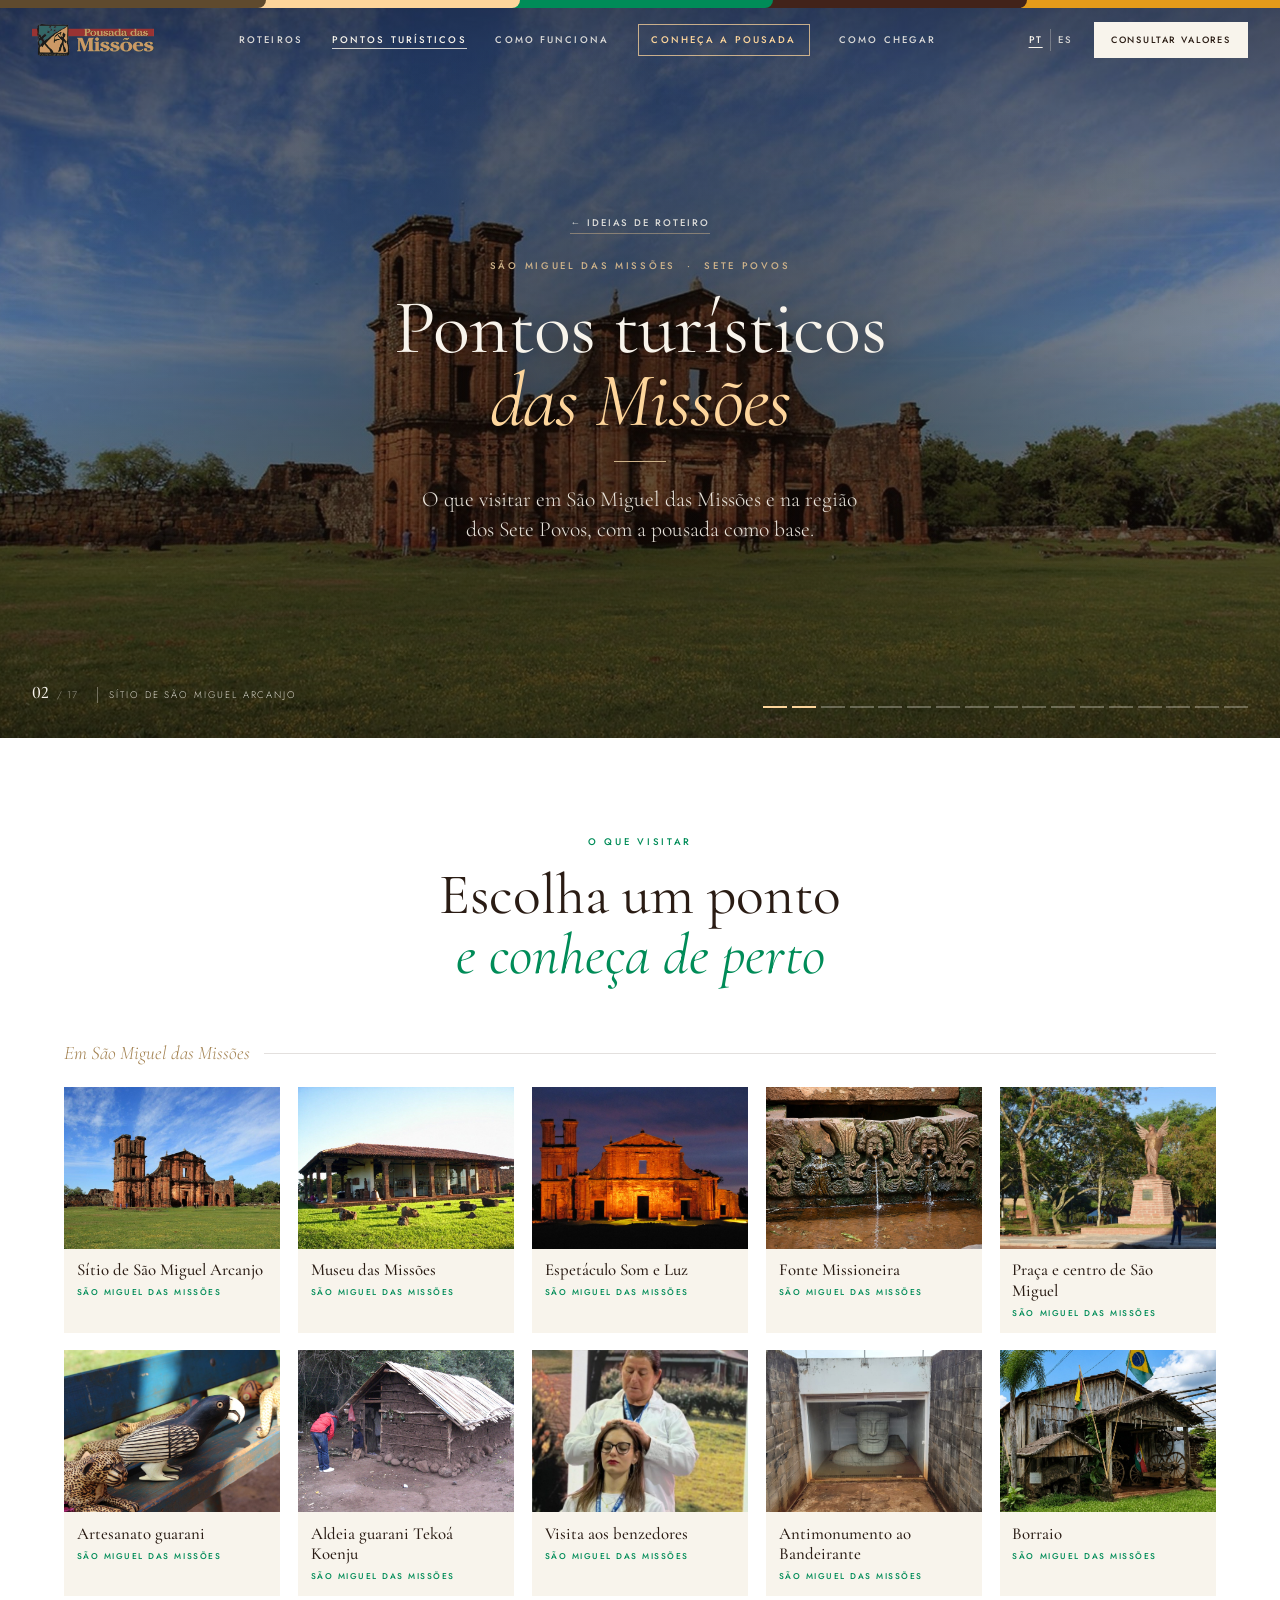
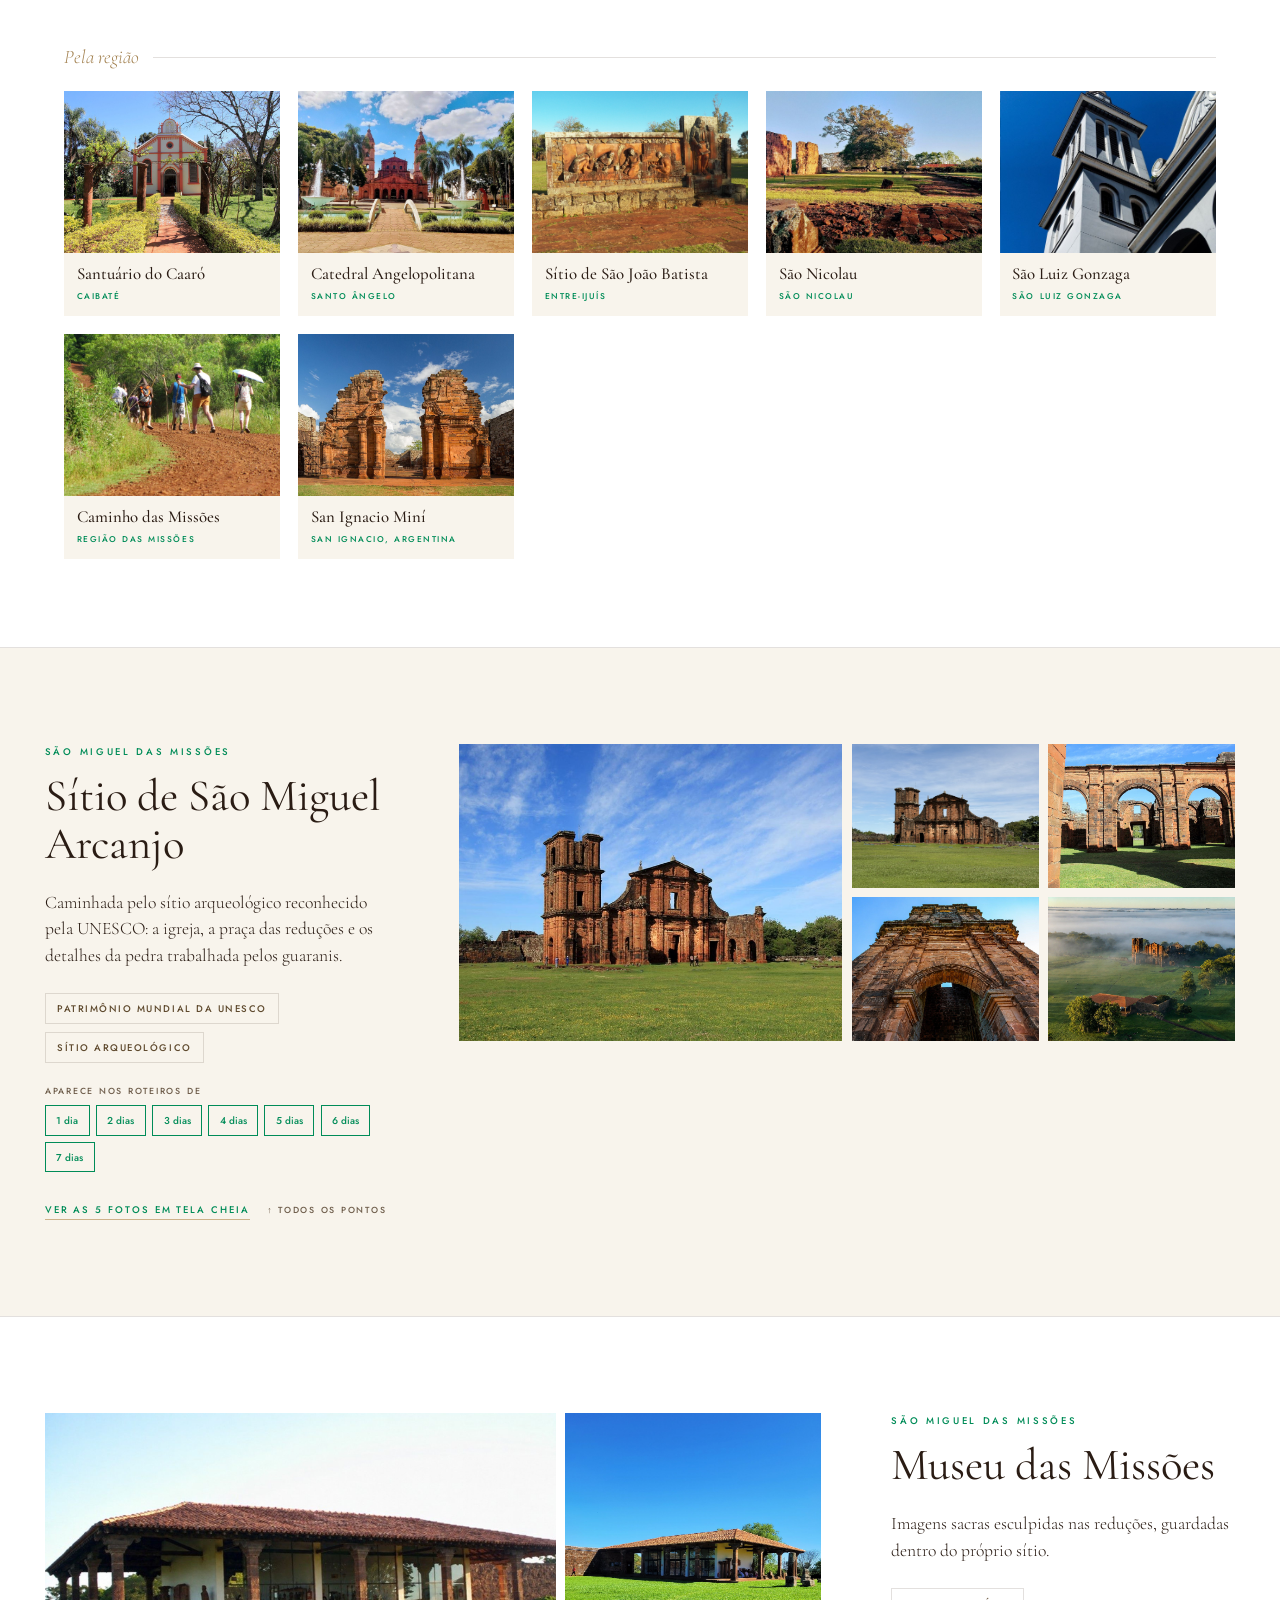
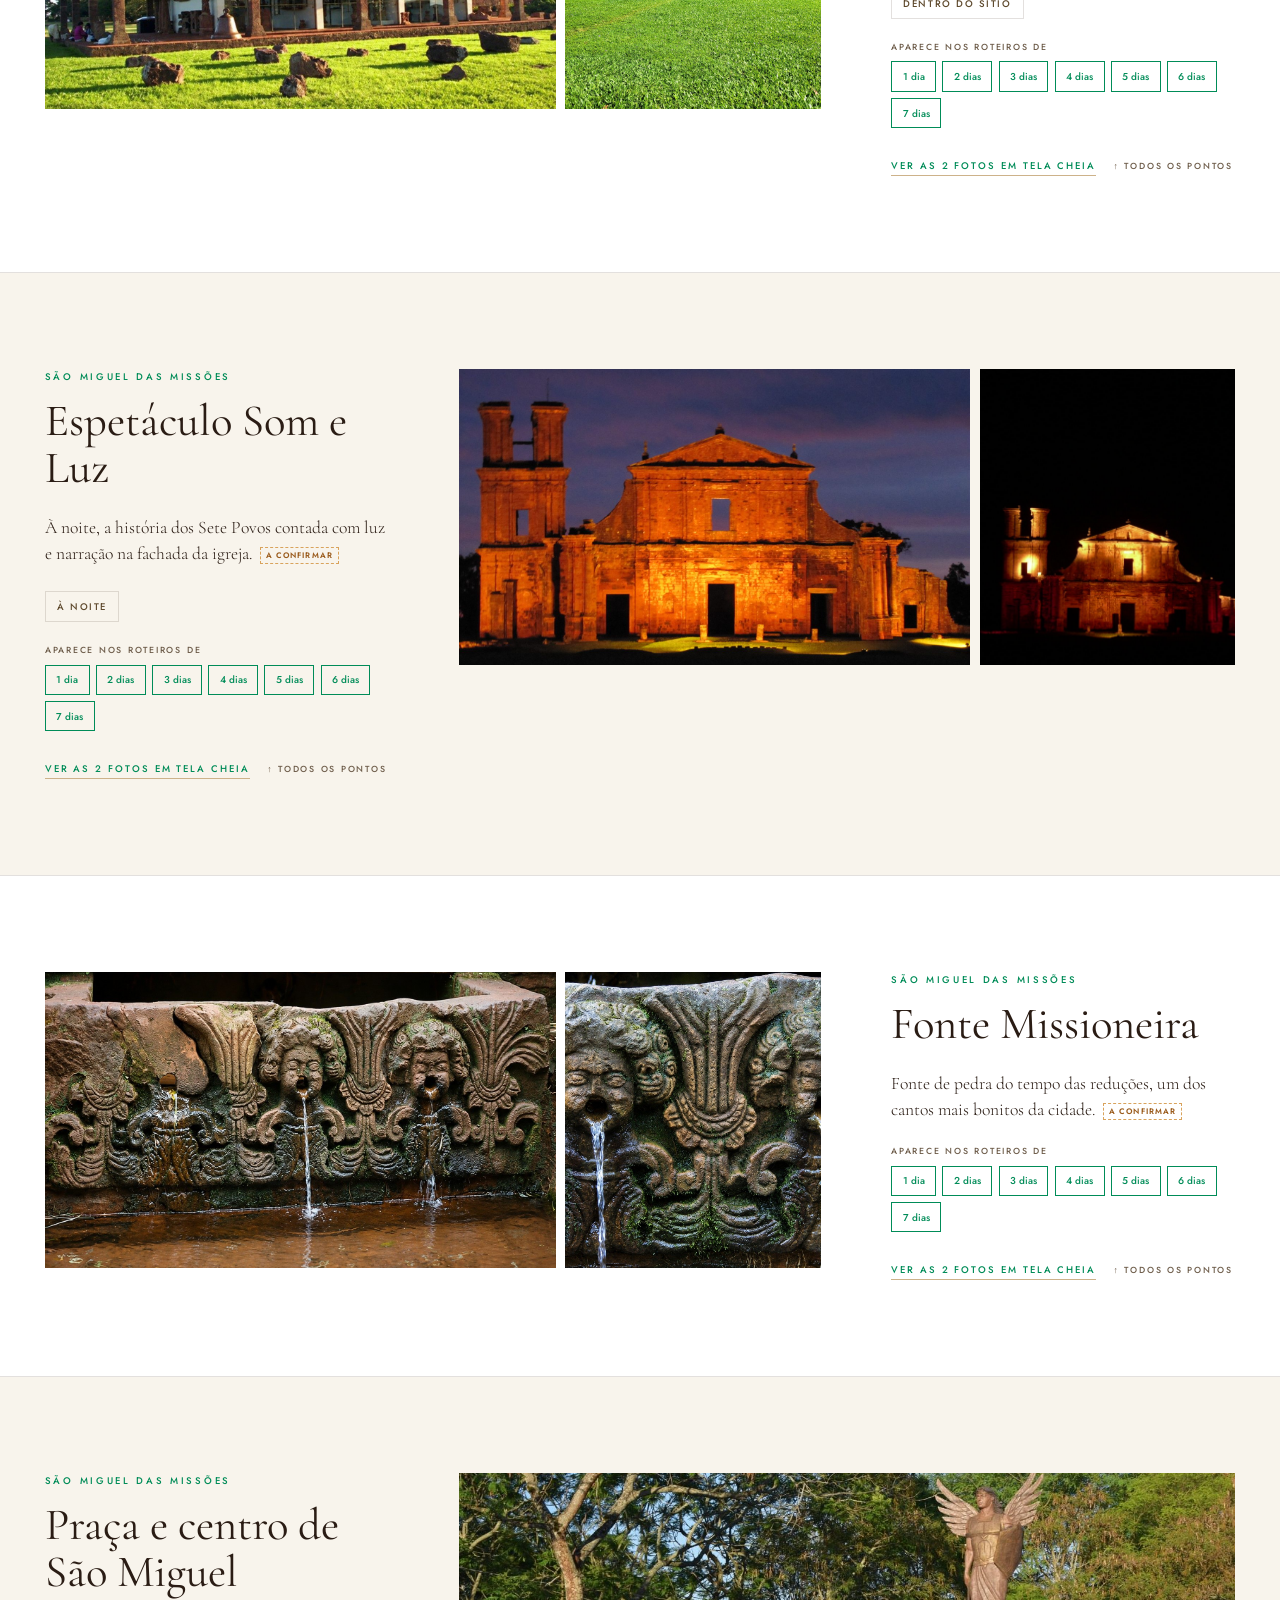
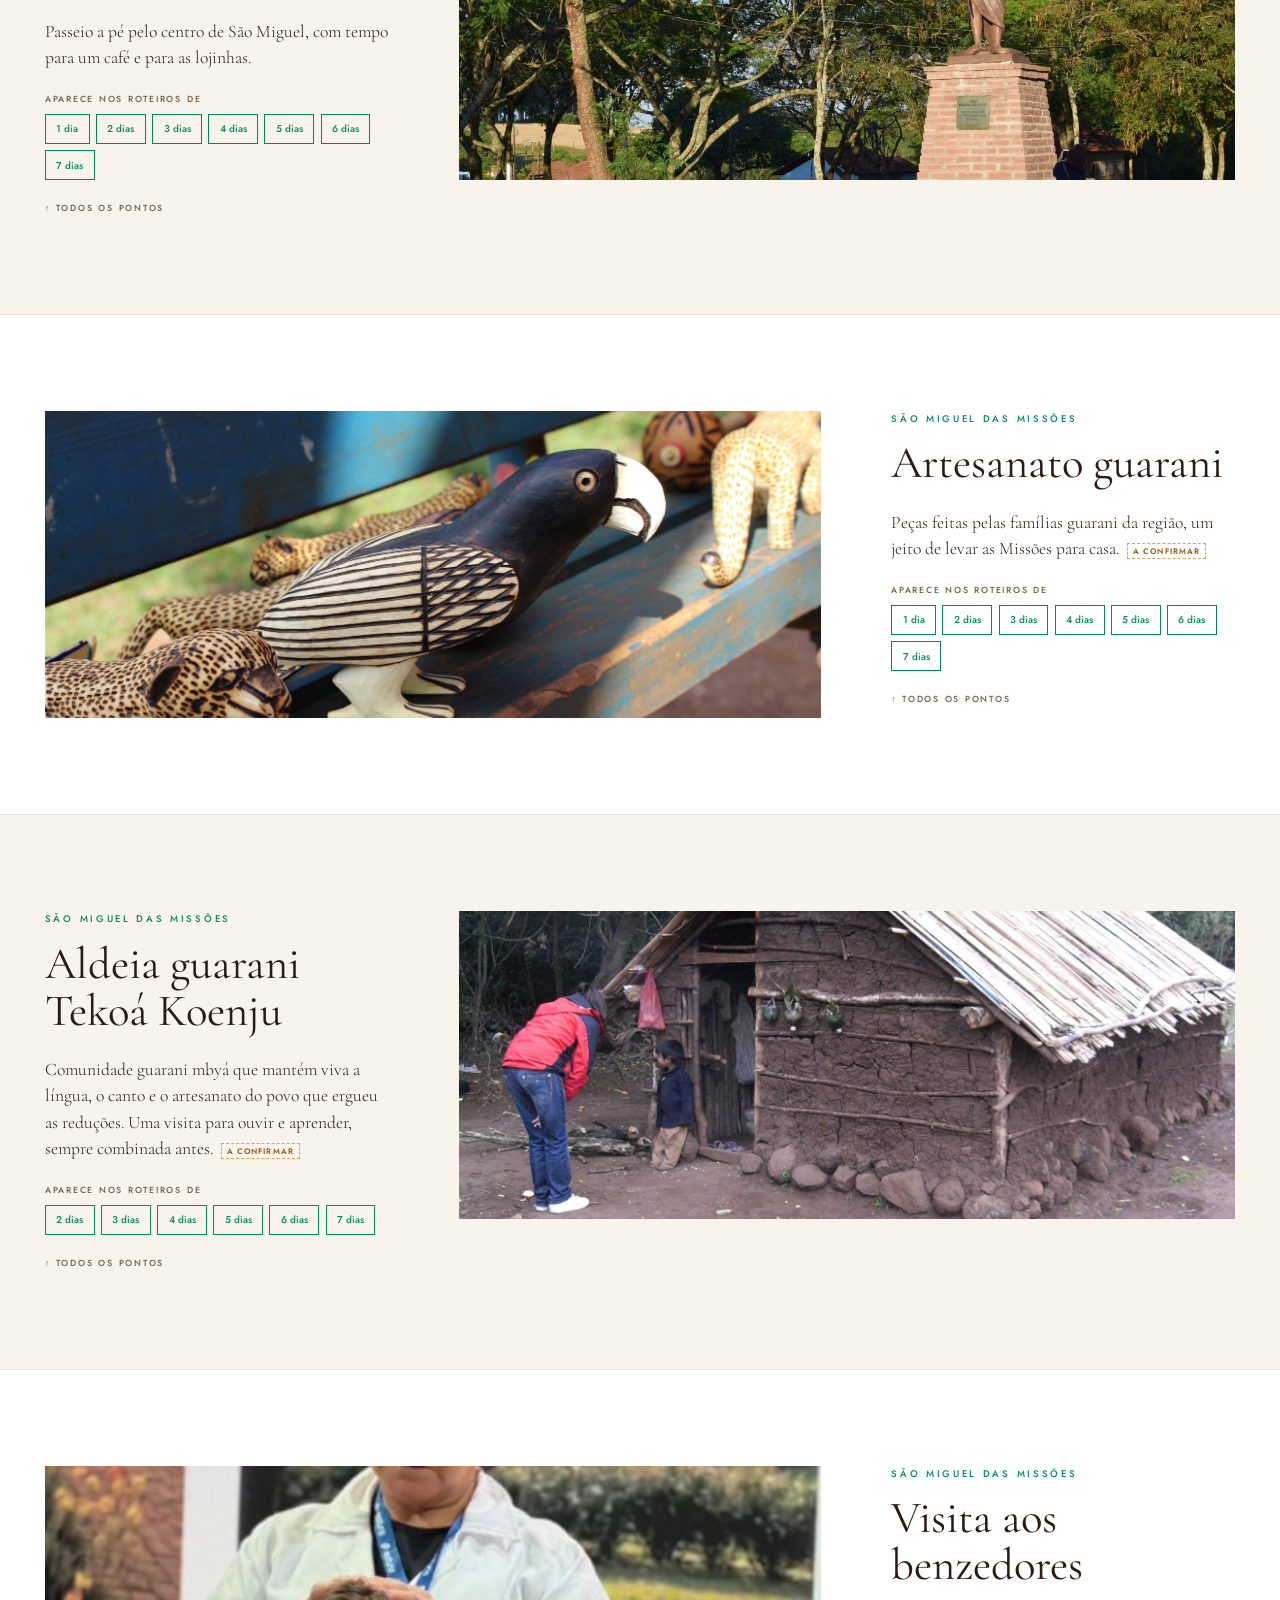
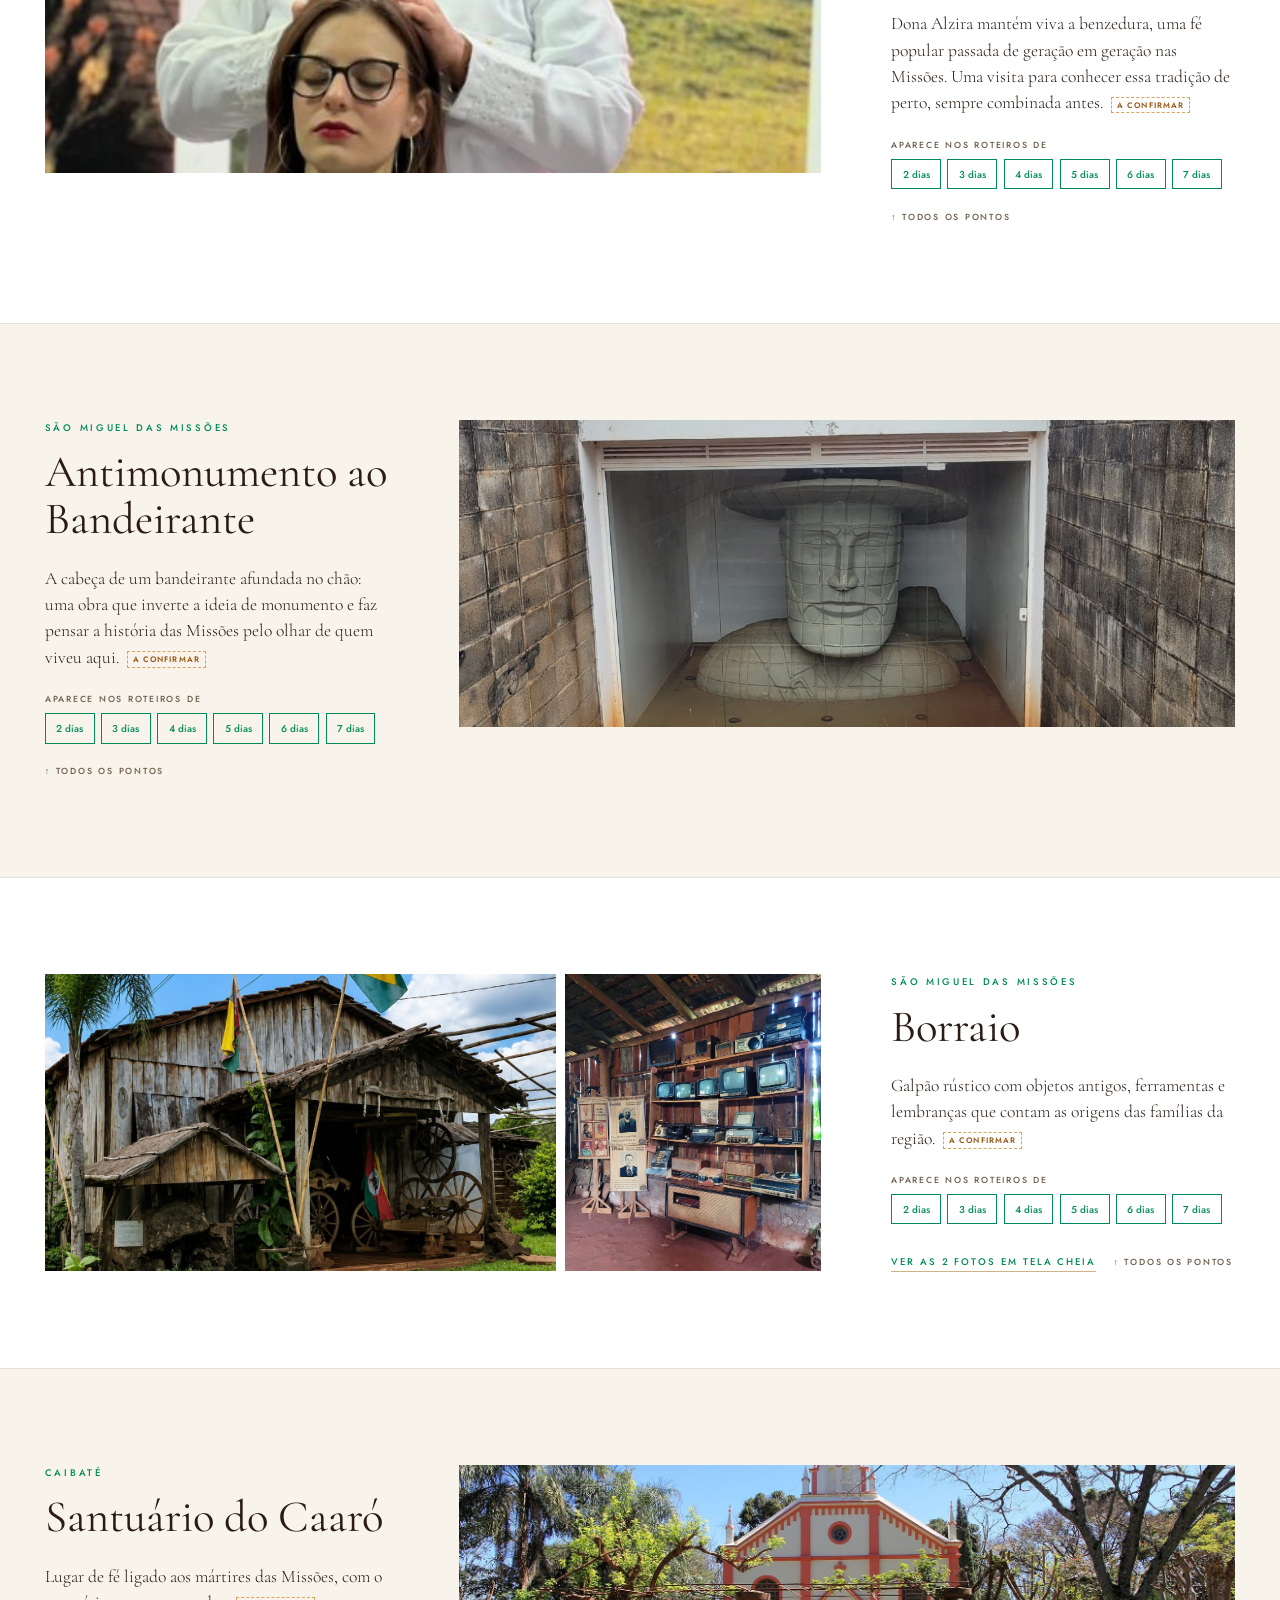
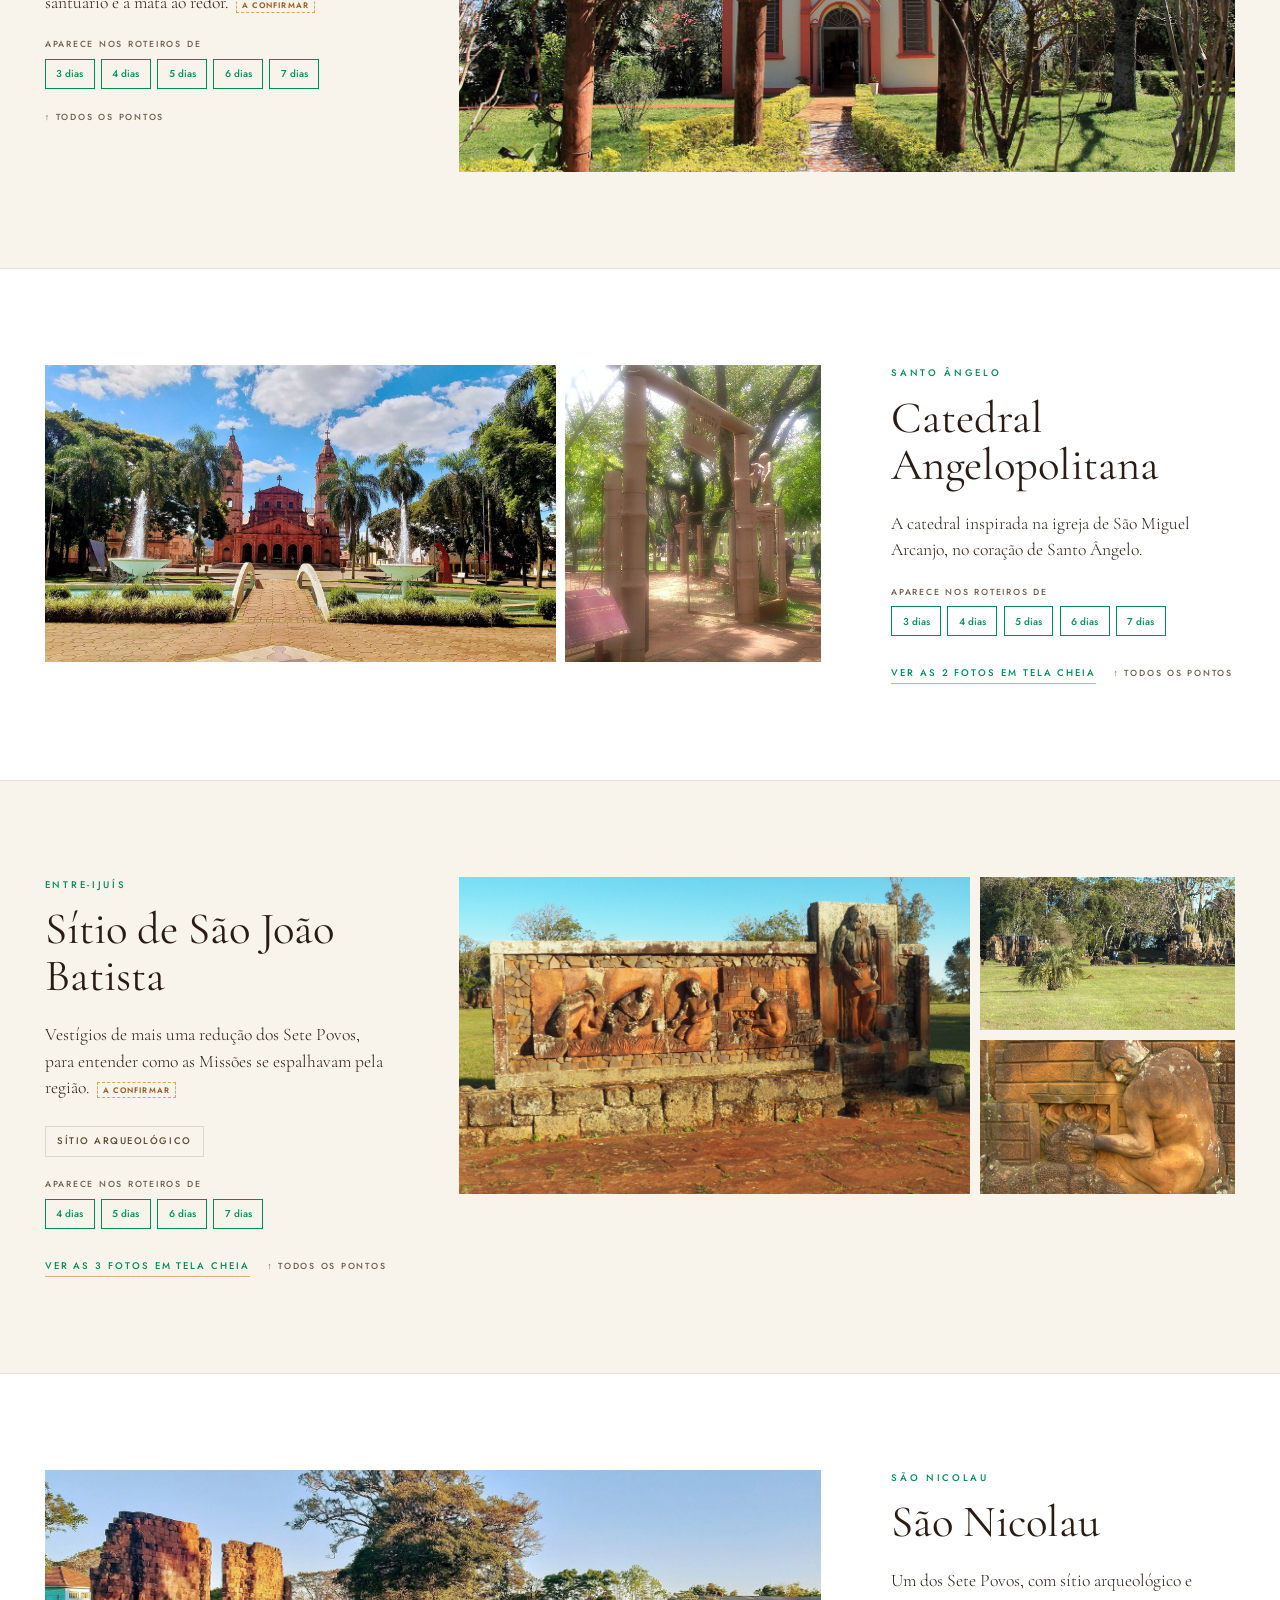
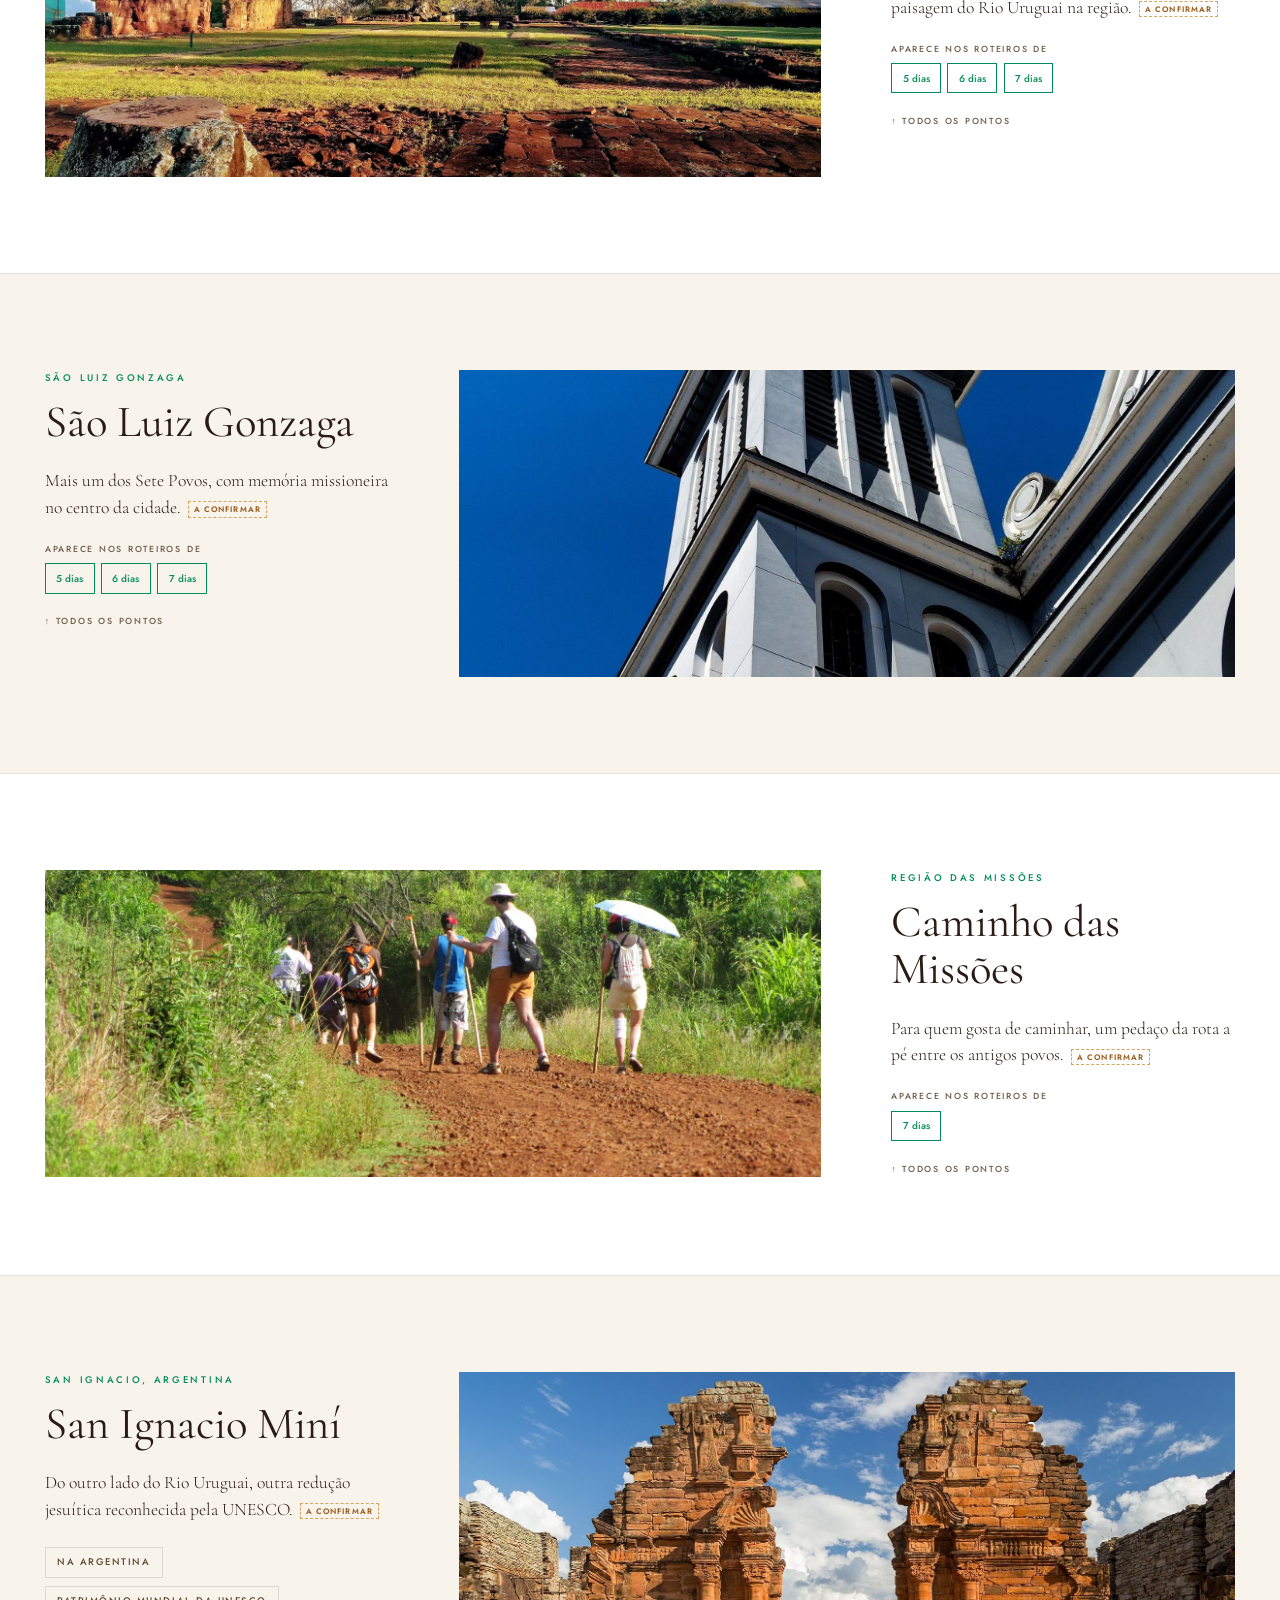
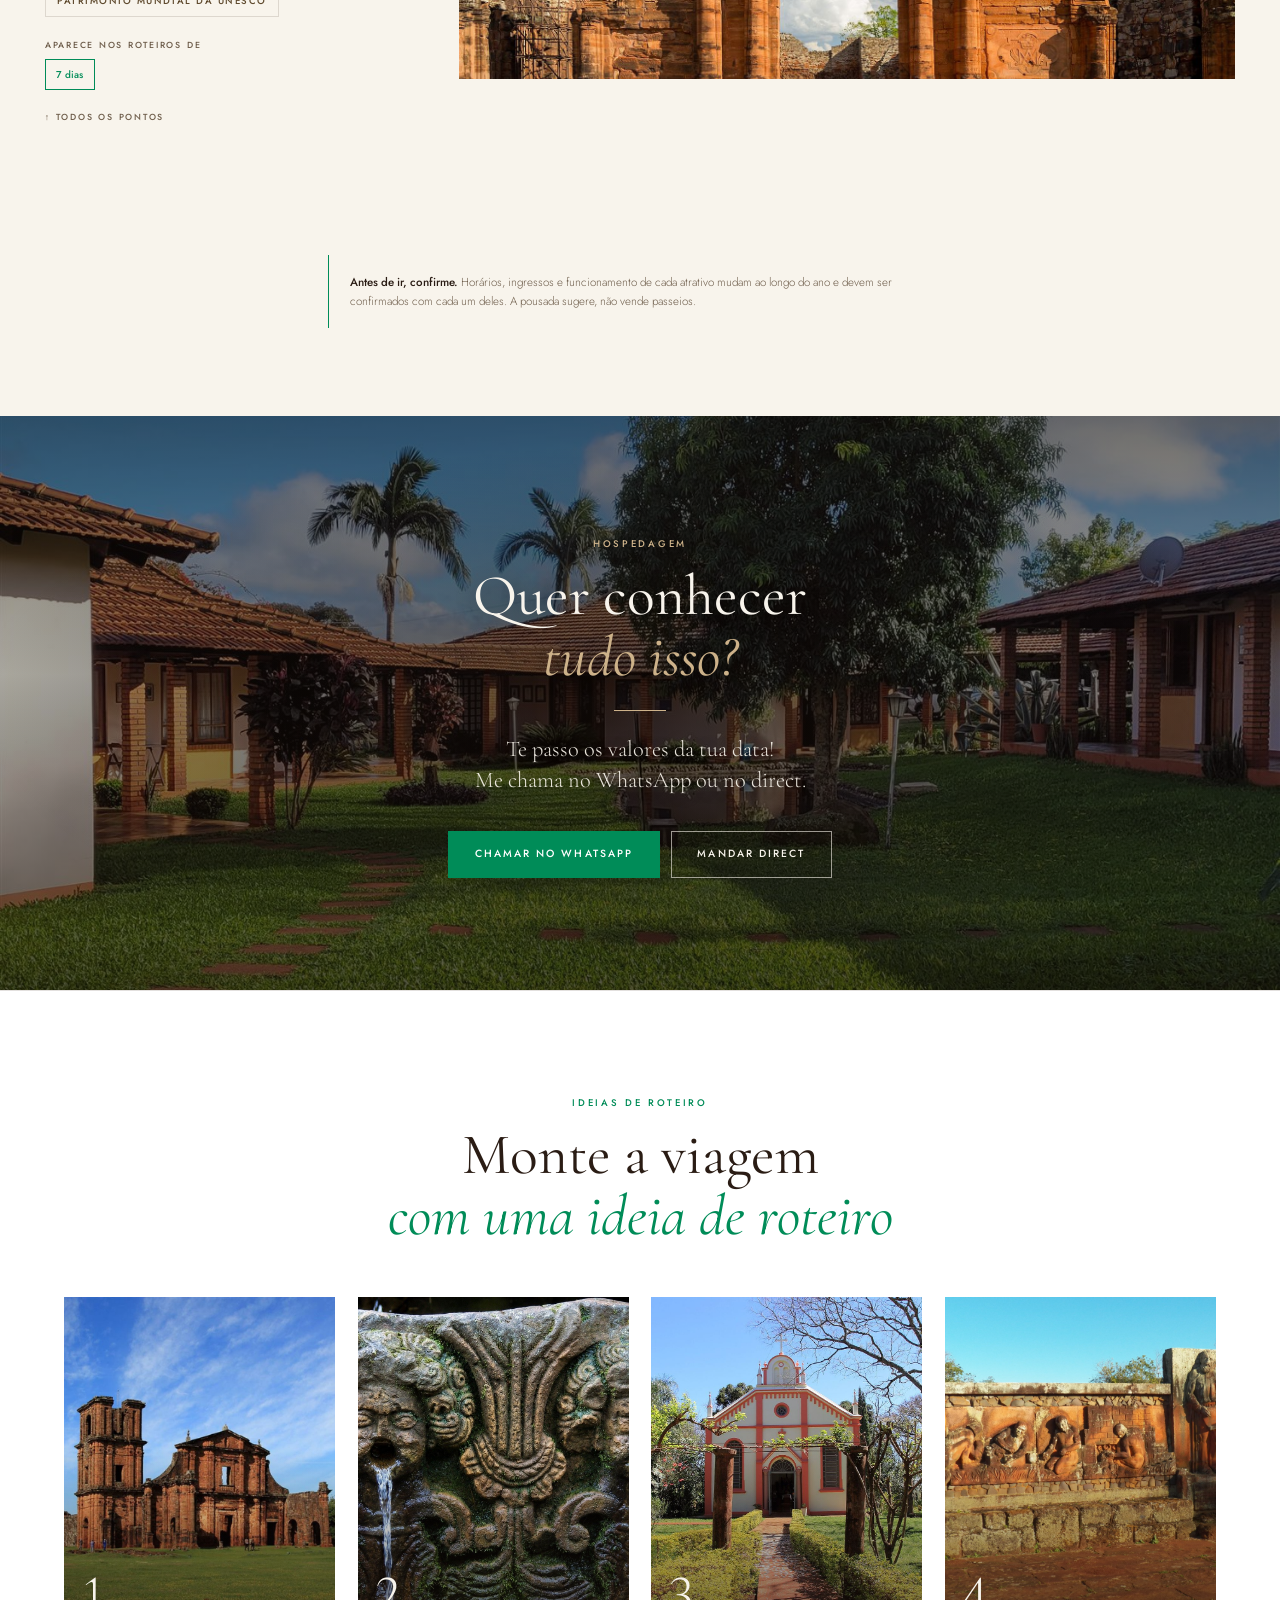
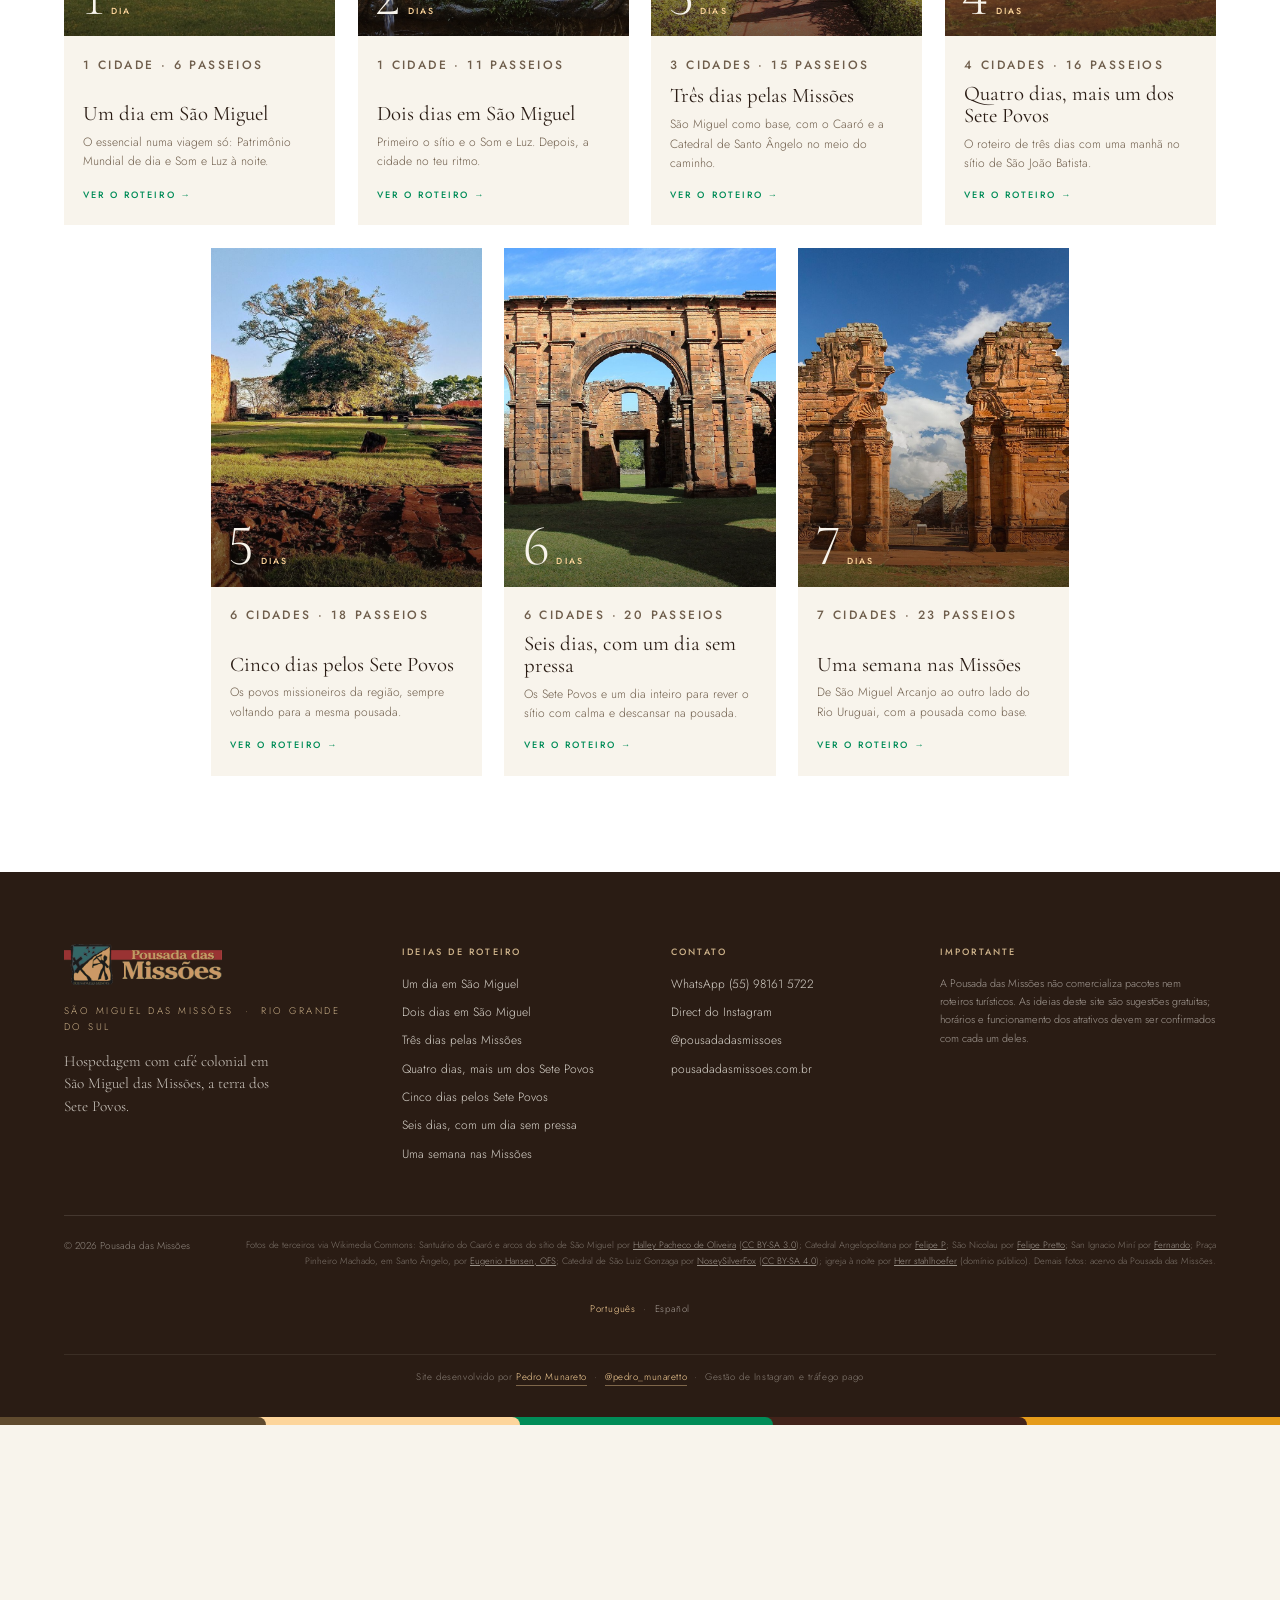
==== pontos.html @ 0c50c418 "Pagina de pontos turisticos (indice, galeria por ponto, links para os roteiros) e filtro de capa pel" ====
<!doctype html>
<html lang="pt-BR">
<head>
<meta charset="utf-8">
<meta name="viewport" content="width=device-width, initial-scale=1">
<title data-es="Atractivos turísticos | Pousada das Missões">Pontos turísticos | Pousada das Missões</title>
<meta name="description" content="Pontos turísticos de São Miguel das Missões e da região dos Sete Povos: Patrimônio Mundial, museu, Som e Luz, Fonte Missioneira, Caaró, São João Batista e mais." data-es-content="Atractivos turísticos de São Miguel das Missões y de la región de los Siete Pueblos: Patrimonio Mundial, museo, Luz y Sonido, Fuente Misionera, Caaró, São João Batista y más.">
<!-- RASCUNHO: tirar a linha abaixo quando os donos aprovarem os textos -->
<meta name="robots" content="noindex">
<meta property="og:title" content="Pontos turísticos das Missões | Pousada das Missões">
<meta property="og:description" content="O que visitar em São Miguel das Missões e na região dos Sete Povos.">
<meta property="og:image" content="https://pedronicolasmm-coder.github.io/pousada-roteiros/img/hero-igreja.jpg">
<meta property="og:url" content="https://pedronicolasmm-coder.github.io/pousada-roteiros/pontos.html">
<meta property="og:type" content="website">
<meta property="og:locale" content="pt_BR">
<meta property="og:locale:alternate" content="es_AR">
<meta name="theme-color" content="#2a1c14">
<link rel="icon" href="img/icone.png">
<link rel="apple-touch-icon" href="img/icone-180.png">
<link rel="alternate" hreflang="pt-BR" href="https://pedronicolasmm-coder.github.io/pousada-roteiros/pontos.html">
<link rel="alternate" hreflang="es" href="https://pedronicolasmm-coder.github.io/pousada-roteiros/pontos.html?lang=es">
<link rel="preconnect" href="https://fonts.googleapis.com">
<link rel="preconnect" href="https://fonts.gstatic.com" crossorigin>
<link href="https://fonts.googleapis.com/css2?family=Cormorant+Garamond:ital,wght@0,400;0,500;0,600;1,400;1,500&family=Jost:wght@300;400;500;600&display=swap" rel="stylesheet">
<script>/* idioma antes de desenhar a pagina: espanhol se o navegador pedir ou se a pessoa escolher ES */
(function(){var l='pt',e=0;try{var q=/[?&]lang=(pt|es)\b/.exec(location.search);if(q){l=q[1];e=1}else{try{localStorage.removeItem('lang')}catch(y){}var s=sessionStorage.getItem('lang');if(s==='pt'||s==='es'){l=s;e=1}else{var n=navigator.languages||[navigator.language||''];for(var i=0;i<n.length;i++){var c=String(n[i]).toLowerCase();if(c.indexOf('pt')===0)break;if(c.indexOf('es')===0){l='es';break}}}}}catch(x){}
window.IDIOMA=l;window.IDIOMA_ESCOLHIDO=e;if(l==='es'){var h=document.documentElement;h.lang='es';h.className+=' es';setTimeout(function(){h.className+=' pronto'},1500)}})();</script>
<link rel="stylesheet" href="estilo.css?v=20261112m">
</head>
<body class="pag-pousada pag-pontos">

<div class="faixa" aria-hidden="true"><i></i><i></i><i></i><i></i><i></i></div>

<header class="topo" id="topo">
  <a href="index.html" class="marca"><img src="img/logo.png" alt="Pousada das Missões"></a>
  <nav class="menu">
    <a href="index.html#roteiros" data-es="Itinerarios">Roteiros</a>
    <a href="pontos.html" class="atual" data-es="Qué visitar">Pontos turísticos</a>
    <a href="index.html#sobre" data-es="Cómo funciona">Como funciona</a>
    <a href="pousada.html" class="destaque" data-es="Conocé la posada">Conheça a pousada</a>
    <a href="index.html#chegar" data-es="Cómo llegar">Como chegar</a>
  </nav>
  <nav class="topo-mob" aria-label="Atalhos" data-es-aria-label="Accesos"><a href="index.html#roteiros" data-es="Itinerarios">Roteiros</a><a href="pousada.html" class="destaque" data-es="La posada">A pousada</a></nav>
  <button type="button" class="topo-menu-btn" id="menu-btn" aria-label="Abrir menu" data-es-aria-label="Abrir menú" aria-expanded="false"><span></span><span></span><span></span></button>
  <div class="topo-dir"><div class="idiomas" role="group" aria-label="Idioma"><a class="js-idioma" data-lang="pt" lang="pt-BR" hreflang="pt-BR" title="Português">PT</a><a class="js-idioma" data-lang="es" lang="es" hreflang="es" title="Español">ES</a></div><a class="btn btn-claro btn-peq js-wa" href="https://wa.me/5555981615722" target="_blank" rel="noopener" data-es="Consultar precios">Consultar valores</a></div>
</header>

<section class="hero rot-hero pousada-hero">
  <div class="hero-fotos" id="pousada-hero-fotos" aria-hidden="true"><figure class="foto hero-foto ativa" data-src="img/capa.jpg" data-legenda="O Patrimônio Mundial a céu aberto" data-es-data-legenda="El Patrimonio Mundial a cielo abierto" data-label=""></figure></div>
  <div class="hero-veu"></div>
  <div class="hero-txt">
    <a class="voltar" href="index.html" data-es="← Ideas de itinerario">← Ideias de roteiro</a>
    <p class="rotulo rotulo-claro" data-es="São Miguel das Missões &nbsp;·&nbsp; Siete Pueblos">São Miguel das Missões &nbsp;·&nbsp; Sete Povos</p>
    <h1 data-es="Atractivos<br><em>de las Misiones</em>">Pontos turísticos<br><em>das Missões</em></h1>
    <span class="fio"></span>
    <p class="hero-sub" data-es="Lo que hay para visitar en São Miguel das Missões y en la región de los Siete Pueblos, con la posada como base.">O que visitar em São Miguel das Missões e na região dos Sete Povos, com a pousada como base.</p>
  </div>
  <div class="hero-rodape" aria-hidden="true">
    <p class="hero-legenda"><b id="hero-n">01</b><span id="hero-tot"></span><em id="hero-leg"></em></p>
    <div class="hero-prog" id="hero-prog"><i></i></div>
  </div>
</section>

<section class="indice" id="indice">
  <div class="roteiros-cab">
    <p class="rotulo" data-es="Qué visitar">O que visitar</p>
    <h2 data-es="Elegí un lugar<br><em>y conocelo de cerca</em>">Escolha um ponto<br><em>e conheça de perto</em></h2>
  </div>
  <div id="indice-pontos"></div>
</section>

<main id="espacos" class="espacos"></main>

<div class="rot-fim">
  <p class="rot-nota" data-es="<b>Antes de ir, confirmá.</b> Los horarios, las entradas y el funcionamiento de cada atractivo cambian a lo largo del año y deben confirmarse con cada uno de ellos. La posada sugiere, no vende paseos."><b>Antes de ir, confirme.</b> Horários, ingressos e funcionamento de cada atrativo mudam ao longo do ano e devem ser confirmados com cada um deles. A pousada sugere, não vende passeios.</p>
</div>

<section class="cta" id="contato">
  <figure class="foto cta-foto" data-src="img/cta.jpg" data-label=""></figure>
  <div class="hero-veu"></div>
  <div class="cta-txt">
    <p class="rotulo rotulo-claro" data-es="Alojamiento">Hospedagem</p>
    <h2 data-es="¿Querés conocer<br><em>todo esto?</em>">Quer conhecer<br><em>tudo isso?</em></h2>
    <span class="fio"></span>
    <p class="cta-sub" data-es="¡Te paso los precios para tu fecha!<br>Escribime por WhatsApp o por mensaje directo.">Te passo os valores da tua data!<br>Me chama no WhatsApp ou no direct.</p>
    <div class="botoes">
      <a class="btn btn-verde" href="https://wa.me/5555981615722?text=Ol%C3%A1!%20Vi%20os%20pontos%20tur%C3%ADsticos%20e%20quero%20saber%20os%20valores%20da%20hospedagem%20para%20a%20minha%20data." data-es-href="https://wa.me/5555981615722?text=%C2%A1Hola%21%20Vi%20los%20atractivos%20tur%C3%ADsticos%20y%20quiero%20saber%20los%20precios%20del%20alojamiento%20para%20mi%20fecha." target="_blank" rel="noopener" data-es="Escribir por WhatsApp">Chamar no WhatsApp</a>
      <a class="btn btn-contorno" href="https://ig.me/m/pousadadasmissoes" target="_blank" rel="noopener" data-es="Enviar mensaje directo">Mandar direct</a>
    </div>
  </div>
</section>

<section class="roteiros outros-sec">
  <div class="roteiros-cab">
    <p class="rotulo" data-es="Ideas de itinerario">Ideias de roteiro</p>
    <h2 data-es="Armá tu viaje<br><em>con una idea de itinerario</em>">Monte a viagem<br><em>com uma ideia de roteiro</em></h2>
  </div>
  <div class="cards" id="outros"></div>
</section>

<footer class="rodape">
  <div class="rodape-grade">
    <div class="rodape-marca">
      <img src="img/logo.png" alt="Pousada das Missões">
      <p class="rodape-local">São Miguel das Missões &nbsp;·&nbsp; Rio Grande do Sul</p>
      <p class="rodape-frase" data-es="Alojamiento con desayuno colonial en São Miguel das Missões, la tierra de los Siete Pueblos.">Hospedagem com café colonial em São Miguel das Missões, a terra dos Sete Povos.</p>
    </div>
    <div>
      <p class="rodape-tit" data-es="Ideas de itinerario">Ideias de roteiro</p>
      <ul class="rodape-links" id="rodape-roteiros"></ul>
    </div>
    <div>
      <p class="rodape-tit" data-es="Contacto">Contato</p>
      <ul class="rodape-links">
        <li><a href="https://wa.me/5555981615722" target="_blank" rel="noopener">WhatsApp (55) 98161 5722</a></li>
        <li><a href="https://ig.me/m/pousadadasmissoes" target="_blank" rel="noopener" data-es="Mensaje directo de Instagram">Direct do Instagram</a></li>
        <li><a href="https://instagram.com/pousadadasmissoes" target="_blank" rel="noopener">@pousadadasmissoes</a></li>
        <li><a href="https://pousadadasmissoes.com.br" target="_blank" rel="noopener">pousadadasmissoes.com.br</a></li>
      </ul>
    </div>
    <div>
      <p class="rodape-tit">Importante</p>
      <p class="rodape-aviso" data-es="La Pousada das Missões no comercializa paquetes ni itinerarios turísticos. Las ideas de este sitio son sugerencias gratuitas; los horarios y el funcionamiento de los atractivos deben confirmarse con cada uno de ellos.">A Pousada das Missões não comercializa pacotes nem roteiros turísticos. As ideias deste site são sugestões gratuitas; horários e funcionamento dos atrativos devem ser confirmados com cada um deles.</p>
    </div>
  </div>
  <div class="rodape-base">
    <p>© <span id="ano">2026</span> Pousada das Missões</p>
    <p class="creditos"><span data-es="Fotos de terceros vía Wikimedia Commons:">Fotos de terceiros via Wikimedia Commons:</span>
      <span data-es="Santuario de Caaró y arcos del sitio de São Miguel por">Santuário do Caaró e arcos do sítio de São Miguel por</span> <a href="https://commons.wikimedia.org/wiki/File:Santu%C3%A1rio_de_Caar%C3%B3_01.jpg" target="_blank" rel="noopener">Halley Pacheco de Oliveira</a> (<a href="https://creativecommons.org/licenses/by-sa/3.0/deed.pt-br" target="_blank" rel="noopener">CC BY-SA 3.0</a>);
      Catedral Angelopolitana por <a href="https://commons.wikimedia.org/wiki/File:Catedral_angelopolitana_santo_angelo.jpg" target="_blank" rel="noopener">Felipe P</a>;
      São Nicolau por <a href="https://commons.wikimedia.org/wiki/File:Ruinas_sao_nicolau3.jpg" target="_blank" rel="noopener">Felipe Pretto</a>;
      San Ignacio Miní por <a href="https://commons.wikimedia.org/wiki/File:Ruins_of_San_Ignacio_Min%C3%AD_-_Church.jpg" target="_blank" rel="noopener">Fernando</a>;
      <span data-es="Plaza Pinheiro Machado, en Santo Ângelo, por">Praça Pinheiro Machado, em Santo Ângelo, por</span> <a href="https://commons.wikimedia.org/wiki/File:Pra%C3%A7a_Pinheiro_Machado,_Santo_%C3%82ngelo_54.jpg" target="_blank" rel="noopener">Eugenio Hansen, OFS</a>;
      Catedral de São Luiz Gonzaga por <a href="https://commons.wikimedia.org/wiki/File:Cathedral_Basilica_S%C3%A3o_Luiz_Gonzaga,_%D1%81ampan%C3%A1rio.jpg" target="_blank" rel="noopener">NoseySilverFox</a>
      (<a href="https://creativecommons.org/licenses/by-sa/4.0/deed.pt-br" target="_blank" rel="noopener">CC BY-SA 4.0</a>);
      <span data-es="iglesia de noche por">igreja à noite por</span> <a href="https://commons.wikimedia.org/wiki/File:Igreja_jesu%C3%ADtica_a_noite_em_S%C3%A3o_Miguel_das_Miss%C3%B5es,_RS.jpg" target="_blank" rel="noopener">Herr stahlhoefer</a> <span data-es="(dominio público). Las demás fotos: archivo de la Pousada das Missões.">(domínio público). Demais fotos: acervo da Pousada das Missões.</span></p>
    <p class="rodape-idiomas"><a class="js-idioma" data-lang="pt" lang="pt-BR" hreflang="pt-BR">Português</a> &nbsp;·&nbsp; <a class="js-idioma" data-lang="es" lang="es" hreflang="es">Español</a></p>
    <p class="assinatura"><span data-es="Sitio desarrollado por">Site desenvolvido por</span> <a href="https://wa.me/5555991011436?text=Ol%C3%A1%20Pedro!%20Vi%20o%20site%20da%20Pousada%20das%20Miss%C3%B5es." target="_blank" rel="noopener">Pedro Munareto</a> &nbsp;·&nbsp; <a href="https://www.instagram.com/pedro_munaretto/" target="_blank" rel="noopener">@pedro_munaretto</a> &nbsp;·&nbsp; <span data-es="Gestión de Instagram y tráfico pago">Gestão de Instagram e tráfego pago</span></p>
  </div>
</footer>
<div class="faixa faixa-base" aria-hidden="true"><i></i><i></i><i></i><i></i><i></i></div>

<script src="roteiros.js?v=20261112m"></script>
<script src="pontos.js?v=20261112m"></script>
<script src="es.js?v=20261112m"></script>
<script src="app.js?v=20261112m"></script>
</body>
</html>
---- estilo.css ----
:root {
  --tinta: #2a1c14;
  --escuro: #3a2418;
  --marrom: #5f4a2e;
  --bronze: #a2804f;
  --bronze-claro: #cdb28a;
  --verde: #008c58;
  --verde-escuro: #0d3a2a;
  --creme: #fdd59b;
  --marfim: #f8f4ec;
  --areia: #efe7da;
  --suave: #6f5e4c;
  --linha: rgba(58, 36, 24, .14);
  --serif: "Cormorant Garamond", Garamond, "Times New Roman", serif;
  --sans: "Jost", "Helvetica Neue", Arial, sans-serif;
  --largura: 1160px;
}
* { margin: 0; padding: 0; box-sizing: border-box; }
html { scroll-behavior: smooth; scroll-padding-top: 80px; }
body { background: var(--marfim); color: var(--tinta); font-family: var(--sans); font-weight: 300; font-size: 17px; line-height: 1.7; -webkit-font-smoothing: antialiased; }
img { max-width: 100%; display: block; }
a { color: inherit; }
strong { font-weight: 500; }
h1, h2, h3, h4 { font-family: var(--serif); font-weight: 400; line-height: 1.05; }
.rot-num, .seletor button b, .pilar-n { font-variant-numeric: lining-nums; font-feature-settings: "lnum" 1; }
h1 em, h2 em { font-style: italic; color: var(--verde); }

/* faixa fina com as cores da marca */
.faixa { display: flex; height: 4px; position: relative; z-index: 40; }
.faixa i { flex: 1; }
.faixa i:nth-child(1) { background: #5f4a2e; }
.faixa i:nth-child(2) { background: #fdd59b; }
.faixa i:nth-child(3) { background: #008c58; }
.faixa i:nth-child(4) { background: #42231a; }
.faixa i:nth-child(5) { background: #e59b1a; }

/* rotulos e fios */
.rotulo { font-family: var(--sans); font-size: 12px; font-weight: 500; letter-spacing: .28em; text-transform: uppercase; color: var(--verde); }
.rotulo-claro { color: var(--bronze-claro); }
.so-mob { display: none; }
@media (max-width: 760px) { .so-mob { display: inline; } }
.fio { display: block; width: 64px; height: 1px; background: var(--bronze-claro); margin: 28px auto; }

/* botoes */
.btn { display: inline-flex; align-items: center; justify-content: center; gap: 12px; text-decoration: none; font-family: var(--sans); font-size: 13px; font-weight: 500; letter-spacing: .2em; text-transform: uppercase; padding: 17px 32px; border: 1px solid transparent; cursor: pointer; transition: background .25s ease, color .25s ease, border-color .25s ease; }
.btn-claro { background: var(--marfim); color: var(--tinta); }
.btn-claro:hover { background: var(--bronze-claro); }
.btn-contorno { border-color: rgba(248, 244, 236, .6); color: var(--marfim); }
.btn-contorno:hover { background: rgba(248, 244, 236, .12); border-color: var(--marfim); }
.btn-escuro { background: var(--tinta); color: var(--marfim); }
.btn-escuro:hover { background: var(--marrom); }
.btn-peq { padding: 11px 20px; font-size: 11.5px; }

/* topo */
.topo { position: fixed; top: 4px; left: 0; right: 0; z-index: 30; display: flex; align-items: center; justify-content: space-between; gap: 24px; padding: 18px 40px; transition: background .3s ease, padding .3s ease, box-shadow .3s ease; }
.topo .marca img { height: 40px; width: auto; transition: height .3s ease; }
.menu { display: flex; gap: 36px; }
.menu a { text-decoration: none; font-size: 12px; font-weight: 500; letter-spacing: .22em; text-transform: uppercase; color: var(--marfim); opacity: .85; }
.menu a:hover { opacity: 1; }
.topo.solido { background: rgba(248, 244, 236, .97); backdrop-filter: blur(10px); padding: 12px 40px; box-shadow: 0 1px 0 var(--linha); }
.topo.solido .menu a { color: var(--tinta); }
.topo.solido .btn-claro { background: var(--tinta); color: var(--marfim); }
.topo.solido .btn-claro:hover { background: var(--marrom); }
.topo.solido .marca img { height: 34px; }

/* fotos com espaco reservado */
.foto { position: relative; margin: 0; background-color: var(--areia); background-size: cover; background-position: center; }
.foto::before { content: ""; position: absolute; inset: 14px; border: 1px solid rgba(162, 128, 79, .35); pointer-events: none; }
.foto.ok::before { display: none; }
.foto-label { position: absolute; left: 50%; top: 50%; transform: translate(-50%, -50%); width: max-content; max-width: 80%; text-align: center; font-family: var(--serif); font-style: italic; font-size: 17px; color: var(--suave); }
.foto.ok .foto-label { display: none; }

/* hero */
.hero { position: relative; min-height: clamp(640px, 100vh, 960px); min-height: clamp(640px, 100svh, 960px); display: flex; align-items: center; justify-content: center; text-align: center; overflow: hidden; background: var(--tinta); }
.hero-foto { position: absolute; inset: 0; background-color: #3b2a1f; background-image: radial-gradient(ellipse at 50% 35%, rgba(205, 178, 138, .18), transparent 65%); }
.hero-foto::before { border-color: rgba(205, 178, 138, .25); inset: 24px; }
.hero-foto .foto-label { top: auto; bottom: 104px; transform: translateX(-50%); color: rgba(248, 244, 236, .55); font-size: 15px; }
.hero-veu { position: absolute; inset: 0; background: linear-gradient(180deg, rgba(20, 12, 8, .55) 0%, rgba(20, 12, 8, .25) 40%, rgba(20, 12, 8, .6) 100%); }
.hero-txt { position: relative; z-index: 2; padding: 140px 20px 120px; max-width: 860px; }
.hero h1 { margin-top: 30px; color: var(--marfim); font-size: clamp(58px, 10vw, 128px); letter-spacing: -.01em; line-height: .95; }
.hero h1 em { color: var(--creme); }
.hero-sub { font-family: var(--serif); font-size: clamp(21px, 2.6vw, 27px); line-height: 1.4; color: rgba(248, 244, 236, .92); max-width: 560px; margin: 0 auto; }
.selo { margin: 26px 0 40px; font-size: 12px; font-weight: 500; letter-spacing: .24em; text-transform: uppercase; color: var(--bronze-claro); }
.rolar { position: absolute; bottom: 30px; left: 50%; transform: translateX(-50%); z-index: 2; width: 1px; height: 56px; background: rgba(248, 244, 236, .25); overflow: hidden; }
.rolar span { position: absolute; left: 0; top: -40%; width: 1px; height: 40%; background: var(--marfim); animation: desce 2.2s ease-in-out infinite; }
@keyframes desce { to { top: 100%; } }

/* secoes */
section h2 { font-size: clamp(42px, 6vw, 72px); color: var(--tinta); margin-top: 18px; }
.sobre, .pousada { max-width: var(--largura); margin: 0 auto; padding: 130px 40px; }
.sobre-cab, .roteiros-cab, .pousada-cab { text-align: center; }
.aviso { max-width: 760px; margin: 64px auto 0; padding: 36px 44px; border: 1px solid var(--verde); background: #fff; text-align: center; position: relative; }
.aviso::before { content: ""; position: absolute; inset: 6px; border: 1px solid rgba(205, 178, 138, .45); pointer-events: none; }
.aviso-titulo { font-size: 12px; font-weight: 500; letter-spacing: .28em; text-transform: uppercase; color: var(--verde); margin-bottom: 12px; }
.aviso p:last-child { font-family: var(--serif); font-size: 22px; line-height: 1.5; color: var(--tinta); }
.aviso strong { font-weight: 600; }
.pilares { display: grid; grid-template-columns: repeat(3, 1fr); margin-top: 84px; border-top: 1px solid var(--linha); }
.pilar { padding: 44px 36px 0; text-align: center; }
.pilar + .pilar { border-left: 1px solid var(--linha); }
.pilar-n { font-family: var(--serif); font-style: italic; font-size: 22px; color: var(--verde); }
.pilar h3 { font-size: 30px; margin: 10px 0 14px; color: var(--tinta); }
.pilar p { color: var(--suave); font-size: 16px; }

/* roteiros */
.roteiros { background: #fff; padding: 130px 0 120px; border-top: 1px solid var(--linha); border-bottom: 1px solid var(--linha); }
.seletor-wrap { position: sticky; top: 62px; z-index: 20; background: rgba(255, 255, 255, .97); backdrop-filter: blur(10px); margin-top: 56px; border-top: 1px solid var(--linha); border-bottom: 1px solid var(--linha); }
.seletor { max-width: var(--largura); margin: 0 auto; display: flex; justify-content: center; }
.seletor button { flex: 1 1 0; max-width: 150px; min-width: 0; background: none; border: 0; cursor: pointer; padding: 18px 6px 16px; display: flex; align-items: baseline; justify-content: center; gap: 7px; color: var(--suave); font-family: var(--sans); position: relative; transition: color .2s ease; }
.seletor button b { font-family: var(--serif); font-weight: 500; font-size: 30px; line-height: 1; }
.seletor button small { font-size: 11px; font-weight: 500; letter-spacing: .2em; text-transform: uppercase; }
.seletor button::after { content: ""; position: absolute; left: 22%; right: 22%; bottom: -1px; height: 2px; background: var(--verde); transform: scaleX(0); transition: transform .25s ease; }
.seletor button:hover { color: var(--tinta); }
.seletor button.ativo { color: var(--tinta); }
.seletor button.ativo::after { transform: scaleX(1); }

.painel { max-width: var(--largura); margin: 0 auto; padding: 80px 40px 0; display: grid; grid-template-columns: 5fr 7fr; gap: 72px; align-items: start; animation: entra .5s ease; }
@keyframes entra { from { opacity: 0; transform: translateY(10px); } }
.rot-info { position: sticky; top: 160px; }
.rot-num { font-family: var(--serif); font-size: 120px; line-height: .8; color: var(--verde); font-weight: 400; }
.rot-num small { font-family: var(--sans); font-size: 12px; letter-spacing: .28em; text-transform: uppercase; color: var(--verde); margin-left: 10px; vertical-align: middle; }
.rot-info h3 { font-size: clamp(36px, 4vw, 48px); margin: 22px 0 18px; color: var(--tinta); }
.rot-resumo { font-family: var(--serif); font-size: 22px; line-height: 1.45; color: var(--tinta); }
.rot-ideal { margin-top: 26px; padding-top: 20px; border-top: 1px solid var(--linha); color: var(--suave); font-size: 16px; }
.rot-ideal span { display: block; font-size: 11.5px; font-weight: 500; letter-spacing: .24em; text-transform: uppercase; color: var(--verde); margin-bottom: 4px; }
.rot-info .btn { margin-top: 34px; }
.rot-foto-b { margin-top: 40px; aspect-ratio: 4 / 5; }
.rot-foto-a { aspect-ratio: 16 / 10; margin-bottom: 56px; }

.dia { padding: 0 0 44px; margin-bottom: 44px; border-bottom: 1px solid var(--linha); }
.dia:last-child { border-bottom: 0; margin-bottom: 0; }
.dia header { margin-bottom: 26px; }
.dia-ord { font-size: 12px; font-weight: 500; letter-spacing: .28em; text-transform: uppercase; color: var(--verde); }
.dia h4 { font-size: 36px; color: var(--tinta); margin-top: 6px; }
.periodo { display: grid; grid-template-columns: 110px 1fr; gap: 24px; padding: 18px 0; border-top: 1px solid var(--linha); }
.periodo-nome { font-family: var(--serif); font-style: italic; font-size: 21px; color: var(--bronze); line-height: 1.3; }
.periodo ul { list-style: none; }
.periodo li + li { margin-top: 16px; }
.periodo h5 { font-family: var(--sans); font-size: 16.5px; font-weight: 500; line-height: 1.4; color: var(--tinta); }
.periodo p { font-size: 15.5px; color: var(--suave); line-height: 1.6; margin-top: 2px; }
.rot-nota { margin-top: 40px; padding: 22px 26px; background: var(--marfim); border-left: 2px solid var(--verde); font-size: 14.5px; color: var(--suave); line-height: 1.6; }
.rot-nota b { font-weight: 500; color: var(--tinta); }

/* etiqueta de rascunho */
.conf { display: inline-block; vertical-align: middle; margin-left: 10px; font-family: var(--sans); font-style: normal; font-size: 10px; font-weight: 600; letter-spacing: .14em; text-transform: uppercase; color: #9a5b1c; border: 1px dashed #d9a35c; padding: 0 6px; line-height: 1.8; cursor: help; position: relative; }
.conf:hover::after { content: attr(data-c); position: absolute; left: 0; top: 130%; z-index: 5; width: 240px; text-transform: none; letter-spacing: 0; font-weight: 400; font-size: 13px; line-height: 1.45; color: var(--tinta); background: #fff; border: 1px solid #d9a35c; padding: 8px 10px; box-shadow: 0 10px 24px rgba(0, 0, 0, .12); }
body.final .conf { display: none; }

/* na pousada */
.grade { display: grid; grid-template-columns: repeat(3, 1fr); margin-top: 72px; border-top: 1px solid var(--linha); border-left: 1px solid var(--linha); }
.cartao { padding: 40px 36px; border-right: 1px solid var(--linha); border-bottom: 1px solid var(--linha); background: transparent; transition: background .25s ease; }
.cartao:hover { background: #fff; }
.cartao h3 { font-size: 28px; color: var(--tinta); margin-bottom: 12px; }
.cartao p { color: var(--suave); font-size: 16px; }

/* cta */
.cta { position: relative; overflow: hidden; background: var(--tinta); text-align: center; }
.cta-foto { position: absolute; inset: 0; background-color: #3b2a1f; }
.cta-foto::before { border-color: rgba(205, 178, 138, .25); inset: 24px; }
.cta-foto .foto-label { top: 52px; transform: translateX(-50%); color: rgba(248, 244, 236, .55); font-size: 15px; }
.cta-txt { position: relative; z-index: 2; padding: 150px 20px 140px; max-width: 760px; margin: 0 auto; }
.cta h2 { color: var(--marfim); }
.cta h2 em { color: var(--bronze-claro); }
.cta-sub { font-family: var(--serif); font-size: clamp(22px, 2.6vw, 28px); line-height: 1.4; color: rgba(248, 244, 236, .92); }
.botoes { display: flex; gap: 14px; flex-wrap: wrap; justify-content: center; margin-top: 44px; }

/* rodape */
.rodape { background: var(--tinta); color: rgba(248, 244, 236, .7); text-align: center; padding: 80px 24px 56px; font-size: 14px; }
.rodape img { height: 52px; width: auto; margin: 0 auto 22px; }
.rodape-local { font-size: 12px; letter-spacing: .26em; text-transform: uppercase; color: var(--bronze-claro); }
.contatos { margin: 28px 0 0; display: flex; gap: 32px; justify-content: center; flex-wrap: wrap; }
.contatos a { text-decoration: none; color: var(--marfim); font-size: 15px; border-bottom: 1px solid rgba(205, 178, 138, .4); padding-bottom: 2px; }
.contatos a:hover { border-color: var(--bronze-claro); }
.nota { max-width: 620px; margin: 44px auto 0; padding-top: 28px; border-top: 1px solid rgba(248, 244, 236, .12); font-size: 13px; line-height: 1.7; color: rgba(248, 244, 236, .5); }

@media (max-width: 900px) {
  .painel { grid-template-columns: 1fr; gap: 0; padding-top: 56px; }
  .rot-info { position: static; }
  .rot-foto-b { display: none; }
  .rot-info .btn { display: none; }
  .rot-col { margin-top: 44px; }
  .rot-foto-a { margin-bottom: 44px; }
}
@media (max-width: 760px) {
  body { font-size: 16px; }
  .menu { display: none; }
  .so-desk { display: none; }
  .rotulo-claro { line-height: 2; }
  .topo .btn-peq { padding: 10px 14px; font-size: 10.5px; letter-spacing: .14em; }
  .topo, .topo.solido { padding: 12px 16px; }
  .topo .marca img { height: 32px; }
  .topo.solido .marca img { height: 30px; }
  .sobre, .pousada { padding: 96px 16px; }
  .roteiros { padding: 96px 0 90px; }
  .painel { padding-left: 16px; padding-right: 16px; }
  .aviso { padding: 30px 22px; margin-top: 48px; }
  .aviso p:last-child { font-size: 20px; }
  .pilares, .grade { grid-template-columns: 1fr; }
  .pilares { margin-top: 56px; }
  .pilar { padding: 36px 8px; }
  .pilar + .pilar { border-left: 0; border-top: 1px solid var(--linha); }
  .cartao { padding: 30px 24px; }
  .seletor-wrap { top: 56px; margin-top: 44px; }
  .seletor button { flex-direction: column; align-items: center; gap: 2px; padding: 12px 0 10px; }
  .seletor button b { font-size: 25px; }
  .seletor button small { font-size: 9px; letter-spacing: .14em; }
  .rot-num { font-size: 92px; }
  .periodo { grid-template-columns: 1fr; gap: 6px; }
  .dia h4 { font-size: 31px; }
  .hero-txt { padding: 120px 16px 110px; }
  .btn { padding: 16px 24px; letter-spacing: .16em; }
  .botoes .btn { width: 100%; max-width: 320px; }
  .contatos { flex-direction: column; gap: 14px; align-items: center; }
}
@media (prefers-reduced-motion: reduce) { * { animation: none !important; transition: none !important; scroll-behavior: auto !important; } }

/* ===== toque da identidade da pousada: verde, creme e a faixa das artes ===== */
.btn-verde { background: var(--verde); color: #fff; }
.btn-verde:hover { background: var(--verde-escuro); }
.topo.solido .btn-claro { background: var(--verde); color: #fff; }
.topo.solido .btn-claro:hover { background: var(--verde-escuro); }
.seletor button.ativo { color: var(--verde); }
.aviso::before { border-color: rgba(0, 140, 88, .25); }

.faixa { height: 10px; background: #e59b1a; overflow: hidden; }
.faixa i { position: relative; margin-right: -16px; border-bottom-right-radius: 16px; }
.faixa i:nth-child(1) { z-index: 5; } .faixa i:nth-child(2) { z-index: 4; } .faixa i:nth-child(3) { z-index: 3; } .faixa i:nth-child(4) { z-index: 2; }
.faixa i:nth-child(5) { z-index: 1; margin-right: 0; border-radius: 0; }
.faixa-base i { border-radius: 0 16px 0 0; }
.topo { top: 10px; }

.pousada { max-width: none; background: var(--verde-escuro); padding-left: max(40px, calc((100% - 1080px) / 2)); padding-right: max(40px, calc((100% - 1080px) / 2)); }
.pousada h2 { color: var(--marfim); }
.pousada h2 em { color: var(--creme); }
.pousada .rotulo { color: var(--creme); }
.pousada .grade { border-color: rgba(248, 244, 236, .16); }
.pousada .cartao { border-color: rgba(248, 244, 236, .16); }
.pousada .cartao:hover { background: rgba(255, 255, 255, .04); }
.pousada .cartao h3 { color: var(--marfim); }
.pousada .cartao p { color: rgba(248, 244, 236, .72); }
.pousada .conf { color: var(--creme); border-color: rgba(253, 213, 155, .6); }

.creditos { max-width: 720px; margin: 22px auto 0; font-size: 11.5px; line-height: 1.7; color: rgba(248, 244, 236, .4); }
.creditos a { color: rgba(248, 244, 236, .55); }

@media (max-width: 760px) {
  .pousada { padding-left: 16px; padding-right: 16px; }
}

/* leitura do texto sobre foto */
.hero-veu { background:
  radial-gradient(ellipse 70% 60% at 50% 50%, rgba(18, 11, 7, .55), rgba(18, 11, 7, 0) 75%),
  linear-gradient(180deg, rgba(18, 11, 7, .6) 0%, rgba(18, 11, 7, .35) 45%, rgba(18, 11, 7, .7) 100%); }
.hero h1, .hero-sub, .cta h2, .cta-sub { text-shadow: 0 2px 24px rgba(0, 0, 0, .45); }

/* capa rotativa */
.hero-fotos { position: absolute; inset: 0; overflow: hidden; }
.hero-fotos .hero-foto { opacity: 0; transform: scale(1.06); transition: opacity 1.2s ease, transform 6s linear; }
.hero-fotos .hero-foto.ativa { opacity: 1; transform: scale(1); }

/* faixa colorida presa no topo, colada na barra do menu (sem fresta ao rolar) */
.faixa:not(.faixa-base) { position: fixed; top: 0; left: 0; right: 0; }

/* ===== cartoes dos roteiros (pagina inicial e "outras ideias") ===== */
.roteiros-sub { max-width: 560px; margin: 22px auto 0; color: var(--suave); font-size: 17px; }
.cards { max-width: var(--largura); margin: 64px auto 0; padding: 0 40px; display: flex; flex-wrap: wrap; justify-content: center; gap: 28px; box-sizing: content-box; }
.card { flex: 0 1 calc((100% - 84px) / 4); min-width: 0; display: flex; flex-direction: column; text-decoration: none; color: inherit; background: var(--marfim); transition: transform .3s ease, box-shadow .3s ease; }
.card:hover { transform: translateY(-4px); box-shadow: 0 18px 40px rgba(42, 28, 20, .12); }
.card-foto { aspect-ratio: 4 / 5; overflow: hidden; }
.card-foto::after { content: ""; position: absolute; inset: 0; background: linear-gradient(180deg, rgba(20, 12, 8, 0) 45%, rgba(20, 12, 8, .6)); }
.card-num { position: absolute; left: 22px; bottom: 14px; z-index: 2; font-family: var(--serif); font-size: 72px; line-height: 1; color: var(--marfim); font-variant-numeric: lining-nums; font-feature-settings: "lnum" 1; }
.card-num small { font-family: var(--sans); font-size: 11px; font-weight: 500; letter-spacing: .24em; text-transform: uppercase; color: var(--creme); margin-left: 8px; }
.card-txt { flex: 1; display: flex; flex-direction: column; padding: 24px 24px 28px; }
.card-txt h3 { font-size: 26px; color: var(--tinta); margin-bottom: 10px; }
.card-txt p { flex: 1; font-size: 15px; line-height: 1.6; color: var(--suave); }
.card-ver { margin-top: 18px; font-size: 11.5px; font-weight: 500; letter-spacing: .22em; text-transform: uppercase; color: var(--verde); }
.card-ver i { display: inline-block; font-style: normal; transition: transform .25s ease; }
.card:hover .card-ver i { transform: translateX(5px); }
@media (max-width: 1000px) { .card { flex-basis: calc((100% - 28px) / 2); } }
@media (max-width: 560px) {
  .cards { padding: 0 16px; gap: 20px; margin-top: 44px; }
  .card { flex-basis: 100%; }
  .card-foto { aspect-ratio: 16 / 11; }
}

/* ===== pagina de cada roteiro ===== */
.rot-hero { min-height: clamp(560px, 82vh, 820px); min-height: clamp(560px, 82svh, 820px); }
.rot-hero h1 { font-size: clamp(48px, 7.5vw, 96px); margin-top: 22px; }
.voltar { display: inline-block; margin-bottom: 30px; font-size: 12px; font-weight: 500; letter-spacing: .2em; text-transform: uppercase; text-decoration: none; color: rgba(248, 244, 236, .85); border-bottom: 1px solid rgba(205, 178, 138, .5); padding-bottom: 3px; }
.voltar:hover { color: var(--marfim); border-color: var(--creme); }
.rot-faixa-info { max-width: var(--largura); margin: -64px auto 0; position: relative; z-index: 3; background: #fff; display: grid; grid-template-columns: 1fr 1.6fr 1.4fr auto; align-items: center; box-shadow: 0 20px 50px rgba(42, 28, 20, .12); }
.rot-faixa-info > div { padding: 28px 30px; }
.rot-faixa-info > div + div { border-left: 1px solid var(--linha); }
.rot-faixa-info span { display: block; font-size: 11.5px; font-weight: 500; letter-spacing: .24em; text-transform: uppercase; color: var(--verde); margin-bottom: 4px; }
.rot-faixa-info b { display: block; font-family: var(--serif); font-size: 21px; font-weight: 500; line-height: 1.3; color: var(--tinta); }
.nav-dias-wrap { margin-top: 80px; }
.nav-dias a { flex: 1 1 0; max-width: 150px; min-width: 0; padding: 18px 6px 16px; display: flex; align-items: baseline; justify-content: center; gap: 8px; color: var(--suave); text-decoration: none; position: relative; transition: color .2s ease; }
.nav-dias a b { font-family: var(--serif); font-weight: 500; font-size: 30px; line-height: 1; font-variant-numeric: lining-nums; font-feature-settings: "lnum" 1; }
.nav-dias a small { font-size: 11px; font-weight: 500; letter-spacing: .16em; text-transform: uppercase; }
.nav-dias a::after { content: ""; position: absolute; left: 22%; right: 22%; bottom: -1px; height: 2px; background: var(--verde); transform: scaleX(0); transition: transform .25s ease; }
.nav-dias a:hover, .nav-dias a.ativo { color: var(--tinta); }
.nav-dias a.ativo::after { transform: scaleX(1); }
.roteiro-dias { max-width: var(--largura); margin: 0 auto; padding: 0 40px; }
.dia-sec { padding: 110px 0 20px; scroll-margin-top: 70px; }
.dia-sec + .dia-sec { border-top: 1px solid var(--linha); }
.dia-cab { text-align: center; margin-bottom: 72px; }
.dia-cab h2 { font-size: clamp(40px, 5vw, 62px); }
.lugar { display: grid; grid-template-columns: 1.15fr 1fr; gap: 64px; align-items: center; margin-bottom: 80px; }
.lugar-inv { grid-template-columns: 1fr 1.15fr; }
.lugar-inv .lugar-foto { order: 2; }
.lugar-foto { aspect-ratio: 4 / 3; }
.lugar-periodo { display: flex; align-items: center; gap: 14px; font-family: var(--serif); font-style: italic; font-size: 22px; color: var(--bronze); margin-bottom: 8px; }
.lugar-periodo::after { content: ""; width: 48px; height: 1px; background: var(--bronze-claro); }
.lugar-txt h3 { font-size: clamp(30px, 3.2vw, 40px); color: var(--tinta); margin-bottom: 16px; }
.lugar-txt p { font-size: 17px; color: var(--suave); max-width: 440px; }
.rot-fim { max-width: 860px; margin: 0 auto 110px; padding: 0 40px; }
.outros-sec { border-bottom: 0; }
@media (max-width: 900px) {
  .rot-faixa-info { grid-template-columns: 1fr 1fr; margin-left: 24px; margin-right: 24px; }
  .rot-faixa-info > div:nth-child(3) { border-left: 0; }
  .rot-faixa-info > div:nth-child(n+3) { border-top: 1px solid var(--linha); }
  .lugar { gap: 36px; }
}
@media (max-width: 760px) {
  .rot-faixa-info { grid-template-columns: 1fr; margin: -40px 16px 0; }
  .rot-faixa-info > div { padding: 20px 22px; }
  .rot-faixa-info > div + div { border-left: 0; border-top: 1px solid var(--linha); }
  .rot-faixa-btn .btn { width: 100%; }
  .nav-dias-wrap { margin-top: 56px; }
  .nav-dias a { flex-direction: column; align-items: center; gap: 4px; padding: 12px 2px 10px; }
  .nav-dias a b { font-size: 24px; }
  .nav-dias a small { font-size: 9.5px; letter-spacing: .1em; }
  .roteiro-dias { padding: 0 16px; }
  .dia-sec { padding-top: 72px; }
  .dia-cab { margin-bottom: 44px; }
  .lugar, .lugar-inv { grid-template-columns: 1fr; gap: 22px; margin-bottom: 56px; }
  .lugar-inv .lugar-foto { order: 0; }
  .rot-fim { padding: 0 16px; margin-bottom: 80px; }
}

/* ===== referencias de hoteis premium (Belmond, Aman, Explora, Rosewood) ===== */

/* capa: legenda da foto e progresso */
.hero-rodape { position: absolute; left: 40px; right: 40px; bottom: 34px; z-index: 2; display: flex; align-items: flex-end; justify-content: space-between; gap: 24px; pointer-events: none; }
.hero-legenda { display: flex; align-items: baseline; gap: 10px; color: rgba(248, 244, 236, .85); font-size: 12px; letter-spacing: .2em; text-transform: uppercase; }
.hero-legenda b { font-family: var(--serif); font-size: 22px; font-weight: 500; letter-spacing: 0; color: var(--marfim); font-variant-numeric: lining-nums; font-feature-settings: "lnum" 1; }
.hero-legenda span { color: rgba(248, 244, 236, .55); letter-spacing: .1em; }
.hero-legenda em { font-style: normal; margin-left: 14px; padding-left: 14px; border-left: 1px solid rgba(248, 244, 236, .35); }
.hero-prog { display: flex; gap: 8px; }
.hero-prog i { position: relative; width: 30px; height: 2px; background: rgba(248, 244, 236, .3); overflow: hidden; }
.hero-prog i::after { content: ""; position: absolute; inset: 0; background: var(--creme); transform: scaleX(0); transform-origin: left; }
.hero-prog i.feito::after { transform: scaleX(1); }
.hero-prog i.ativo::after { animation: progresso 3s linear forwards; }
@keyframes progresso { to { transform: scaleX(1); } }

/* faixa de fatos logo abaixo da capa */
.fatos { max-width: var(--largura); margin: 0 auto; padding: 0 40px; display: grid; grid-template-columns: repeat(4, 1fr); border-bottom: 1px solid var(--linha); }
.fato { padding: 46px 28px 42px; text-align: center; }
.fato + .fato { border-left: 1px solid var(--linha); }
.fato b { display: block; font-family: var(--serif); font-weight: 400; font-size: 46px; line-height: 1; color: var(--verde); font-variant-numeric: lining-nums; font-feature-settings: "lnum" 1; }
.fato span { display: block; margin: 12px auto 0; max-width: 220px; font-size: 14.5px; line-height: 1.5; color: var(--suave); }

/* cartoes: linha de numeros */
.card-meta { font-size: 11px; font-weight: 500; letter-spacing: .2em; text-transform: uppercase; color: var(--bronze); margin-bottom: 10px; }

/* foto de cada lugar com a cidade */
.lugar-onde { position: absolute; left: 0; bottom: 0; z-index: 2; padding: 9px 16px 8px; background: rgba(42, 28, 20, .78); color: var(--marfim); font-size: 10.5px; font-weight: 500; letter-spacing: .22em; text-transform: uppercase; }

/* como chegar */
.chegar { background: #fff; border-top: 1px solid var(--linha); display: grid; grid-template-columns: 1fr 1.15fr; min-height: 560px; }
.chegar-txt { padding: 110px 64px 110px 40px; width: 100%; max-width: 600px; justify-self: end; }
.chegar-intro { margin-top: 22px; font-family: var(--serif); font-size: 22px; line-height: 1.5; color: var(--tinta); max-width: 460px; }
.chegar-end { margin-top: 14px; font-size: 13px; font-weight: 500; letter-spacing: .16em; text-transform: uppercase; color: var(--bronze); }
.chegar-lista { list-style: none; margin: 34px 0 40px; border-top: 1px solid var(--linha); max-width: 480px; }
.chegar-lista li { display: grid; grid-template-columns: 130px 1fr; gap: 18px; padding: 16px 0; border-bottom: 1px solid var(--linha); font-size: 15.5px; color: var(--suave); }
.chegar-lista b { font-weight: 500; color: var(--tinta); }
.chegar-mapa { position: relative; background: var(--areia); }
.chegar-mapa iframe { position: absolute; inset: 0; width: 100%; height: 100%; border: 0; filter: saturate(.75) sepia(.12); }

/* rodape em colunas */
.rodape { text-align: left; padding: 90px 40px 0; }
.rodape-grade { max-width: var(--largura); margin: 0 auto; display: grid; grid-template-columns: 1.3fr 1fr 1fr 1.2fr; gap: 48px; padding-bottom: 64px; }
.rodape img { margin: 0 0 22px; }
.rodape-frase { margin-top: 18px; max-width: 280px; font-family: var(--serif); font-size: 19px; line-height: 1.5; color: rgba(248, 244, 236, .8); }
.rodape-tit { font-size: 11.5px; font-weight: 500; letter-spacing: .24em; text-transform: uppercase; color: var(--bronze-claro); margin-bottom: 18px; }
.rodape-links { list-style: none; }
.rodape-links li + li { margin-top: 10px; }
.rodape-links a { text-decoration: none; color: rgba(248, 244, 236, .85); font-size: 15px; transition: color .2s ease; }
.rodape-links a:hover { color: var(--creme); }
.rodape-aviso { font-size: 13.5px; line-height: 1.7; color: rgba(248, 244, 236, .6); }
.rodape-base { max-width: var(--largura); margin: 0 auto; padding: 26px 0 40px; border-top: 1px solid rgba(248, 244, 236, .12); display: grid; grid-template-columns: auto 1fr; gap: 40px; font-size: 12.5px; color: rgba(248, 244, 236, .5); }
.rodape-base .creditos { margin: 0; max-width: none; text-align: right; }

/* barra fixa de contato no celular */
.barra-mob { display: none; }
@media (max-width: 760px) {
  .barra-mob { display: flex; gap: 8px; position: fixed; left: 0; right: 0; bottom: 0; z-index: 35; padding: 10px 12px calc(10px + env(safe-area-inset-bottom)); background: rgba(248, 244, 236, .97); backdrop-filter: blur(10px); box-shadow: 0 -1px 0 var(--linha); transform: translateY(110%); transition: transform .35s ease; }
  .barra-mob.ver { transform: none; }
  .barra-mob .btn-verde { flex: 1; padding: 15px 10px; }
  .barra-direct { border-color: var(--tinta); color: var(--tinta); padding: 15px 18px; }
}

@media (max-width: 900px) {
  .fatos { grid-template-columns: repeat(2, 1fr); }
  .fato:nth-child(3) { border-left: 0; }
  .fato:nth-child(n+3) { border-top: 1px solid var(--linha); }
  .chegar { grid-template-columns: 1fr; }
  .chegar-txt { padding: 90px 40px 60px; max-width: none; justify-self: stretch; }
  .chegar-mapa { min-height: 380px; }
  .rodape-grade { grid-template-columns: 1fr 1fr; }
}
@media (max-width: 760px) {
  .hero-rodape { left: 16px; right: 16px; bottom: 92px; justify-content: center; }
  .hero-legenda { display: none; }
  .hero-prog i { width: 18px; }
  .fatos { padding: 0 16px; }
  .fato { padding: 30px 12px 28px; }
  .fato b { font-size: 36px; }
  .fato span { font-size: 13.5px; }
  .chegar-txt { padding: 72px 16px 48px; }
  .chegar-lista li { grid-template-columns: 1fr; gap: 2px; }
  .chegar-mapa { min-height: 320px; }
  .rodape { padding: 70px 16px 90px; }
  .rodape-grade { grid-template-columns: 1fr; gap: 36px; }
  .rodape-base { grid-template-columns: 1fr; gap: 12px; }
  .rodape-base .creditos { text-align: left; }
}

/* ===== menu: pousada no topo ===== */
.menu a.atual { opacity: 1; box-shadow: 0 1px 0 currentColor; }
.hero-botoes { display: flex; gap: 14px; justify-content: center; flex-wrap: wrap; }

/* ===== pagina da pousada ===== */
.fatos-pousada { margin-top: 0; }
.nav-espacos a small { font-size: 11.5px; letter-spacing: .18em; }
.nav-espacos a { max-width: none; padding: 20px 10px 18px; }
.espacos { }
.espaco { padding: 110px 40px; }
.espaco-alt { background: #fff; border-top: 1px solid var(--linha); border-bottom: 1px solid var(--linha); }
.espaco-cab { max-width: var(--largura); margin: 0 auto 48px; display: grid; grid-template-columns: 1fr 1fr; gap: 20px 72px; align-items: end; }
.espaco-cab .rotulo, .espaco-cab h2 { grid-column: 1; }
.espaco-cab h2 { margin-top: 0; font-size: clamp(40px, 5vw, 62px); }
.espaco-txt { grid-column: 2; grid-row: 1 / span 2; align-self: end; font-family: var(--serif); font-size: 22px; line-height: 1.5; color: var(--tinta); }
.espaco-itens { grid-column: 1 / -1; list-style: none; display: flex; flex-wrap: wrap; gap: 10px; margin-top: 10px; }
.espaco-itens li { font-size: 12px; font-weight: 500; letter-spacing: .16em; text-transform: uppercase; color: var(--marrom); border: 1px solid var(--linha); padding: 8px 14px; background: var(--marfim); }
.espaco-alt .espaco-itens li { background: #fff; }
.galeria { max-width: var(--largura); margin: 0 auto; display: grid; grid-template-columns: repeat(4, 1fr); grid-auto-rows: 210px; gap: 12px; }
.gal-item { position: relative; padding: 0; border: 0; background: var(--areia); cursor: zoom-in; overflow: hidden; }
.gal-item img { width: 100%; height: 100%; object-fit: cover; transition: transform .6s ease; }
.gal-item:hover img { transform: scale(1.04); }
.gal-item::after { content: ""; position: absolute; inset: 0; background: rgba(20, 12, 8, 0); transition: background .3s ease; }
.gal-item:hover::after { background: rgba(20, 12, 8, .12); }
.gal-grande { grid-column: span 2; grid-row: span 2; }
.gal-3 { grid-template-columns: 2fr 1fr; grid-auto-rows: 240px; }
.gal-3 .gal-grande { grid-column: 1; }
.gal-ver { max-width: var(--largura); margin: 22px auto 0; text-align: right; }
.gal-todas { background: none; border: 0; border-bottom: 1px solid var(--bronze-claro); padding: 0 0 3px; cursor: pointer; font-family: var(--sans); font-size: 12px; font-weight: 500; letter-spacing: .2em; text-transform: uppercase; color: var(--verde); }

/* visualizador em tela cheia */
.sem-rolar, .sem-rolar body { overflow: hidden; }
.lb { position: fixed; inset: 0; z-index: 100; background: rgba(20, 12, 8, .96); display: none; align-items: center; justify-content: center; }
.lb.aberto { display: flex; }
.lb-fig { margin: 0; max-width: calc(100% - 180px); text-align: center; }
.lb-fig img { max-width: 100%; max-height: calc(100vh - 140px); margin: 0 auto; box-shadow: 0 30px 80px rgba(0, 0, 0, .5); }
.lb-fig figcaption { margin-top: 18px; display: flex; gap: 14px; justify-content: center; align-items: baseline; color: rgba(248, 244, 236, .8); font-size: 13px; }
.lb-sec { font-size: 11px; font-weight: 500; letter-spacing: .24em; text-transform: uppercase; color: var(--creme); }
.lb-leg { font-family: var(--serif); font-style: italic; font-size: 18px; }
.lb-n { color: rgba(248, 244, 236, .5); letter-spacing: .1em; }
.lb-seta, .lb-fechar { position: absolute; background: none; border: 1px solid rgba(248, 244, 236, .3); color: var(--marfim); cursor: pointer; font-family: var(--serif); line-height: 1; transition: background .2s ease; }
.lb-seta:hover, .lb-fechar:hover { background: rgba(248, 244, 236, .1); }
.lb-seta { top: 50%; transform: translateY(-50%); width: 56px; height: 56px; font-size: 40px; padding-bottom: 6px; }
.lb-ant { left: 28px; } .lb-prox { right: 28px; }
.lb-fechar { top: 22px; right: 28px; width: 48px; height: 48px; font-size: 32px; }

@media (max-width: 900px) {
  .espaco-cab { grid-template-columns: 1fr; }
  .espaco-txt { grid-column: 1; grid-row: auto; }
  .galeria { grid-template-columns: repeat(2, 1fr); grid-auto-rows: 180px; }
  .gal-3 { grid-template-columns: repeat(2, 1fr); }
}
@media (max-width: 760px) {
  .hero-botoes .btn { width: 100%; max-width: 320px; }
  .espaco { padding: 72px 16px; }
  .espaco-txt { font-size: 20px; }
  .galeria { grid-auto-rows: 130px; gap: 8px; }
  .gal-3 .gal-grande, .gal-grande { grid-column: span 2; grid-row: span 2; }
  .gal-ver { text-align: center; }
  .nav-espacos { overflow-x: auto; justify-content: flex-start; scrollbar-width: none; }
  .nav-espacos a { flex: 0 0 auto; padding: 16px 12px 14px; }
  .nav-espacos a small { font-size: 10px; letter-spacing: .12em; white-space: nowrap; }
  .lb-fig { max-width: 100%; padding: 0 10px; }
  .lb-fig img { max-height: calc(100vh - 170px); }
  .lb-fig figcaption { flex-wrap: wrap; padding: 0 60px; }
  .lb-seta { top: auto; bottom: 20px; transform: none; width: 48px; height: 48px; font-size: 32px; }
  .lb-ant { left: 14px; } .lb-prox { right: 14px; }
  .lb-fechar { top: 14px; right: 14px; }
}

/* escala de 80% no computador (pedido do Pedro: "como se a pagina estivesse com 80%").
   Com zoom, 100vh vira 80% da tela; por isso as alturas de tela cheia vao divididas por .8 */
@media (min-width: 1024px) {
  html { zoom: .8; }
  .hero { min-height: clamp(640px, 125vh, 1200px); min-height: clamp(640px, 125svh, 1200px); }
  .rot-hero { min-height: clamp(560px, 102.5vh, 1025px); min-height: clamp(560px, 102.5svh, 1025px); }
}
.pousada-ver { text-align: center; margin-top: 56px; }
@media (max-width: 760px) {
  .topo .btn-peq { white-space: nowrap; letter-spacing: .08em; padding: 10px 11px; }
}
@media (max-width: 380px) { .topo .marca img, .topo.solido .marca img { height: 26px; } }

/* ===== topo no celular: atalhos Roteiros / A pousada + menu ===== */
.topo .marca { flex: 0 0 auto; }
.topo .marca img { max-width: none; width: auto; }
.topo-mob, .topo-menu-btn, .menu-mob { display: none; }
@media (max-width: 760px) {
  .topo { gap: 14px; }
  .topo > .btn-peq { display: none; }
  .topo-mob { display: flex; gap: 16px; margin-left: auto; }
  .topo-mob a { white-space: nowrap; font-size: 11px; font-weight: 500; letter-spacing: .14em; text-transform: uppercase; text-decoration: none; color: var(--marfim); padding: 6px 0 3px; border-bottom: 1px solid transparent; }
  .topo-mob a.atual-mob { border-color: var(--creme); }
  .topo.solido .topo-mob a { color: var(--tinta); }
  .topo.solido .topo-mob a.atual-mob { border-color: var(--verde); }
  .topo-menu-btn { display: flex; flex-direction: column; justify-content: center; gap: 5px; width: 40px; height: 40px; padding: 0 9px; background: none; border: 1px solid rgba(248, 244, 236, .45); cursor: pointer; }
  .topo-menu-btn span { display: block; height: 1.5px; background: var(--marfim); }
  .topo.solido .topo-menu-btn { border-color: var(--linha); }
  .topo.solido .topo-menu-btn span { background: var(--tinta); }
  .menu-mob { display: flex; flex-direction: column; position: fixed; inset: 0; z-index: 90; background: var(--tinta); padding: 90px 28px 40px; opacity: 0; visibility: hidden; transition: opacity .25s ease, visibility .25s ease; }
  .menu-mob.aberto { opacity: 1; visibility: visible; }
  .menu-mob-fechar { position: absolute; top: 22px; right: 16px; width: 44px; height: 44px; background: none; border: 1px solid rgba(248, 244, 236, .3); color: var(--marfim); font-size: 30px; line-height: 1; cursor: pointer; }
  .menu-mob img { position: absolute; top: 24px; left: 20px; height: 34px; width: auto; }
  .menu-mob nav a { display: block; padding: 18px 0; border-bottom: 1px solid rgba(248, 244, 236, .12); font-family: var(--serif); font-size: 30px; color: var(--marfim); text-decoration: none; }
  .menu-mob nav a.atual { color: var(--creme); box-shadow: none; }
  .menu-mob .botoes { margin-top: auto; flex-direction: column; }
  .menu-mob .botoes .btn { width: 100%; text-align: center; }
}

/* ===== link de destaque para a outra parte do site (pousada <-> roteiros) ===== */
.menu { align-items: center; }
.menu a.destaque { opacity: 1; color: var(--creme); border: 1px solid rgba(253, 213, 155, .75); padding: 9px 16px; margin: -10px 0; transition: background .2s ease, color .2s ease, border-color .2s ease; }
.menu a.destaque:hover { background: rgba(253, 213, 155, .14); }
.topo.solido .menu a.destaque { color: #fff; background: var(--verde); border-color: var(--verde); }
.topo.solido .menu a.destaque:hover { background: var(--verde-escuro); border-color: var(--verde-escuro); }
@media (max-width: 760px) {
  .topo-mob { align-items: center; }
  .topo-mob a.destaque { color: var(--creme); border: 1px solid rgba(253, 213, 155, .75); padding: 6px 9px 5px; }
  .topo.solido .topo-mob a.destaque { color: #fff; background: var(--verde); border-color: var(--verde); }
  .menu-mob nav a.destaque { color: var(--creme); }
  .menu-mob nav a.destaque::after { content: " →"; font-size: 24px; }
}

/* ===== barra dos dias no celular: circulos alinhados ===== */
@media (max-width: 760px) {
  .nav-dias:not(.nav-espacos) { align-items: center; justify-content: center; gap: 10px; padding: 10px 12px; }
  .nav-dias:not(.nav-espacos)::before { content: "Dias"; font-size: 10.5px; font-weight: 500; letter-spacing: .2em; text-transform: uppercase; color: var(--suave); margin-right: 4px; }
  .nav-dias:not(.nav-espacos) a { flex: 0 0 auto; width: 36px; height: 36px; padding: 0; border-radius: 50%; border: 1px solid var(--linha); display: flex; flex-direction: row; align-items: center; justify-content: center; gap: 0; color: var(--tinta); background: #fff; transition: background .2s ease, color .2s ease, border-color .2s ease; }
  .nav-dias:not(.nav-espacos) a small { display: none; }
  .nav-dias:not(.nav-espacos) a b { font-family: var(--sans); font-size: 15px; font-weight: 500; line-height: 1; }
  .nav-dias:not(.nav-espacos) a::after { display: none; }
  .nav-dias:not(.nav-espacos) a.ativo { background: var(--verde); border-color: var(--verde); color: #fff; }
}
.seletor-wrap { top: var(--topo-h, 62px); }
@media (max-width: 760px) { .seletor-wrap { top: var(--topo-h, 56px); } }
.nav-espacos a small { white-space: nowrap; }
.nav-espacos { gap: 8px; }

/* assinatura do criador do site, na ultima linha */
.rodape-base .assinatura { grid-column: 1 / -1; margin-top: 6px; padding-top: 18px; border-top: 1px solid rgba(248, 244, 236, .08); text-align: center; font-size: 12px; letter-spacing: .06em; color: rgba(248, 244, 236, .45); }
.rodape-base .assinatura a { color: var(--creme); text-decoration: none; border-bottom: 1px solid rgba(253, 213, 155, .4); padding-bottom: 1px; }
.rodape-base .assinatura a:hover { border-color: var(--creme); }
@media (min-width: 761px) {
  .nav-espacos { justify-content: center; flex-wrap: wrap; gap: 0 6px; }
  .nav-espacos a { flex: 0 0 auto; padding: 20px 16px 18px; }
  .nav-espacos a::after { left: 16px; right: 16px; }
}

/* ===== pousada no computador: texto parado numa coluna ao lado das fotos, area mais larga ===== */
.espaco-ver { display: none; }
@media (min-width: 1024px) {
  .espaco { display: grid; grid-template-columns: 430px minmax(0, 1fr); column-gap: 88px; align-items: start; padding: 120px max(56px, calc((100% - 1720px) / 2)); }
  .espaco-cab { grid-column: 1; grid-row: 1; display: block; max-width: none; margin: 0; position: sticky; top: calc(var(--topo-h, 62px) + 100px); }
  .espaco-cab h2 { margin-top: 16px; font-size: 56px; }
  .espaco-txt { margin-top: 28px; }
  .espaco-itens { margin-top: 30px; }
  .espaco-ver { display: inline-block; margin-top: 38px; }
  .galeria { grid-column: 2; grid-row: 1; max-width: none; margin: 0; grid-auto-rows: clamp(170px, 14vw, 250px); }
  .gal-3 { grid-auto-rows: clamp(190px, 15vw, 280px); }
  .gal-ver { display: none; }
  .espaco-alt { grid-template-columns: minmax(0, 1fr) 430px; }
  .espaco-alt .espaco-cab { grid-column: 2; }
  .espaco-alt .galeria { grid-column: 1; }
}

/* ===== capa rotativa dos roteiros: fotos dos passeios do roteiro escolhido ===== */
.rot-hero .hero-rodape { bottom: 100px; }
.rot-hero .hero-legenda { flex: 0 0 auto; }
.rot-hero .hero-prog { min-width: 0; flex: 0 1 auto; gap: 6px; }
.rot-hero .hero-prog i { flex: 0 1 30px; min-width: 6px; }
@media (max-width: 760px) {
  .rot-hero .hero-rodape { bottom: 64px; }
  .rot-hero .hero-prog { gap: 5px; }
  .rot-hero .hero-prog i { flex-basis: 18px; }
}

/* ===== roteiro no computador: resumo do dia parado ao lado dos passeios, area mais larga ===== */
.dia-resumo { display: none; }
@media (min-width: 1024px) {
  .roteiro-dias { max-width: none; padding: 0 56px; }
  .dia-sec { display: grid; grid-template-columns: minmax(280px, 1fr) minmax(0, 1240px) minmax(0, 1fr); column-gap: 48px; align-items: start; padding: 110px 0 30px; }
  .dia-cab { grid-column: 1; justify-self: start; width: 100%; max-width: 340px; position: sticky; top: calc(var(--topo-h, 62px) + 110px); text-align: left; margin: 0; }
  .dia-lugares { grid-column: 2; }
  .dia-cab h2 { font-size: 44px; margin-top: 14px; }
  .dia-resumo { display: block; margin-top: 36px; border-top: 1px solid var(--linha); }
  .dia-per { display: grid; grid-template-columns: 74px minmax(0, 1fr); gap: 14px; padding: 18px 0; border-bottom: 1px solid var(--linha); }
  .dia-per > p { font-family: var(--serif); font-style: italic; font-size: 20px; line-height: 1.4; color: var(--bronze); }
  .dia-per ul { list-style: none; }
  .dia-per li + li { margin-top: 6px; }
  .dia-per a { display: block; font-size: 17px; line-height: 1.45; color: var(--suave); text-decoration: none; transition: color .2s ease; }
  .dia-per a:hover { color: var(--verde); }
  .lugar { grid-template-columns: 1.4fr 1fr; gap: 56px; margin-bottom: 72px; scroll-margin-top: calc(var(--topo-h, 62px) + 120px); }
  .lugar-inv { grid-template-columns: 1fr 1.4fr; }
  .lugar-foto { aspect-ratio: 3 / 2; }
  .lugar-txt p { font-size: 18px; }
}

/* resumo do dia como trajeto (bolinhas ligadas por uma linha) */
@media (min-width: 1024px) {
  .dia-per li { position: relative; padding-left: 24px; }
  .dia-per li::before { content: ""; position: absolute; z-index: 1; left: 0; top: 8px; width: 9px; height: 9px; box-sizing: border-box; border-radius: 50%; border: 1.5px solid var(--bronze-claro); background: var(--marfim); transition: background .5s ease, border-color .5s ease, box-shadow .5s ease; }
  .dia-per li:not(:last-child)::after { content: ""; position: absolute; left: 4px; top: 12px; bottom: -18px; width: 1px; background: var(--linha); transition: background .5s ease; }
  .dia-per li.feito::before { background: var(--bronze-claro); }
  .dia-per li.feito::after { background: var(--bronze-claro); }
  .dia-per li.ativo::before { background: var(--verde); border-color: var(--verde); box-shadow: 0 0 0 4px rgba(0, 140, 88, .14); }
  .dia-per li.ativo a { color: var(--tinta); }
  .dia-per a { transition: color .5s ease; }
}

/* ===== versao em espanhol: a pagina so aparece depois de traduzida (sem piscar em portugues) ===== */
html.es body { opacity: 0; }
html.es.pronto body { opacity: 1; transition: opacity .2s ease; }
@media (max-width: 760px) { html[lang="es"] .nav-dias:not(.nav-espacos)::before { content: "Días"; } }

/* seletor PT | ES no topo, no menu do celular e no rodape */
.topo-dir { display: flex; align-items: center; gap: 18px; }
.idiomas { display: flex; align-items: center; }
.idiomas a { padding: 4px 9px; font-size: 11px; font-weight: 500; letter-spacing: .16em; text-decoration: none; color: var(--marfim); opacity: .6; transition: opacity .2s ease; }
.idiomas a + a { border-left: 1px solid rgba(248, 244, 236, .35); }
.idiomas a:hover, .idiomas a.atual { opacity: 1; }
.idiomas a.atual { text-decoration: underline; text-underline-offset: 5px; text-decoration-thickness: 1px; }
.topo.solido .idiomas a { color: var(--tinta); }
.topo.solido .idiomas a + a { border-color: var(--linha); }
.menu-mob .idiomas { margin-top: 26px; }
.menu-mob .idiomas a { font-size: 14px; padding: 6px 14px; }
.menu-mob .idiomas a:first-child { padding-left: 0; }
.rodape-base .rodape-idiomas { grid-column: 1 / -1; margin: 0; text-align: center; font-size: 12px; letter-spacing: .08em; }
.rodape-idiomas a { color: rgba(248, 244, 236, .6); text-decoration: none; }
.rodape-idiomas a.atual { color: var(--creme); }
@media (max-width: 760px) { .topo-dir { display: none; } }

/* ===== computador: pagina inicial mais larga, como a pousada e os roteiros ===== */
@media (min-width: 1024px) {
  :root { --largura: 1440px; }
  .pousada { padding-left: max(56px, calc((100% - 1280px) / 2)); padding-right: max(56px, calc((100% - 1280px) / 2)); }
}

/* capa rotativa da pagina da pousada (sem faixa de informacoes por cima, legenda mais embaixo) */
.pousada-hero .hero-rodape { bottom: 38px; }
@media (max-width: 760px) { .pousada-hero .hero-rodape { bottom: 40px; } }
/* seletor de idioma mais facil de ver */
.idiomas a { font-size: 12px; opacity: .8; }

/* ===== pagina dos pontos turisticos ===== */
.indice { background: #fff; padding: 120px 40px 110px; border-bottom: 1px solid var(--linha); }
#indice-pontos { max-width: var(--largura); margin: 64px auto 0; }
.indice-grupo + .indice-grupo { margin-top: 56px; }
.indice-tit { display: flex; align-items: center; gap: 18px; margin-bottom: 22px; font-family: var(--serif); font-style: italic; font-size: 24px; color: var(--bronze); }
.indice-tit::after { content: ""; flex: 1; height: 1px; background: var(--linha); }
.indice-cards { display: grid; grid-template-columns: repeat(5, minmax(0, 1fr)); gap: 22px; }
.indice-card { display: block; text-decoration: none; color: inherit; background: var(--marfim); transition: transform .3s ease, box-shadow .3s ease; }
.indice-card:hover { transform: translateY(-4px); box-shadow: 0 18px 40px rgba(42, 28, 20, .12); }
.indice-foto { aspect-ratio: 4 / 3; }
.indice-foto::before { inset: 8px; }
.indice-card span { display: block; padding: 14px 16px 16px; }
.indice-card b { display: block; font-family: var(--serif); font-size: 21px; font-weight: 500; line-height: 1.2; color: var(--tinta); }
.indice-card small { display: block; margin-top: 6px; font-size: 10.5px; font-weight: 500; letter-spacing: .18em; text-transform: uppercase; color: var(--verde); }
.pag-pontos .espaco { scroll-margin-top: calc(var(--topo-h, 62px) + 10px); }
.espaco-roteiros { margin-top: 26px; display: flex; flex-wrap: wrap; align-items: center; gap: 8px; }
.espaco-roteiros span { width: 100%; font-size: 11px; font-weight: 500; letter-spacing: .2em; text-transform: uppercase; color: var(--suave); }
.espaco-roteiros a { padding: 7px 13px; border: 1px solid var(--verde); color: var(--verde); font-size: 12.5px; font-weight: 500; text-decoration: none; transition: background .2s ease, color .2s ease; }
.espaco-roteiros a:hover { background: var(--verde); color: #fff; }
.espaco-topo { display: inline-block; margin-top: 26px; font-size: 11px; font-weight: 500; letter-spacing: .2em; text-transform: uppercase; color: var(--suave); text-decoration: none; }
.espaco-topo:hover { color: var(--verde); }
.espaco-ver + .espaco-topo { margin-left: 22px; }
/* galerias de 1 e 2 fotos */
.gal-1 { grid-template-columns: 1fr; grid-auto-rows: clamp(260px, 30vw, 560px); }
.gal-1 .gal-grande { grid-column: auto; grid-row: auto; }
.gal-2 { grid-template-columns: 2fr 1fr; grid-auto-rows: clamp(150px, 14vw, 280px); }
.gal-2 .gal-grande { grid-column: 1; grid-row: span 2; }
.gal-2 .gal-item:nth-child(2) { grid-row: span 2; }
/* link "saiba mais" nos passeios da pagina do roteiro */
.lugar-mais { display: inline-block; margin-top: 18px; font-size: 11.5px; font-weight: 500; letter-spacing: .18em; text-transform: uppercase; color: var(--verde); text-decoration: none; border-bottom: 1px solid var(--bronze-claro); padding-bottom: 3px; }
.lugar-mais i { font-style: normal; transition: margin .2s ease; }
.lugar-mais:hover i { margin-left: 4px; }
@media (max-width: 1100px) { .indice-cards { grid-template-columns: repeat(3, minmax(0, 1fr)); } }
@media (max-width: 760px) {
  .indice { padding: 80px 16px 72px; }
  #indice-pontos { margin-top: 40px; }
  .indice-cards { grid-template-columns: repeat(2, minmax(0, 1fr)); gap: 12px; }
  .indice-card b { font-size: 17px; }
  .indice-card span { padding: 10px 12px 12px; }
  .indice-tit { font-size: 20px; }
  .gal-1 { grid-auto-rows: 240px; }
  .gal-2 .gal-item, .gal-2 .gal-grande { grid-column: span 2; grid-row: span 2; }
}
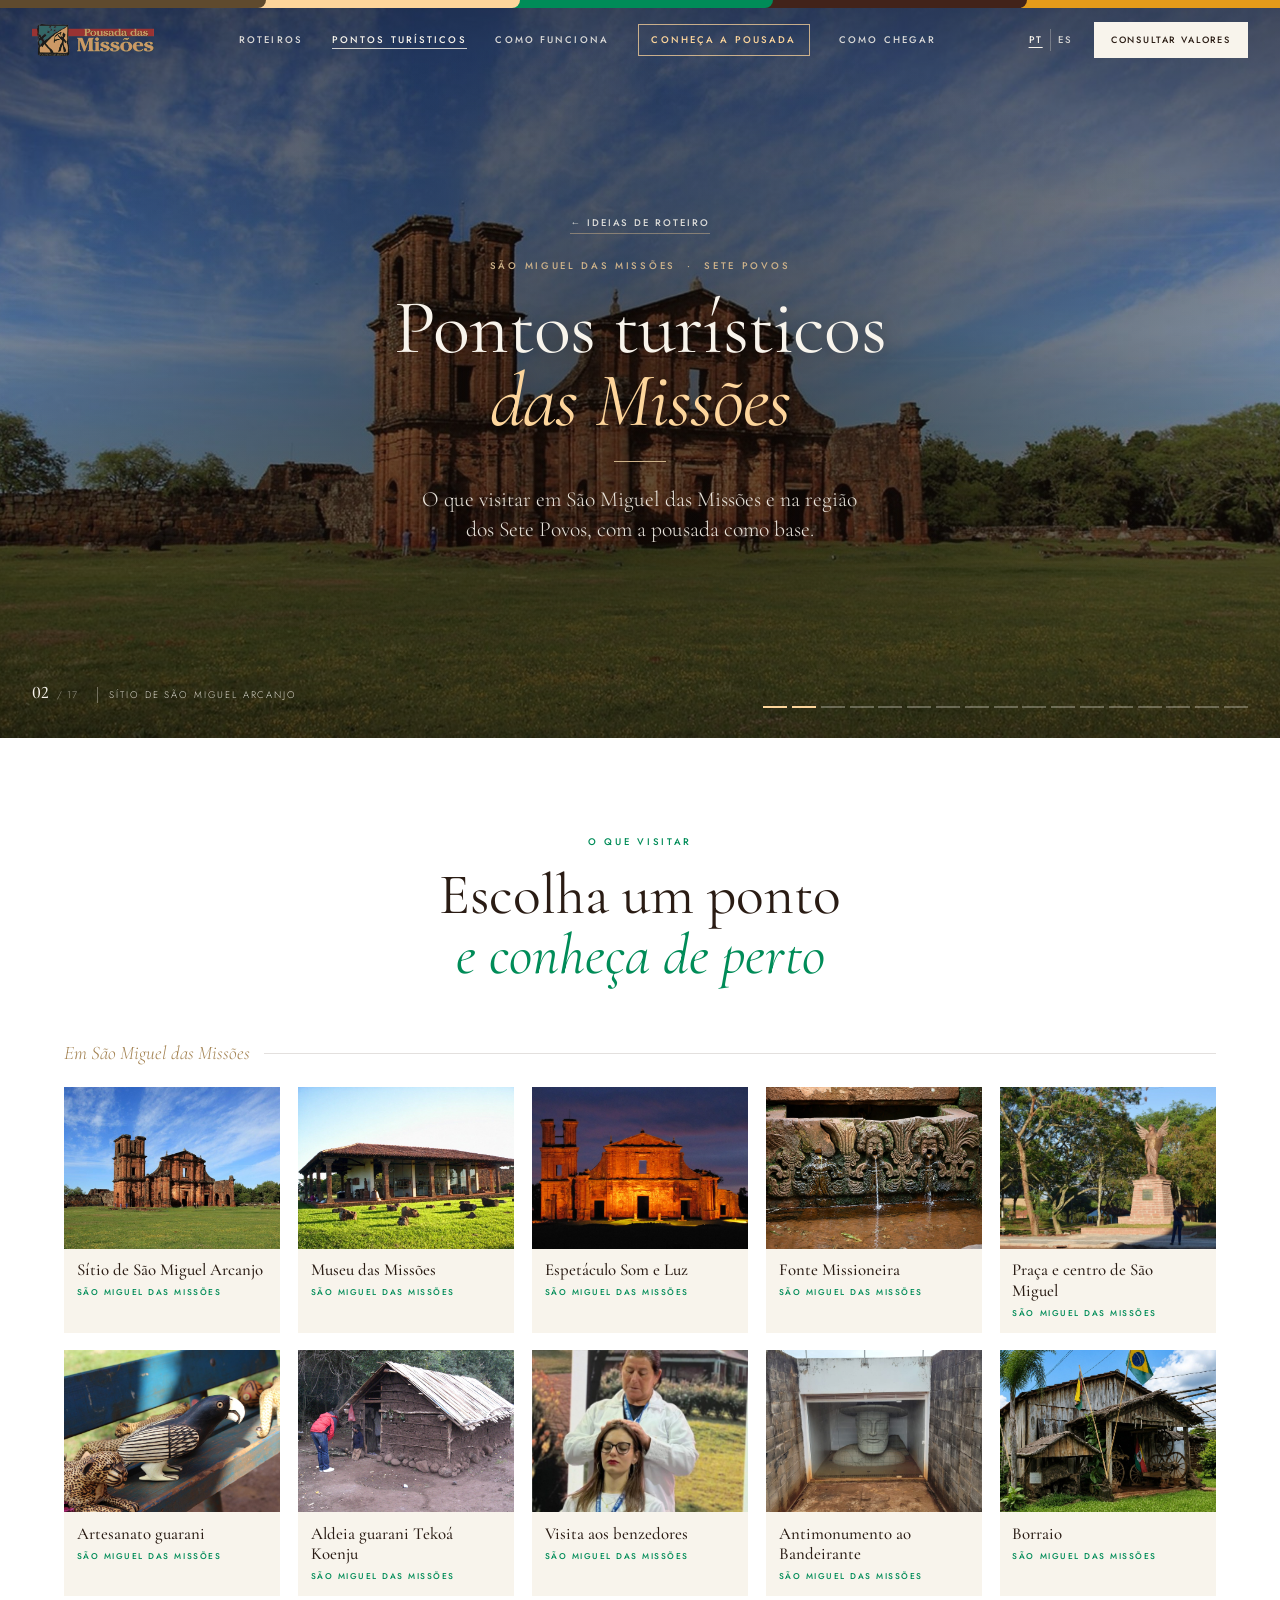
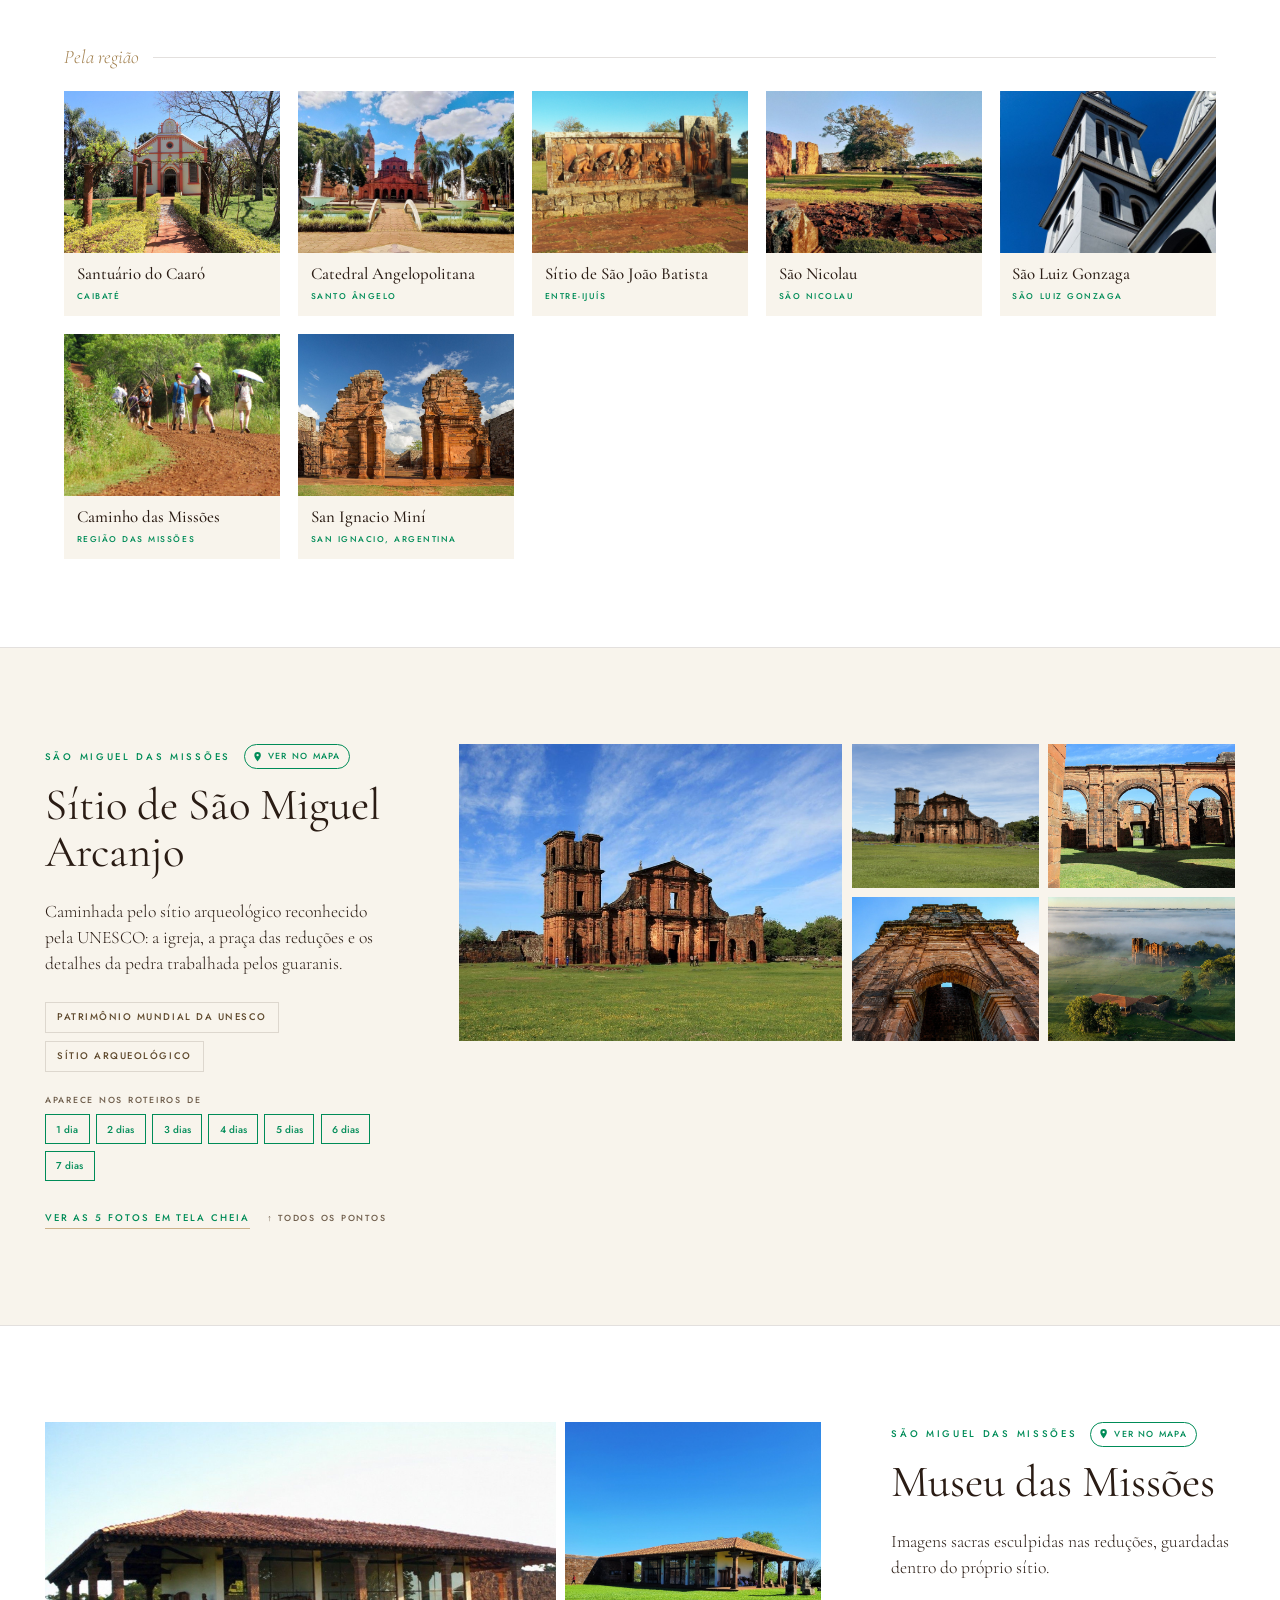
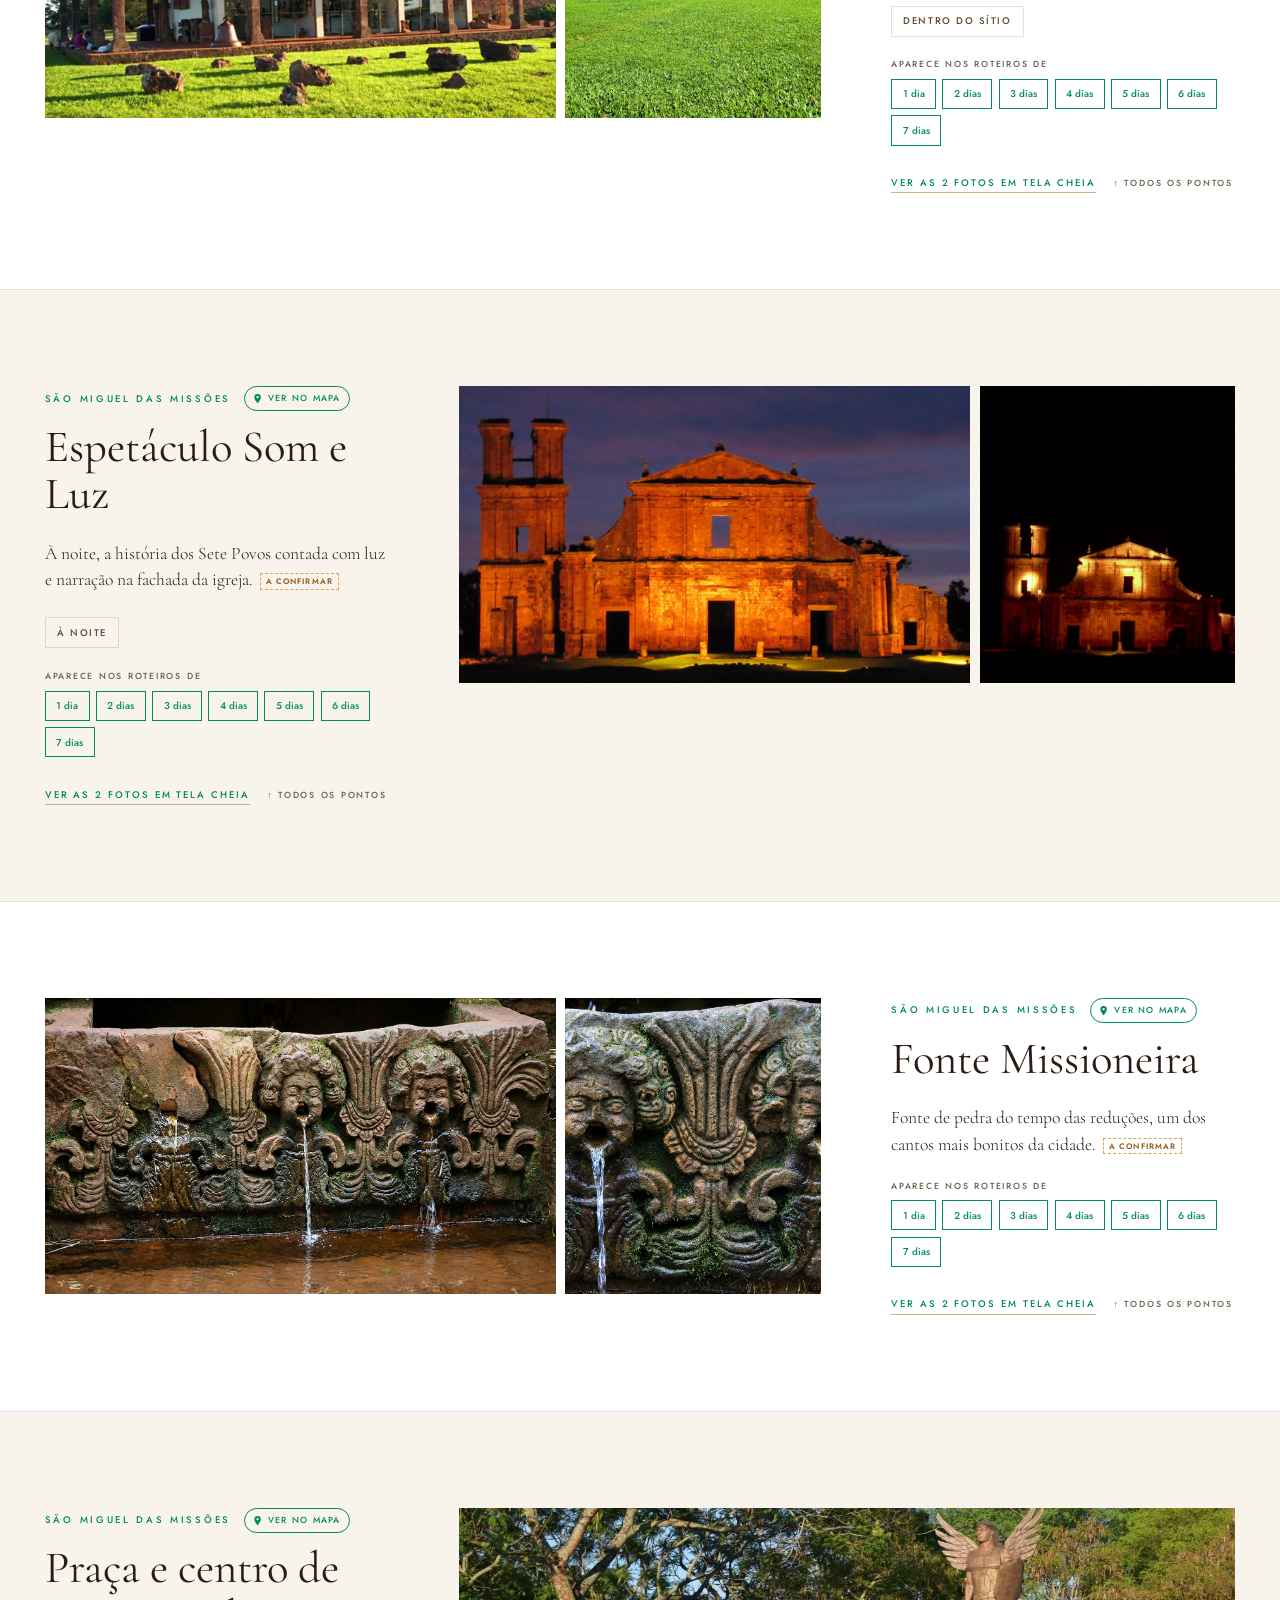
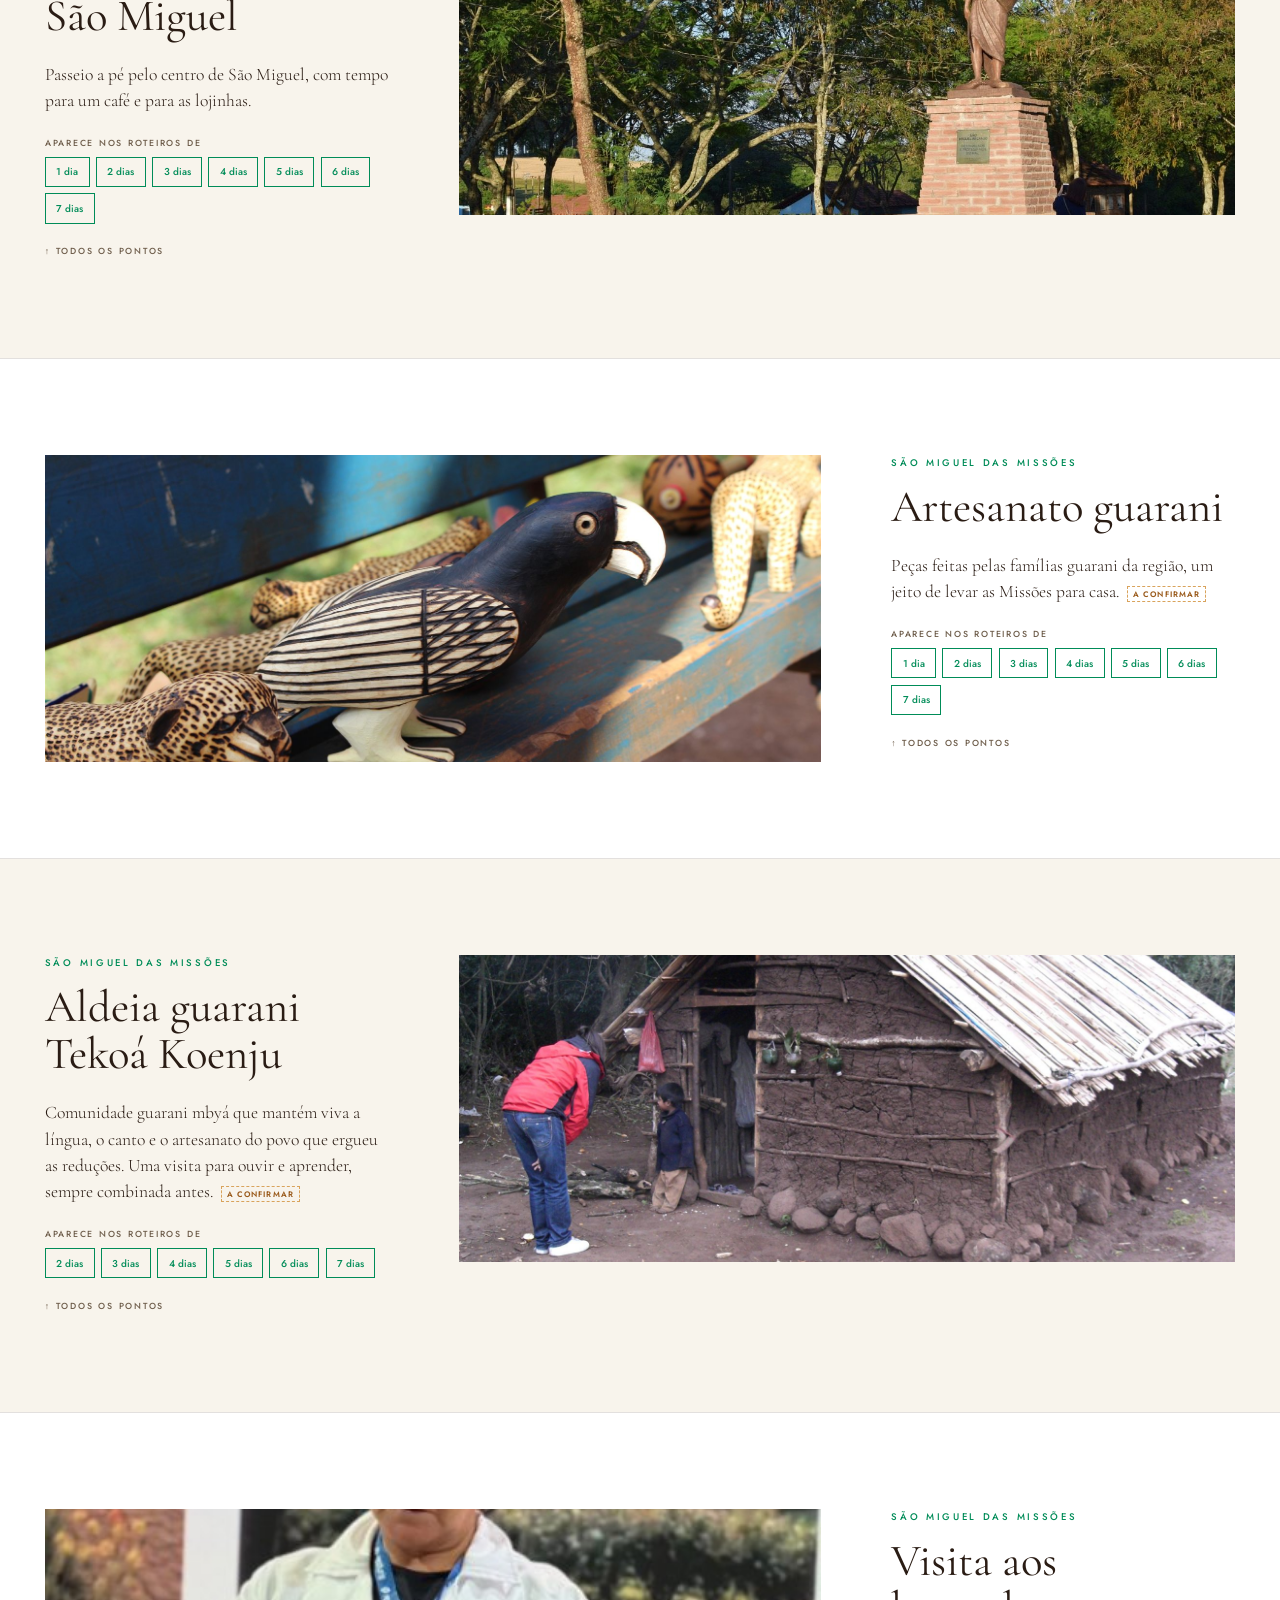
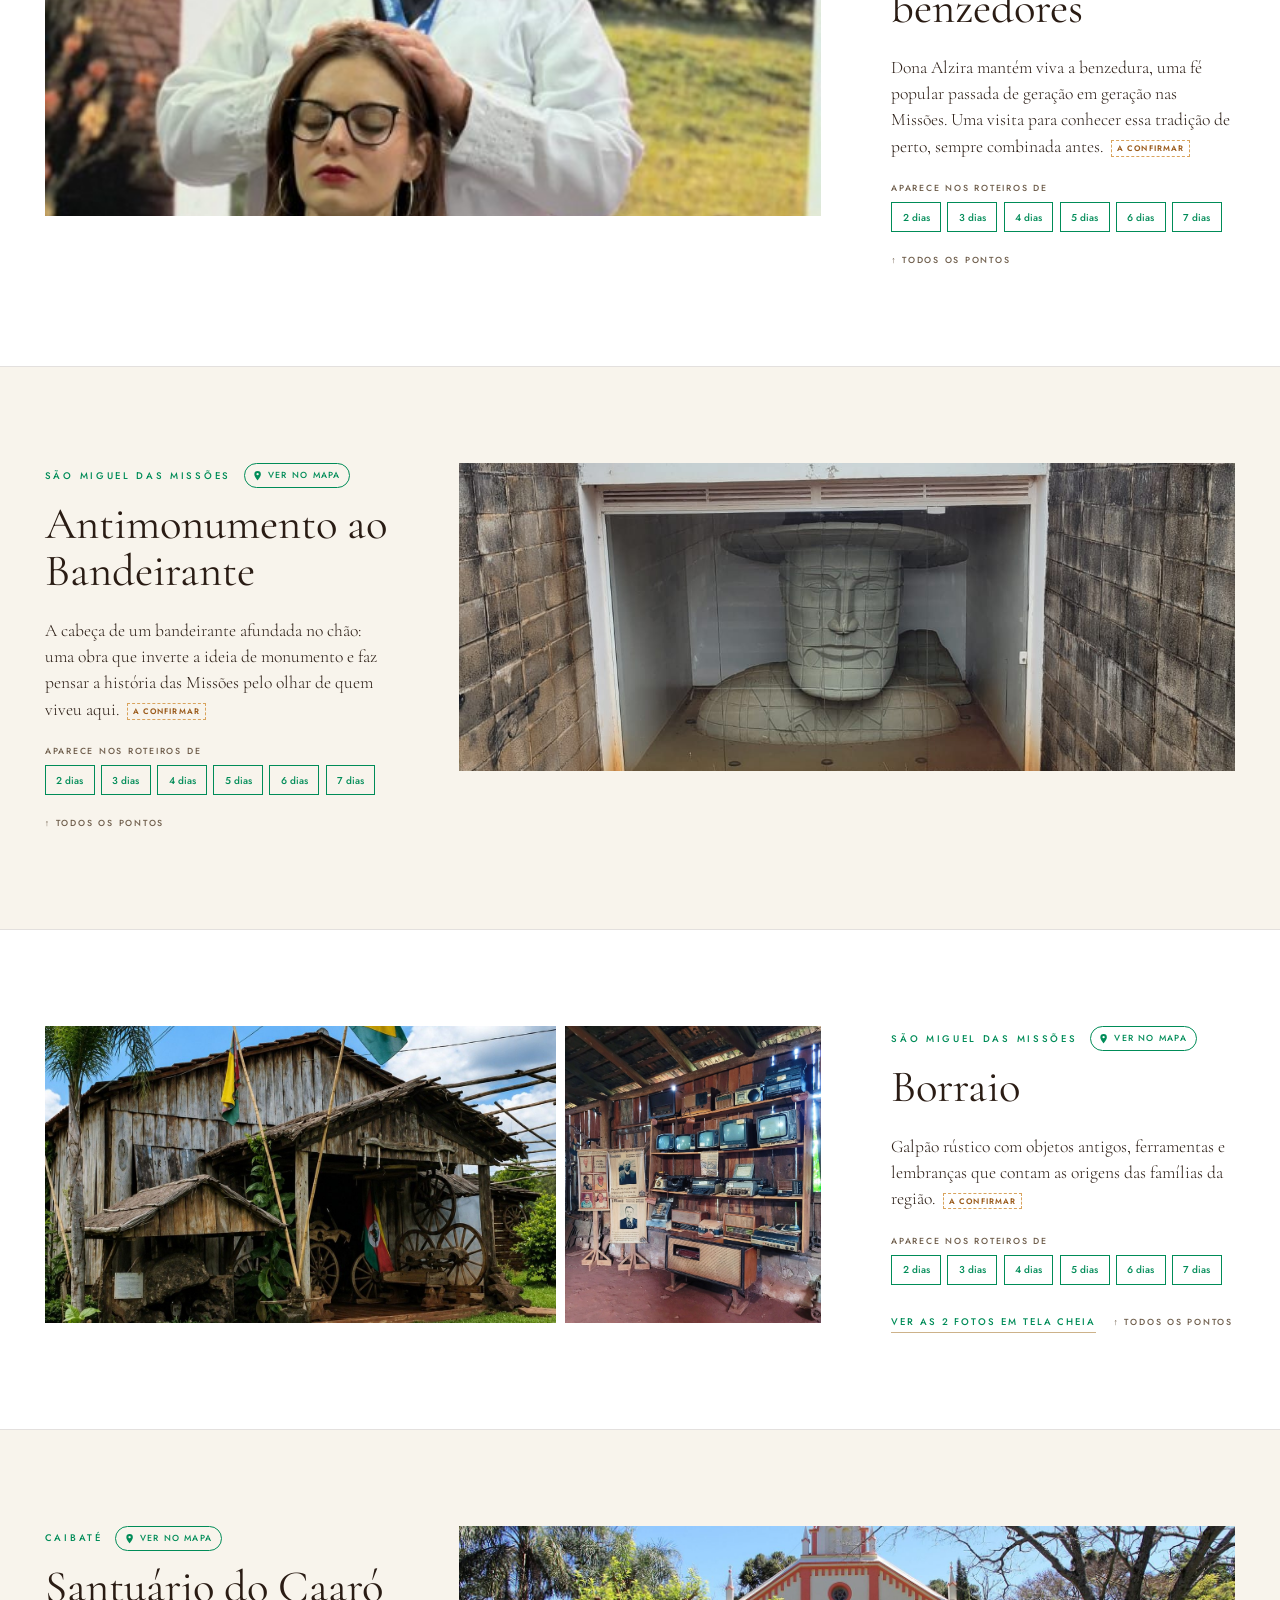
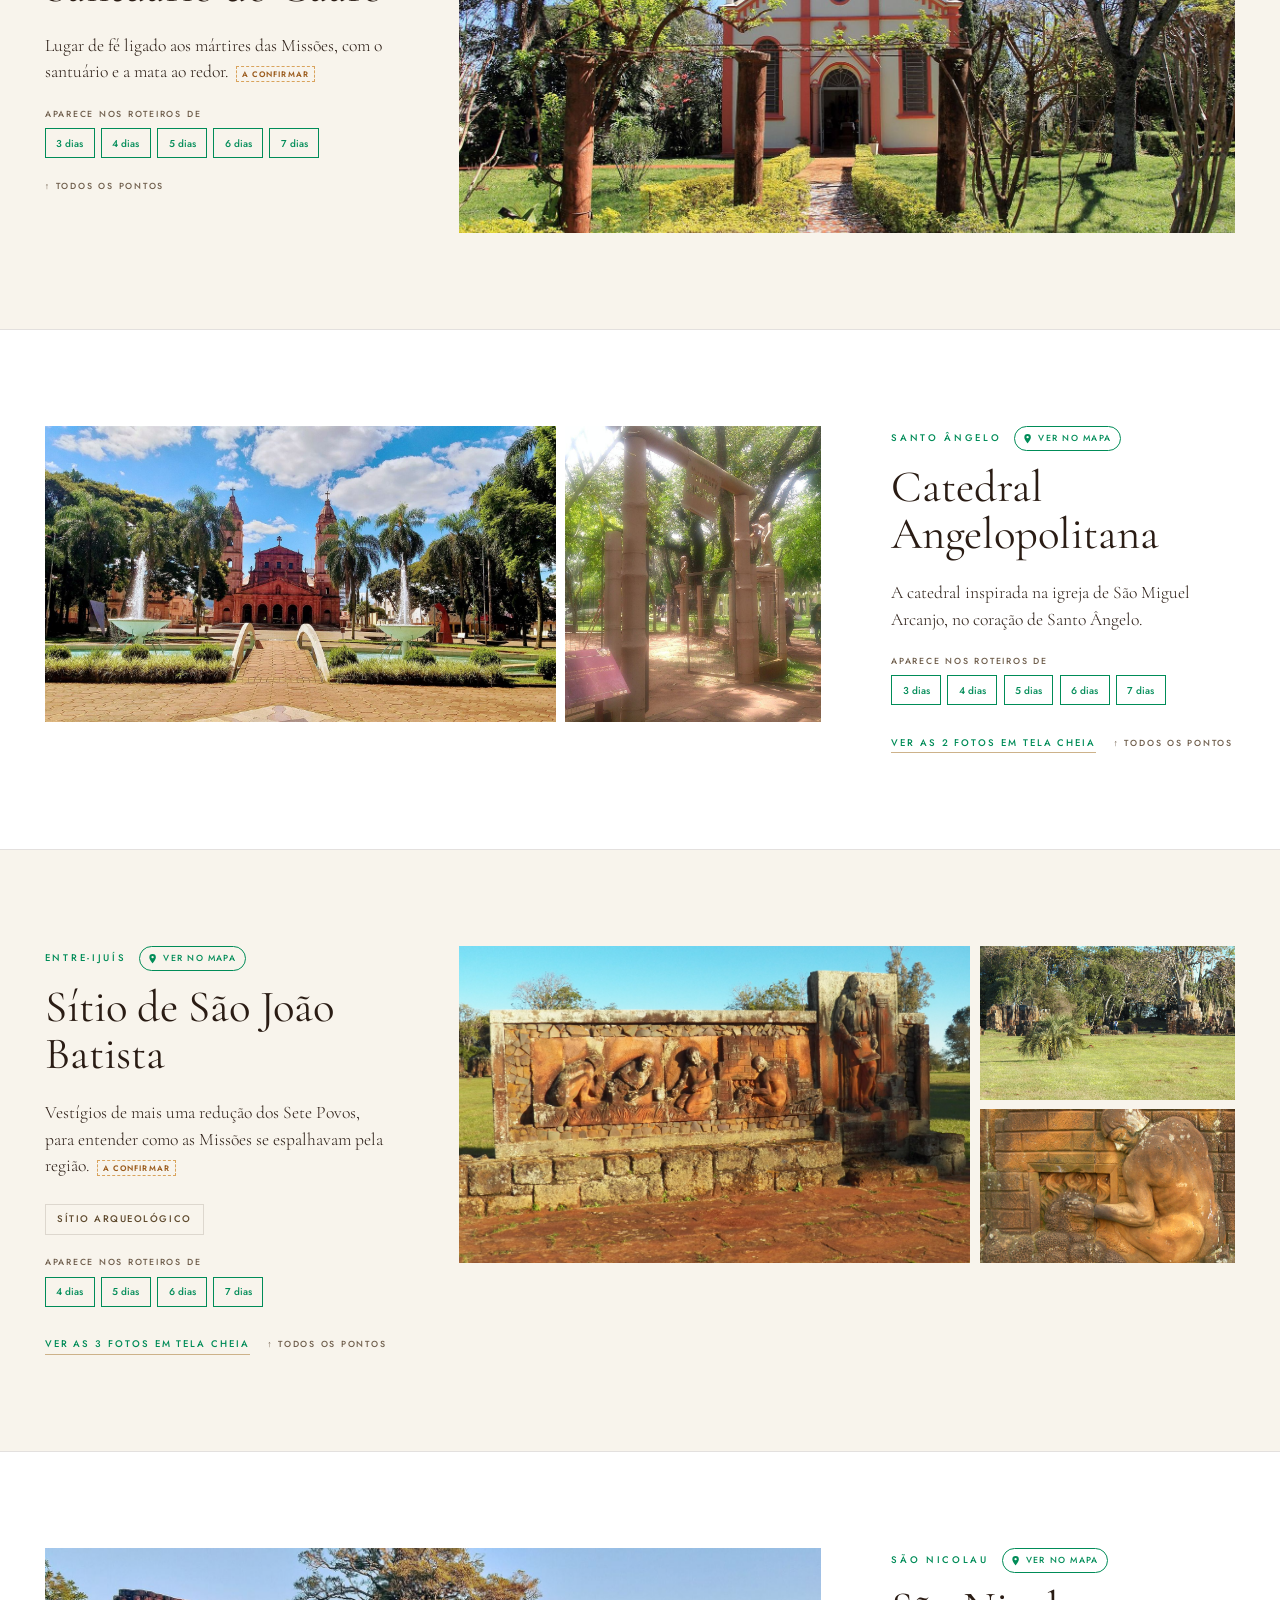
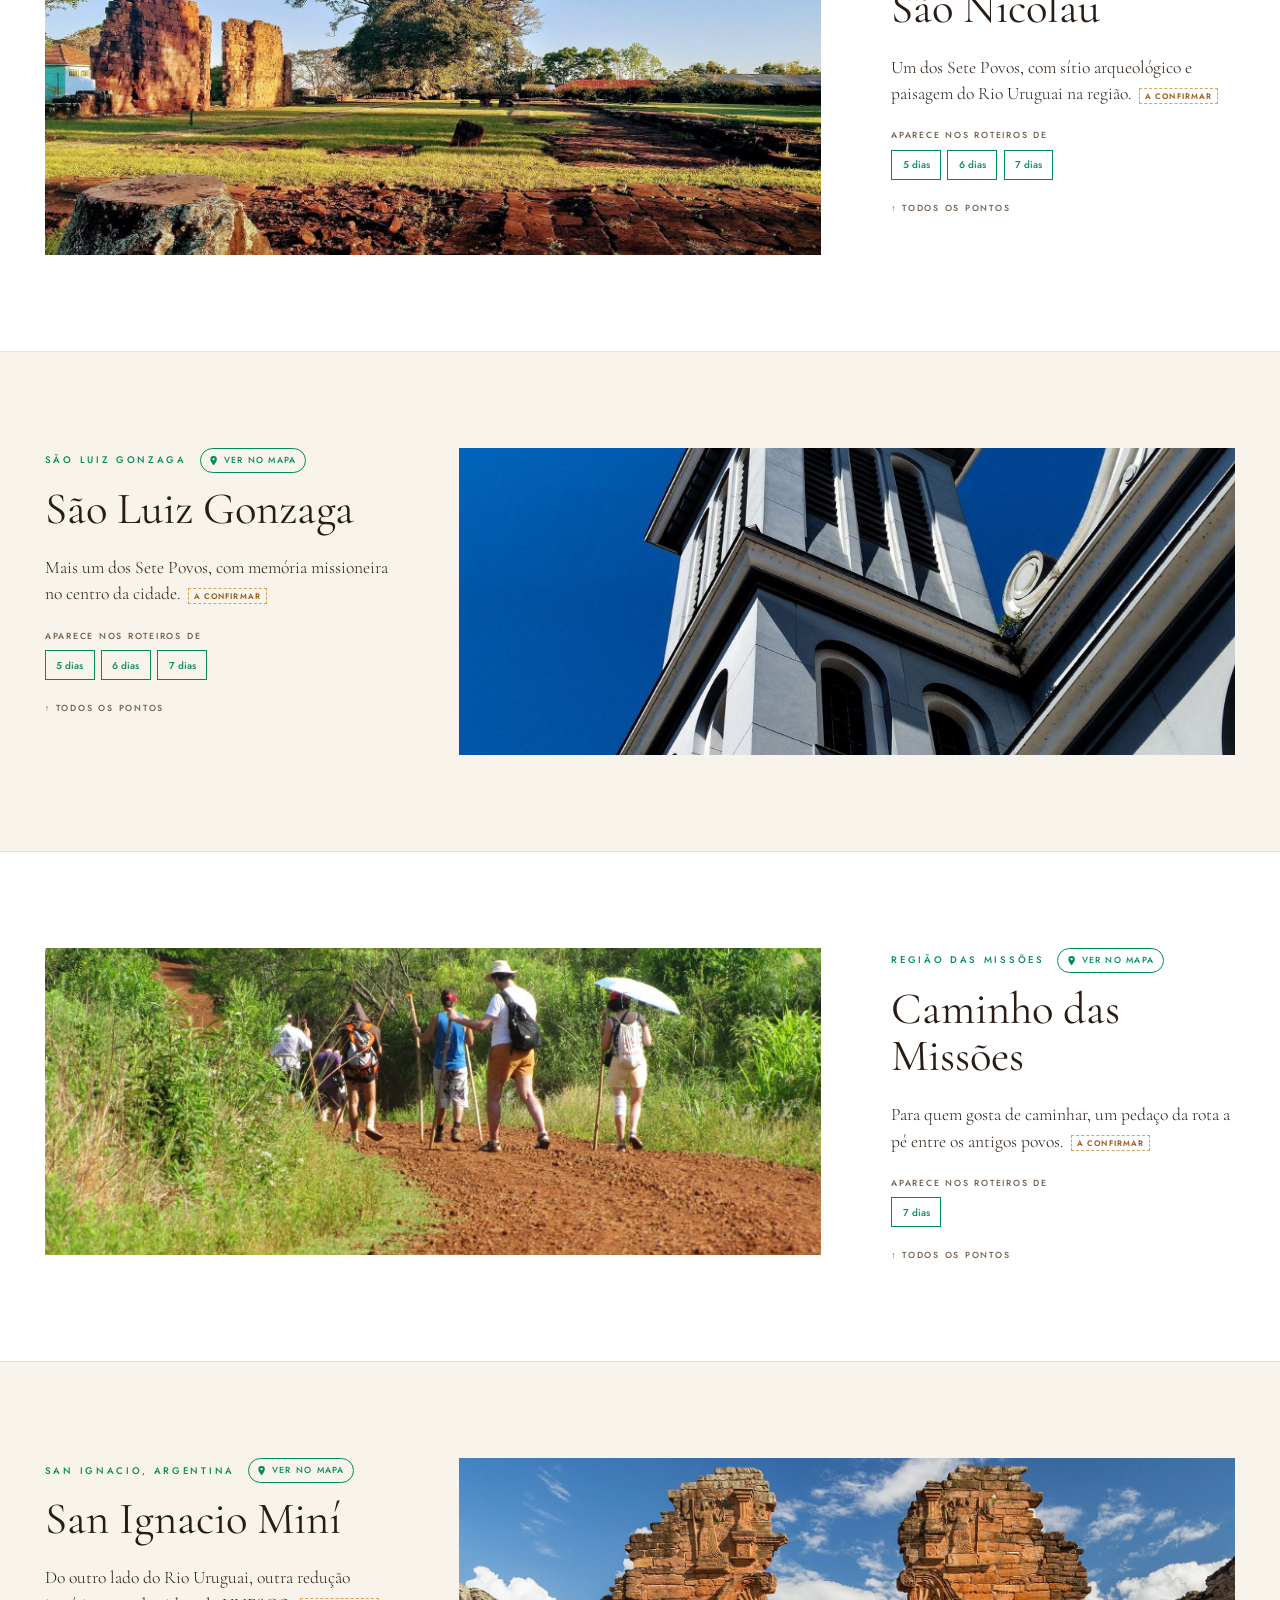
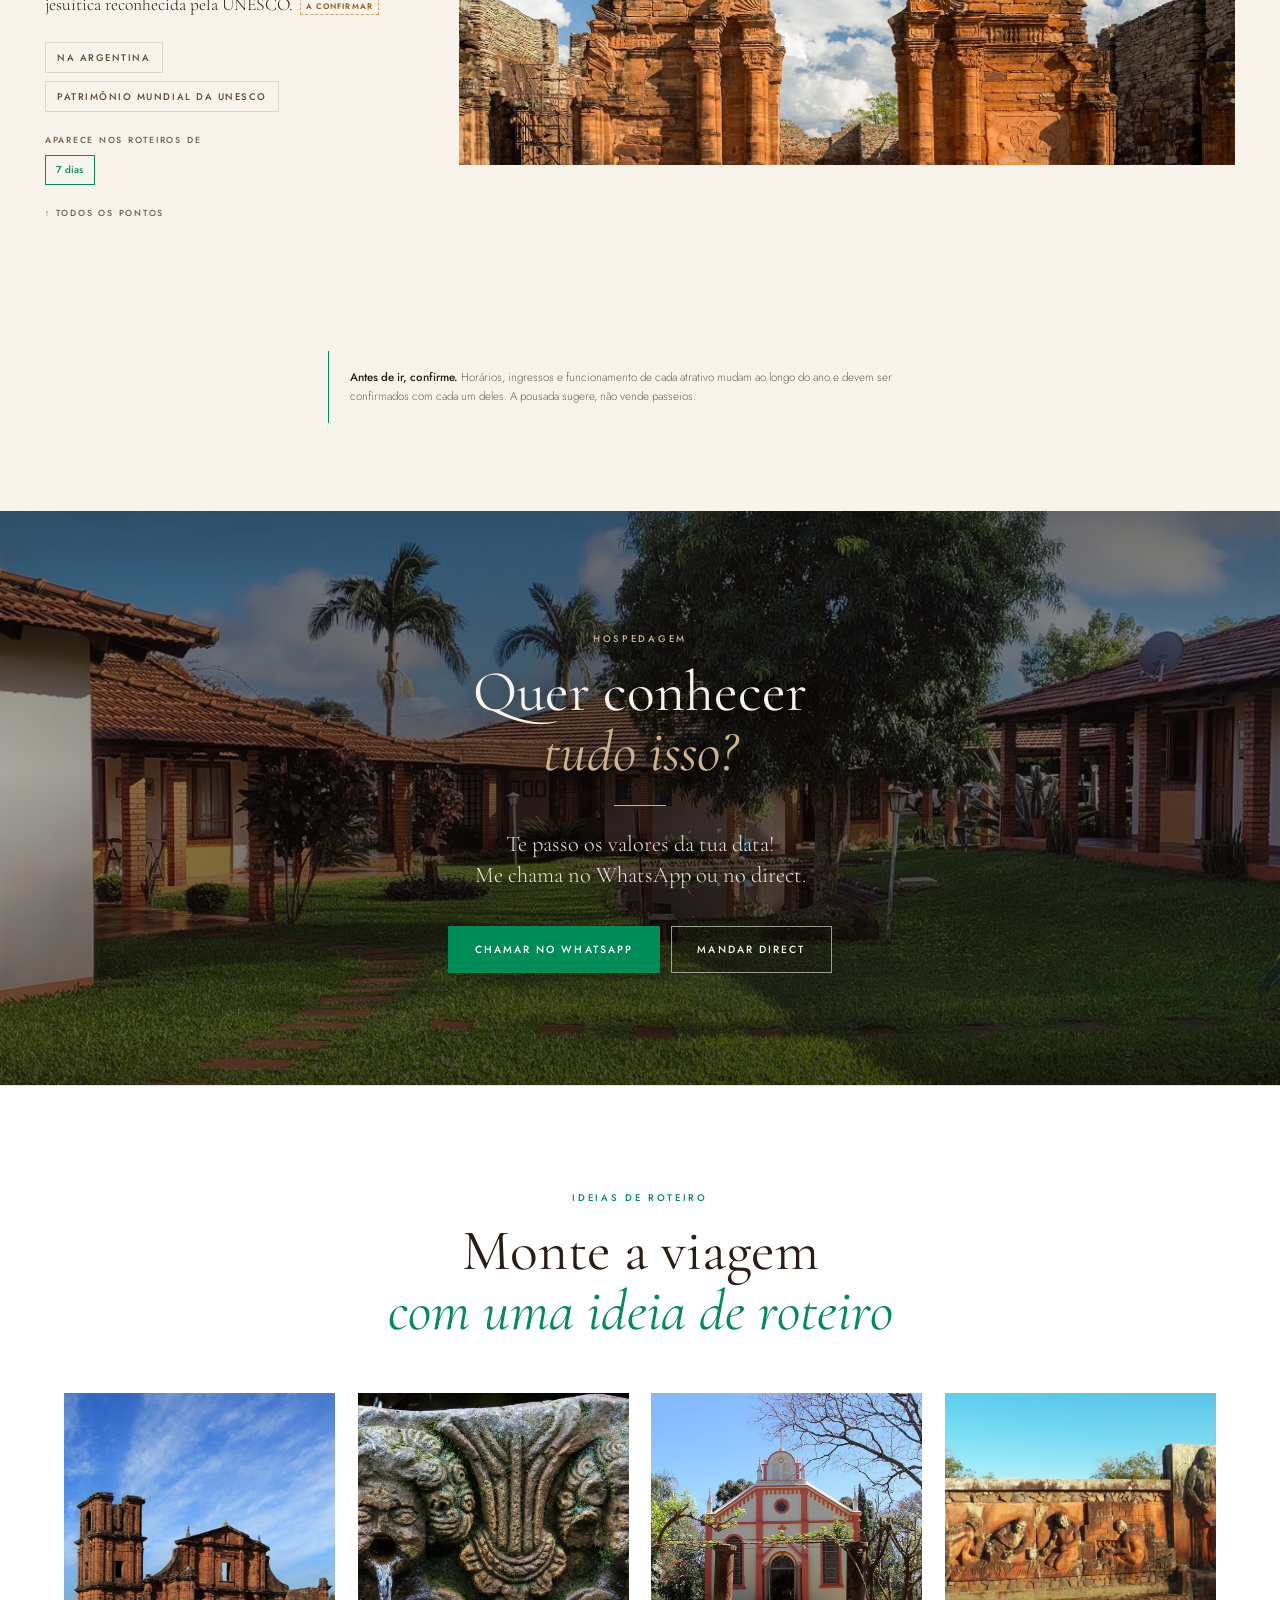
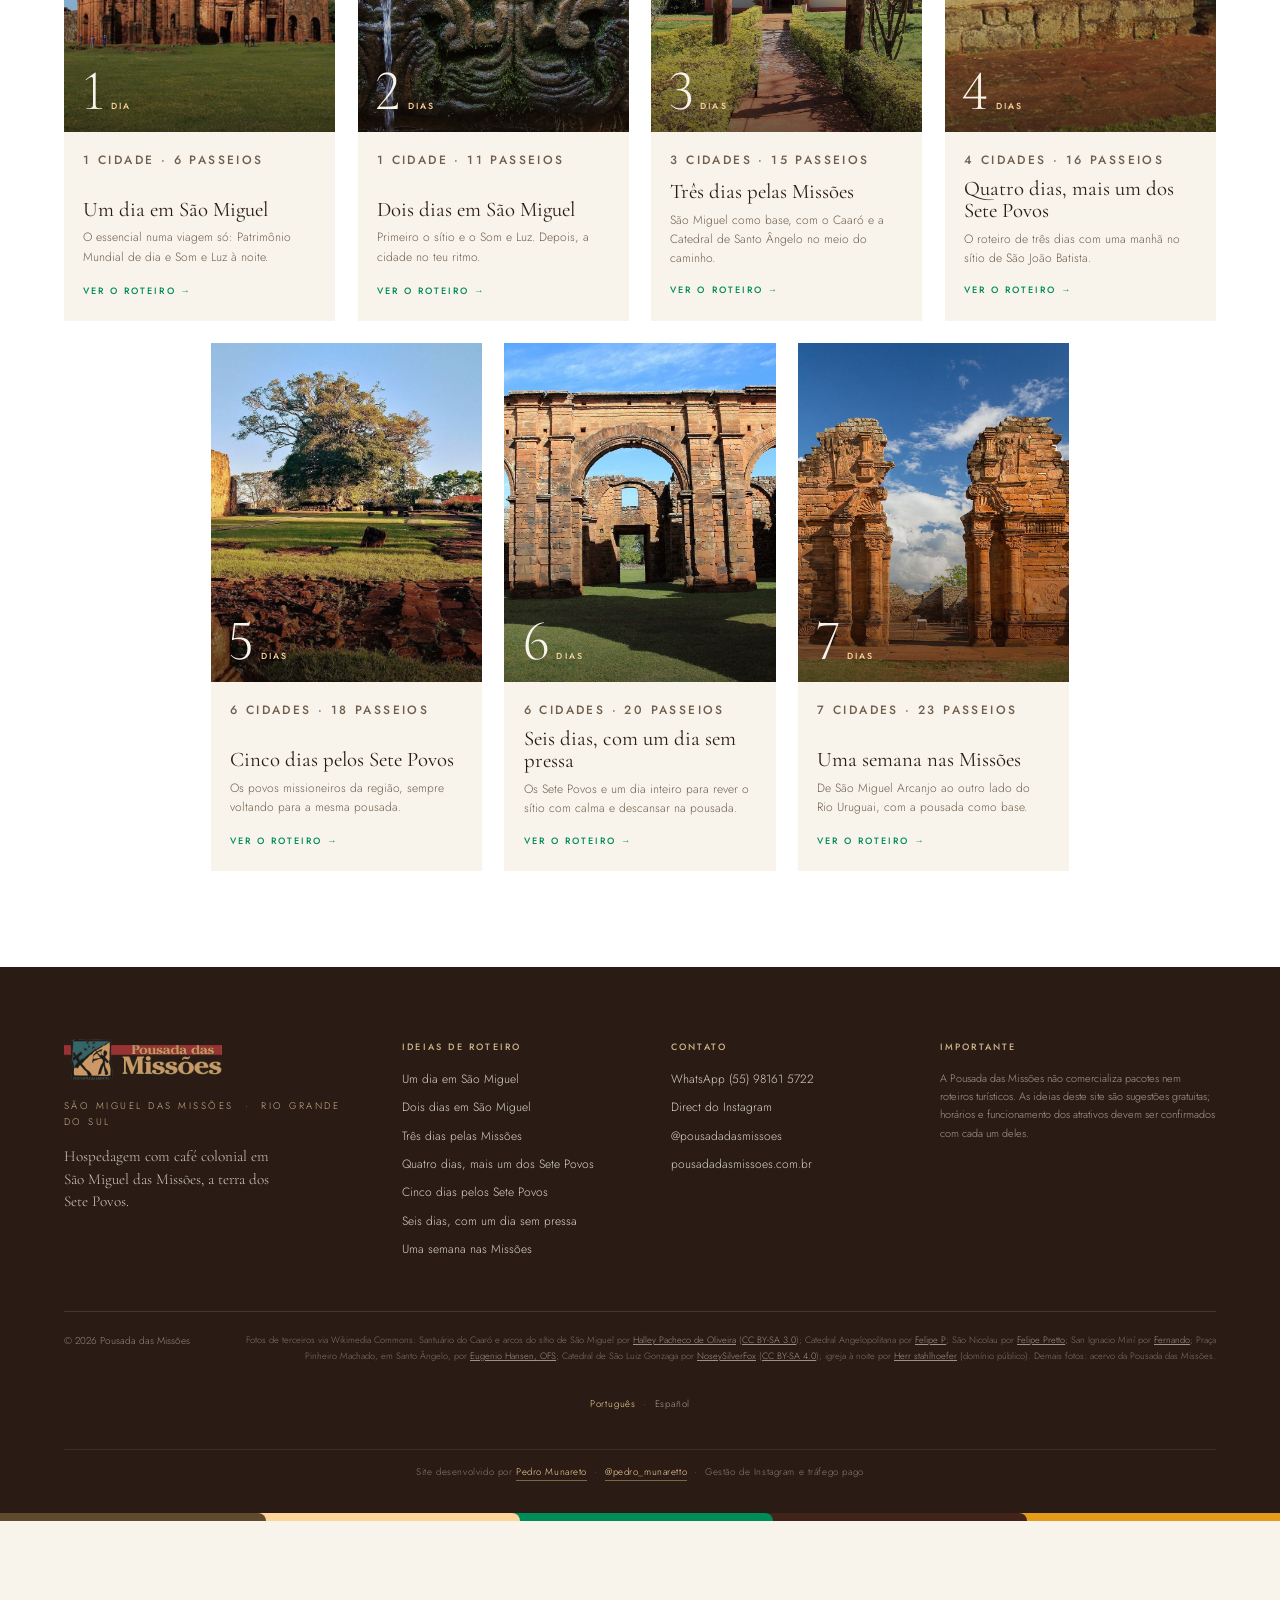
==== commit 3d298bd7: "Pontos turisticos: alfinete Ver no mapa (Google Maps) ao lado da cidade de cada ponto Co-Authored-By" ====
--- a/pontos.html
+++ b/pontos.html
@@ -25,7 +25,7 @@
 <script>/* idioma antes de desenhar a pagina: espanhol se o navegador pedir ou se a pessoa escolher ES */
 (function(){var l='pt',e=0;try{var q=/[?&]lang=(pt|es)\b/.exec(location.search);if(q){l=q[1];e=1}else{try{localStorage.removeItem('lang')}catch(y){}var s=sessionStorage.getItem('lang');if(s==='pt'||s==='es'){l=s;e=1}else{var n=navigator.languages||[navigator.language||''];for(var i=0;i<n.length;i++){var c=String(n[i]).toLowerCase();if(c.indexOf('pt')===0)break;if(c.indexOf('es')===0){l='es';break}}}}}catch(x){}
 window.IDIOMA=l;window.IDIOMA_ESCOLHIDO=e;if(l==='es'){var h=document.documentElement;h.lang='es';h.className+=' es';setTimeout(function(){h.className+=' pronto'},1500)}})();</script>
-<link rel="stylesheet" href="estilo.css?v=20261112m">
+<link rel="stylesheet" href="estilo.css?v=20261112n">
 </head>
 <body class="pag-pousada pag-pontos">
 
@@ -140,9 +140,9 @@
 </footer>
 <div class="faixa faixa-base" aria-hidden="true"><i></i><i></i><i></i><i></i><i></i></div>
 
-<script src="roteiros.js?v=20261112m"></script>
-<script src="pontos.js?v=20261112m"></script>
-<script src="es.js?v=20261112m"></script>
-<script src="app.js?v=20261112m"></script>
+<script src="roteiros.js?v=20261112n"></script>
+<script src="pontos.js?v=20261112n"></script>
+<script src="es.js?v=20261112n"></script>
+<script src="app.js?v=20261112n"></script>
 </body>
 </html>
--- a/estilo.css
+++ b/estilo.css
@@ -711,3 +711,10 @@
   .gal-1 { grid-auto-rows: 240px; }
   .gal-2 .gal-item, .gal-2 .gal-grande { grid-column: span 2; grid-row: span 2; }
 }
+
+/* alfinete "Ver no mapa" ao lado da cidade de cada ponto turistico */
+.espaco-local { display: flex; flex-wrap: wrap; align-items: center; gap: 10px 16px; }
+.espaco-local .rotulo { margin: 0; }
+.espaco-mapa { display: inline-flex; align-items: center; gap: 6px; padding: 5px 11px 5px 9px; border: 1px solid var(--verde); border-radius: 999px; font-size: 11px; font-weight: 500; letter-spacing: .14em; text-transform: uppercase; color: var(--verde); text-decoration: none; transition: background .2s ease, color .2s ease; }
+.espaco-mapa svg { flex: 0 0 auto; }
+.espaco-mapa:hover { background: var(--verde); color: #fff; }
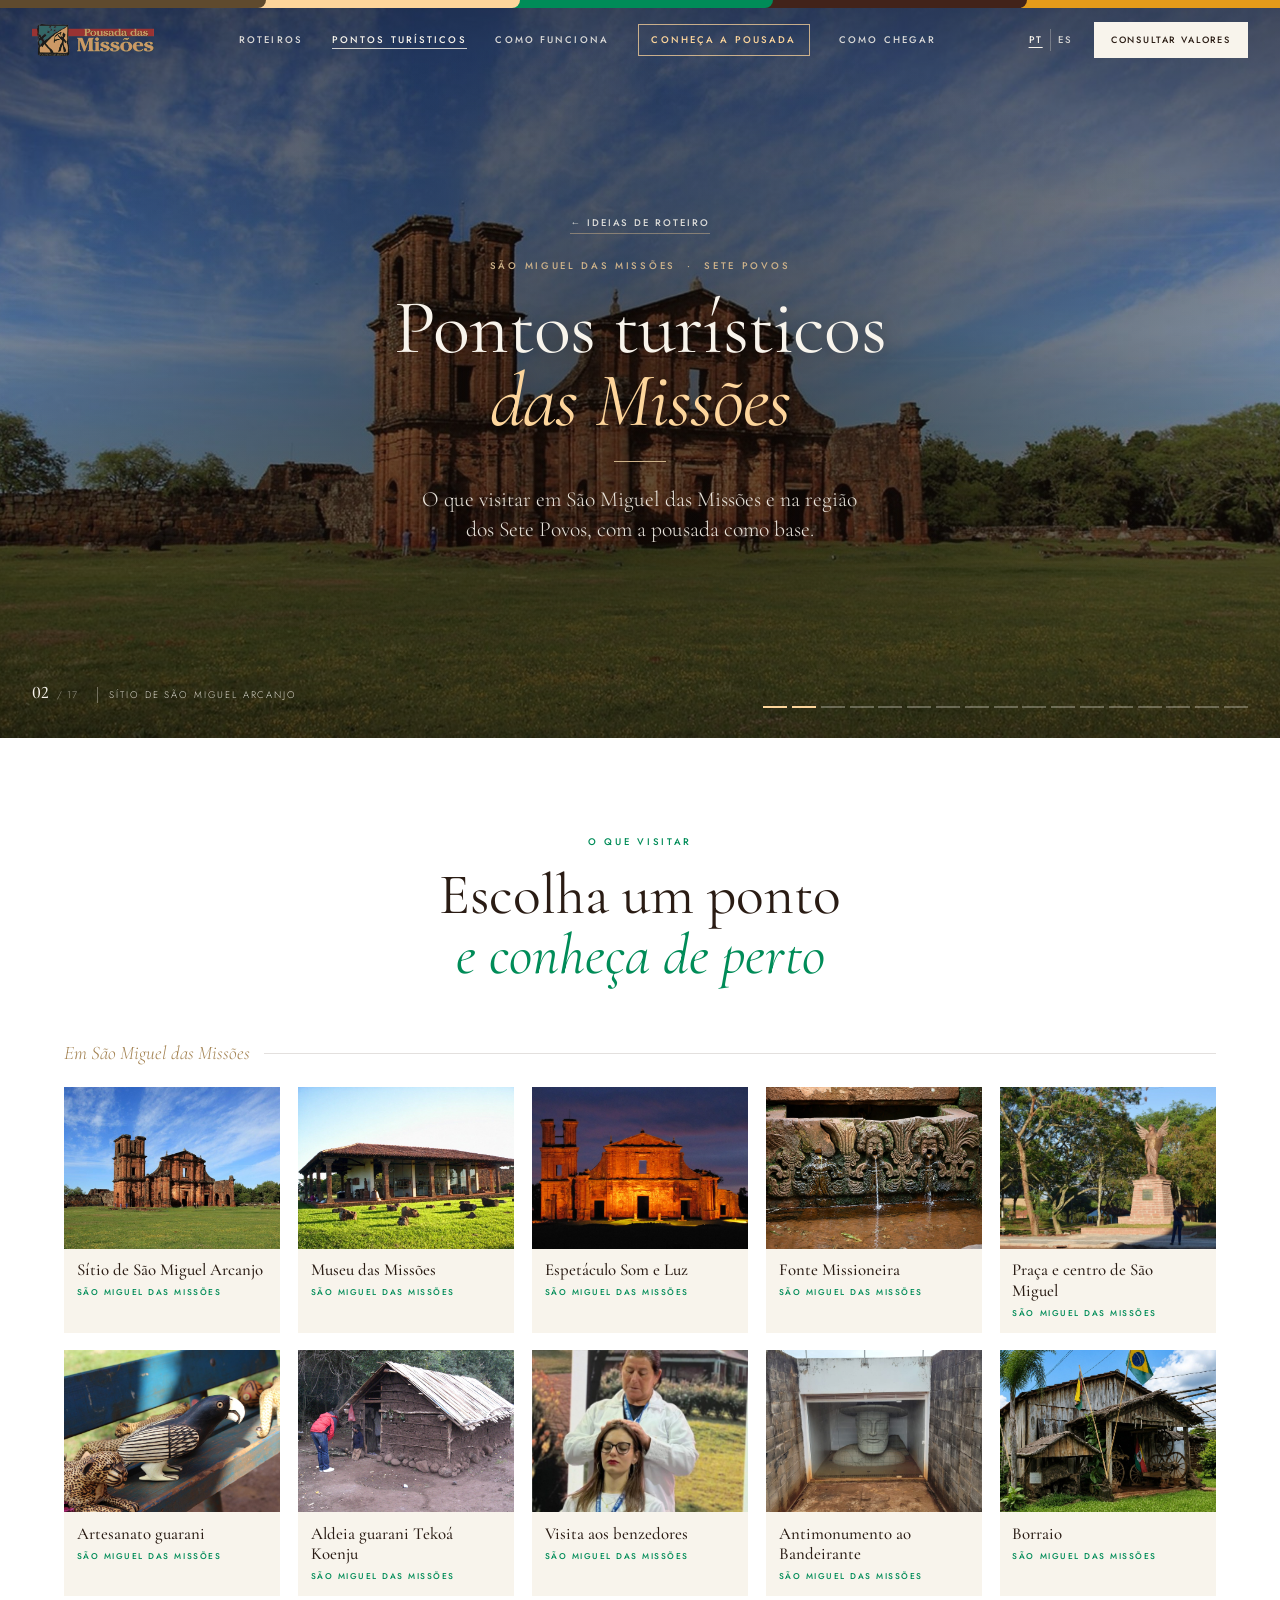
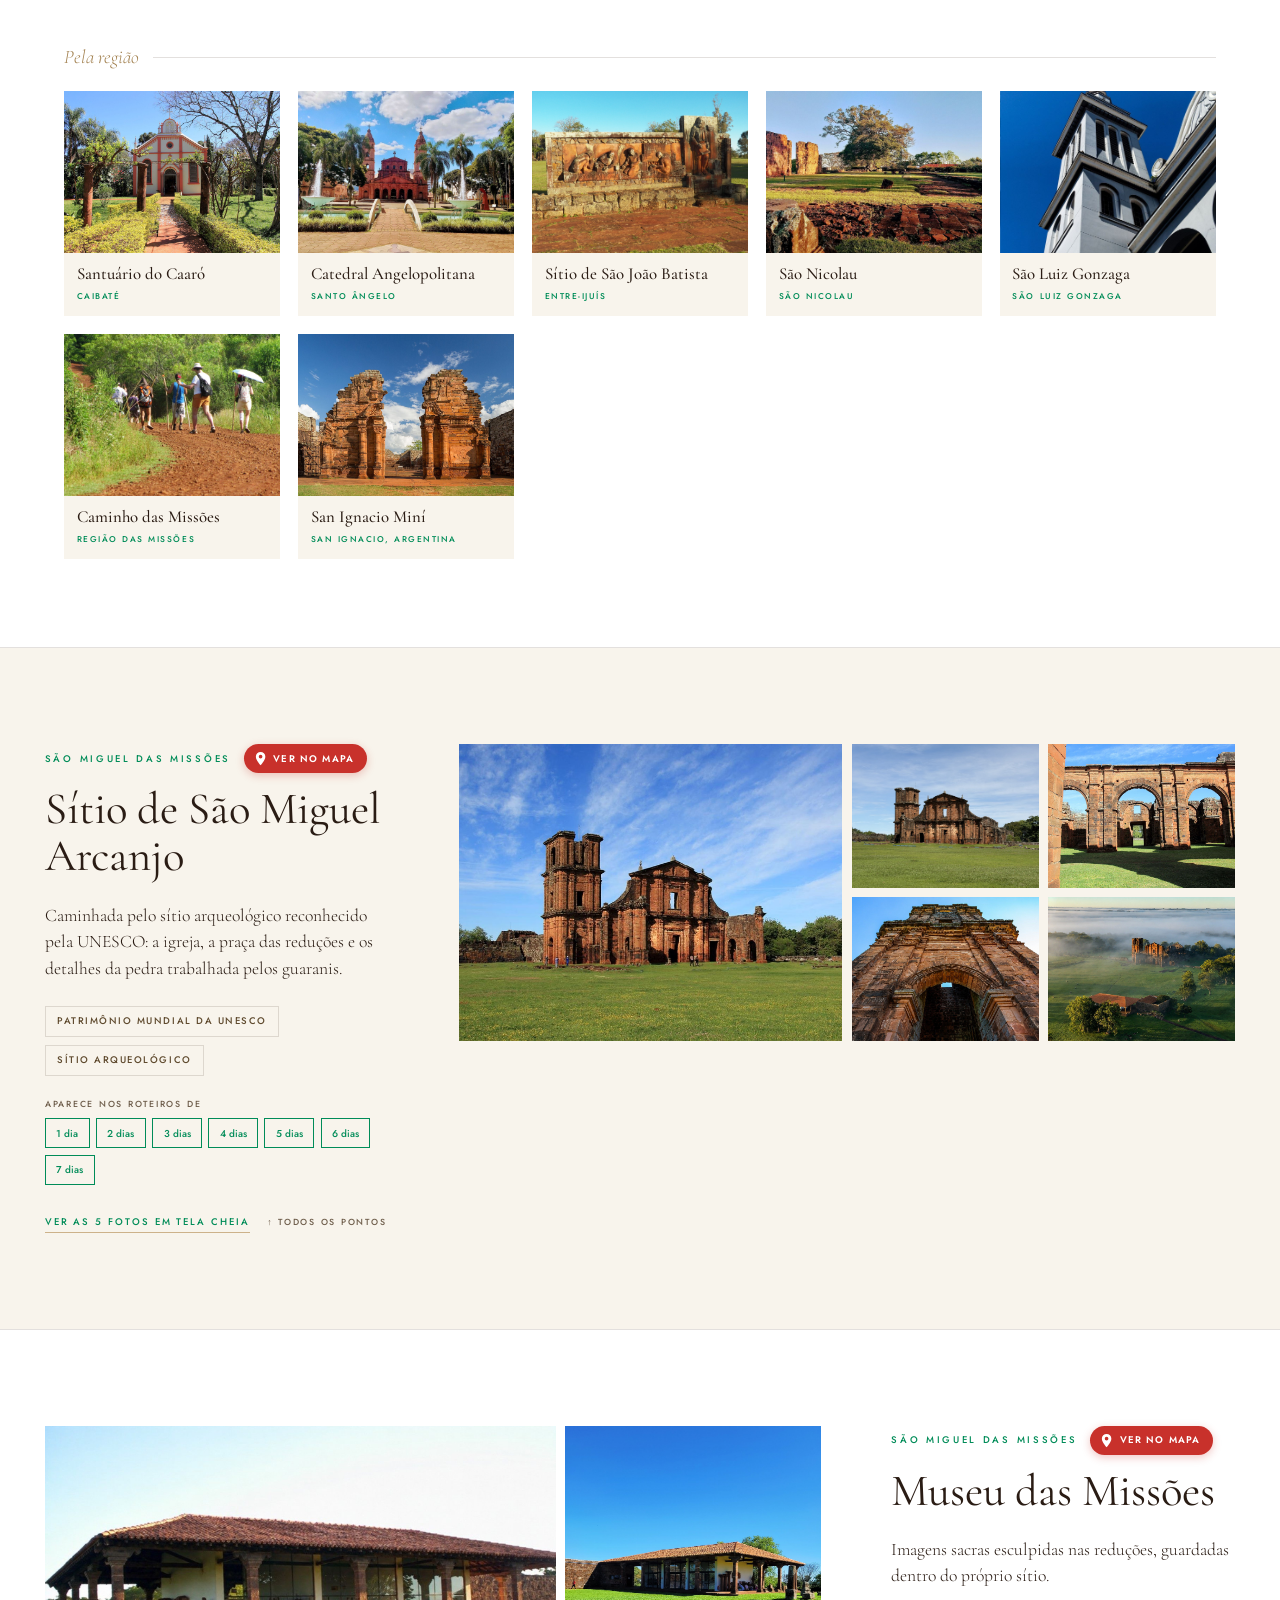
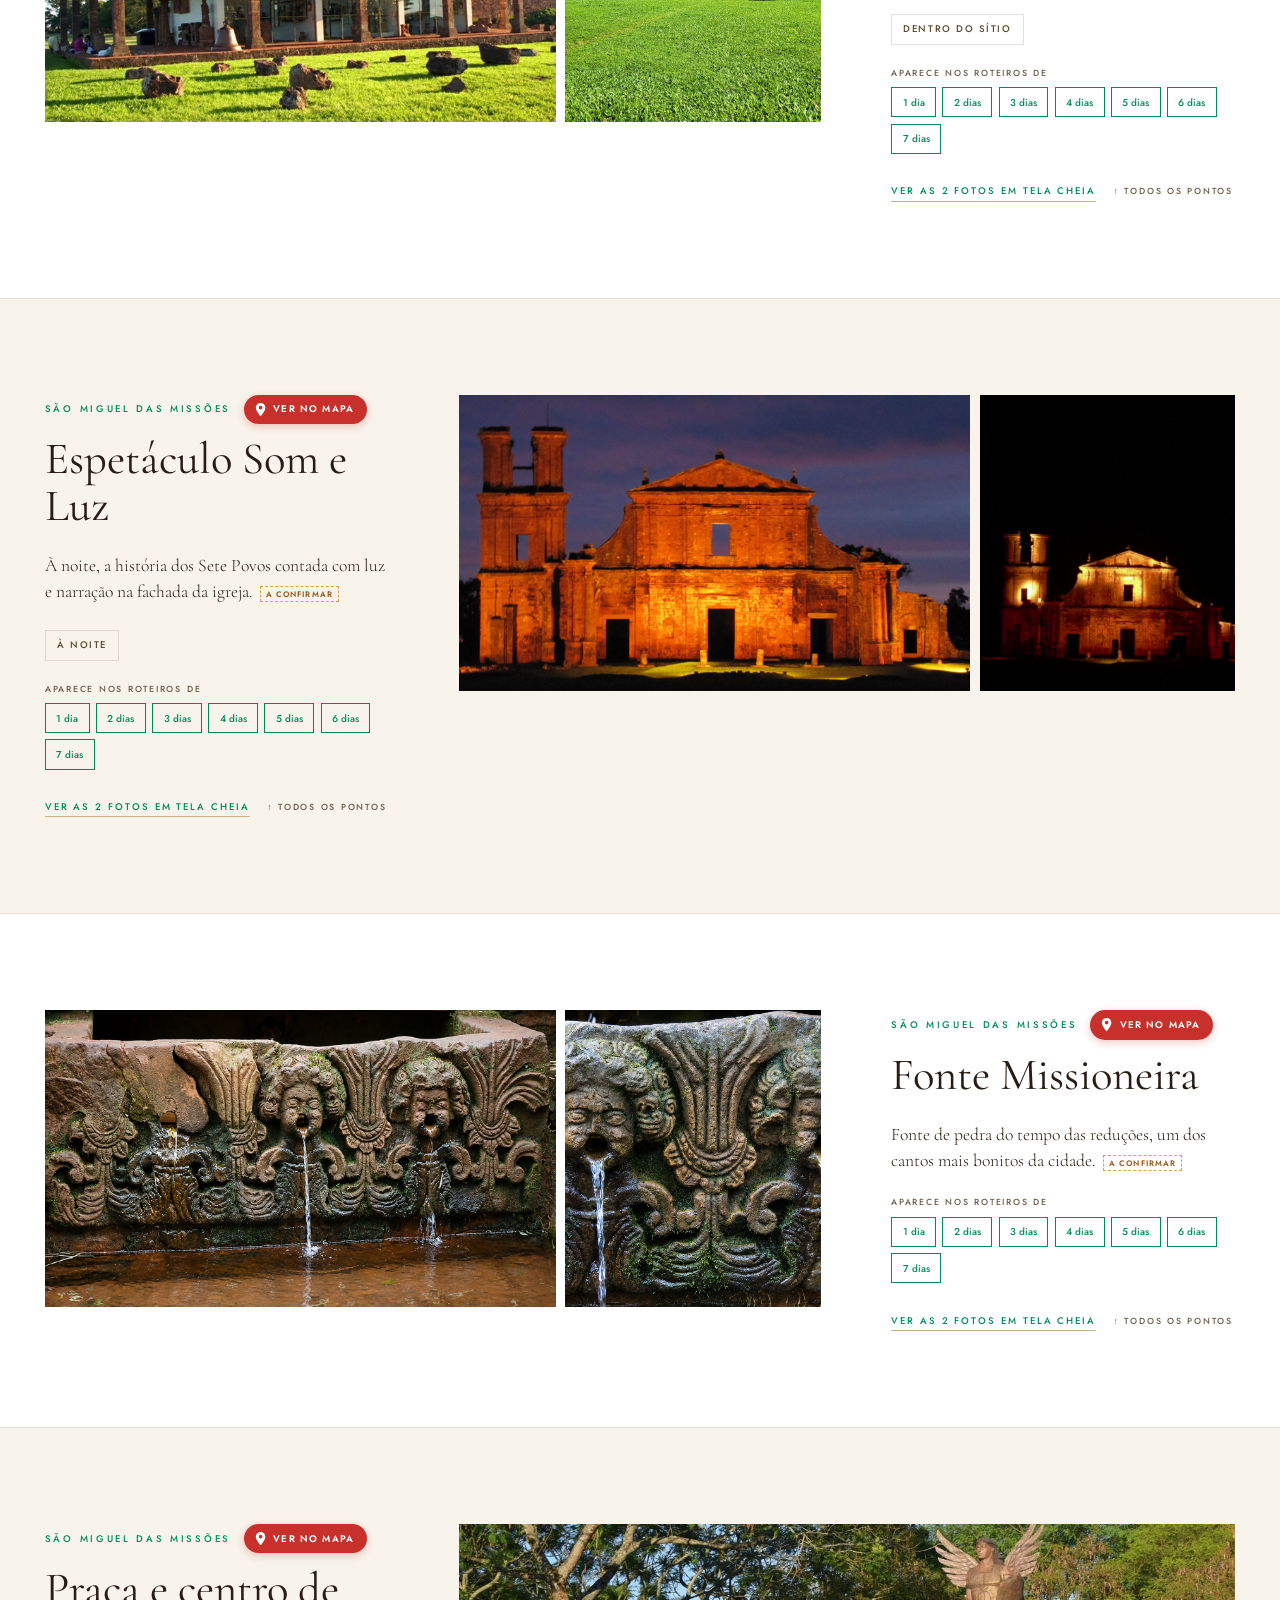
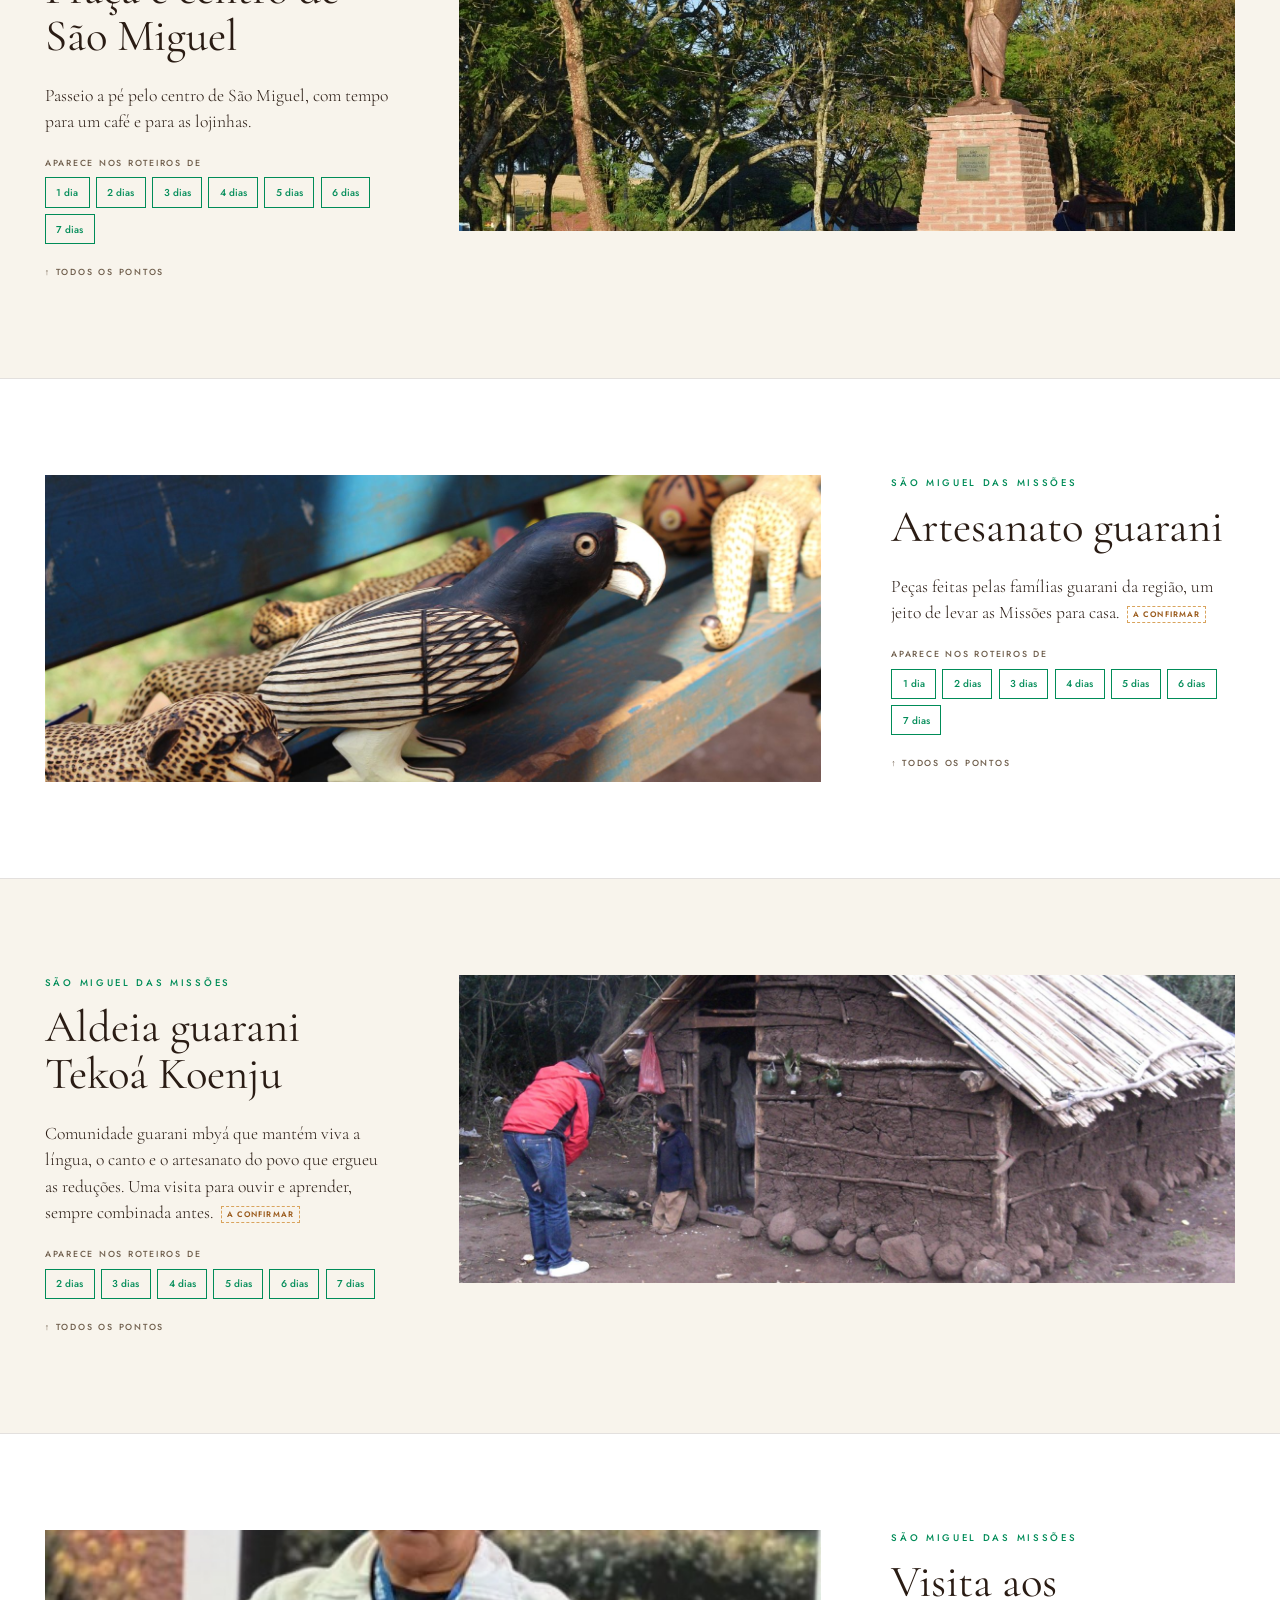
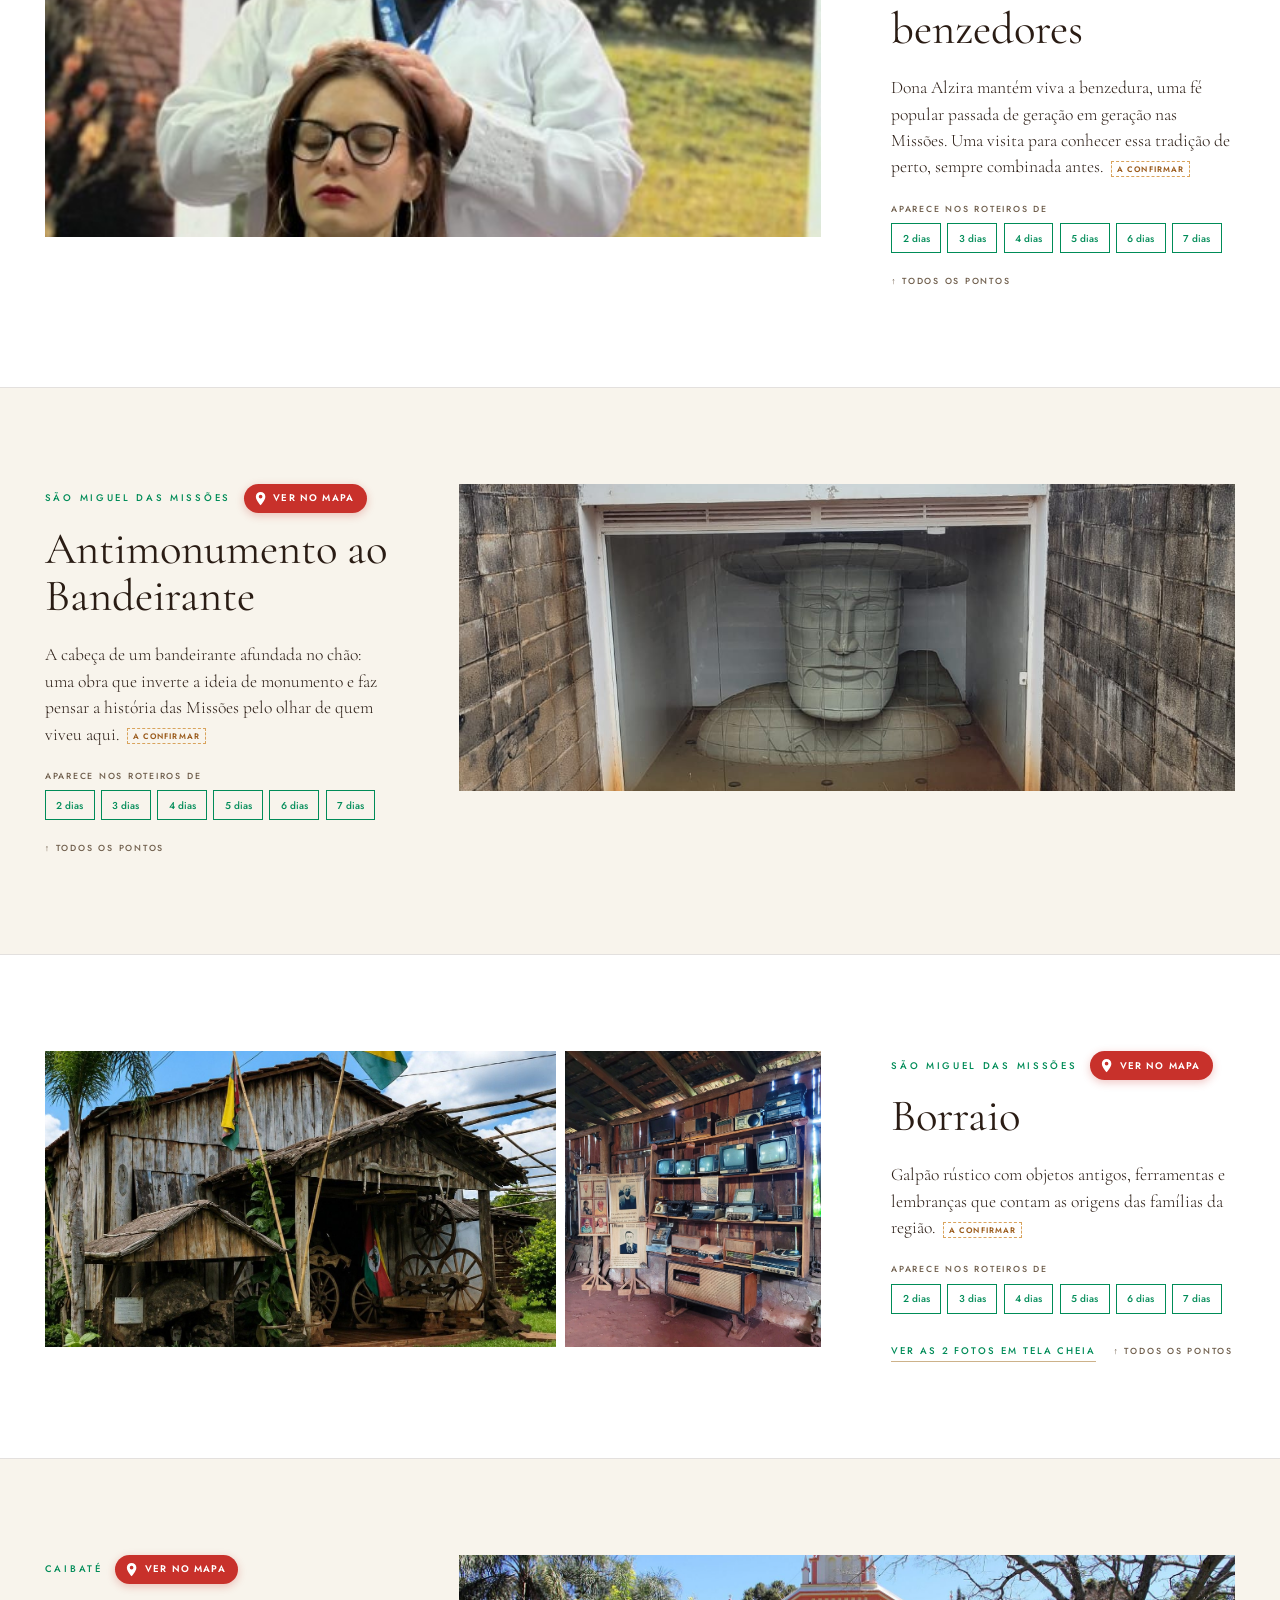
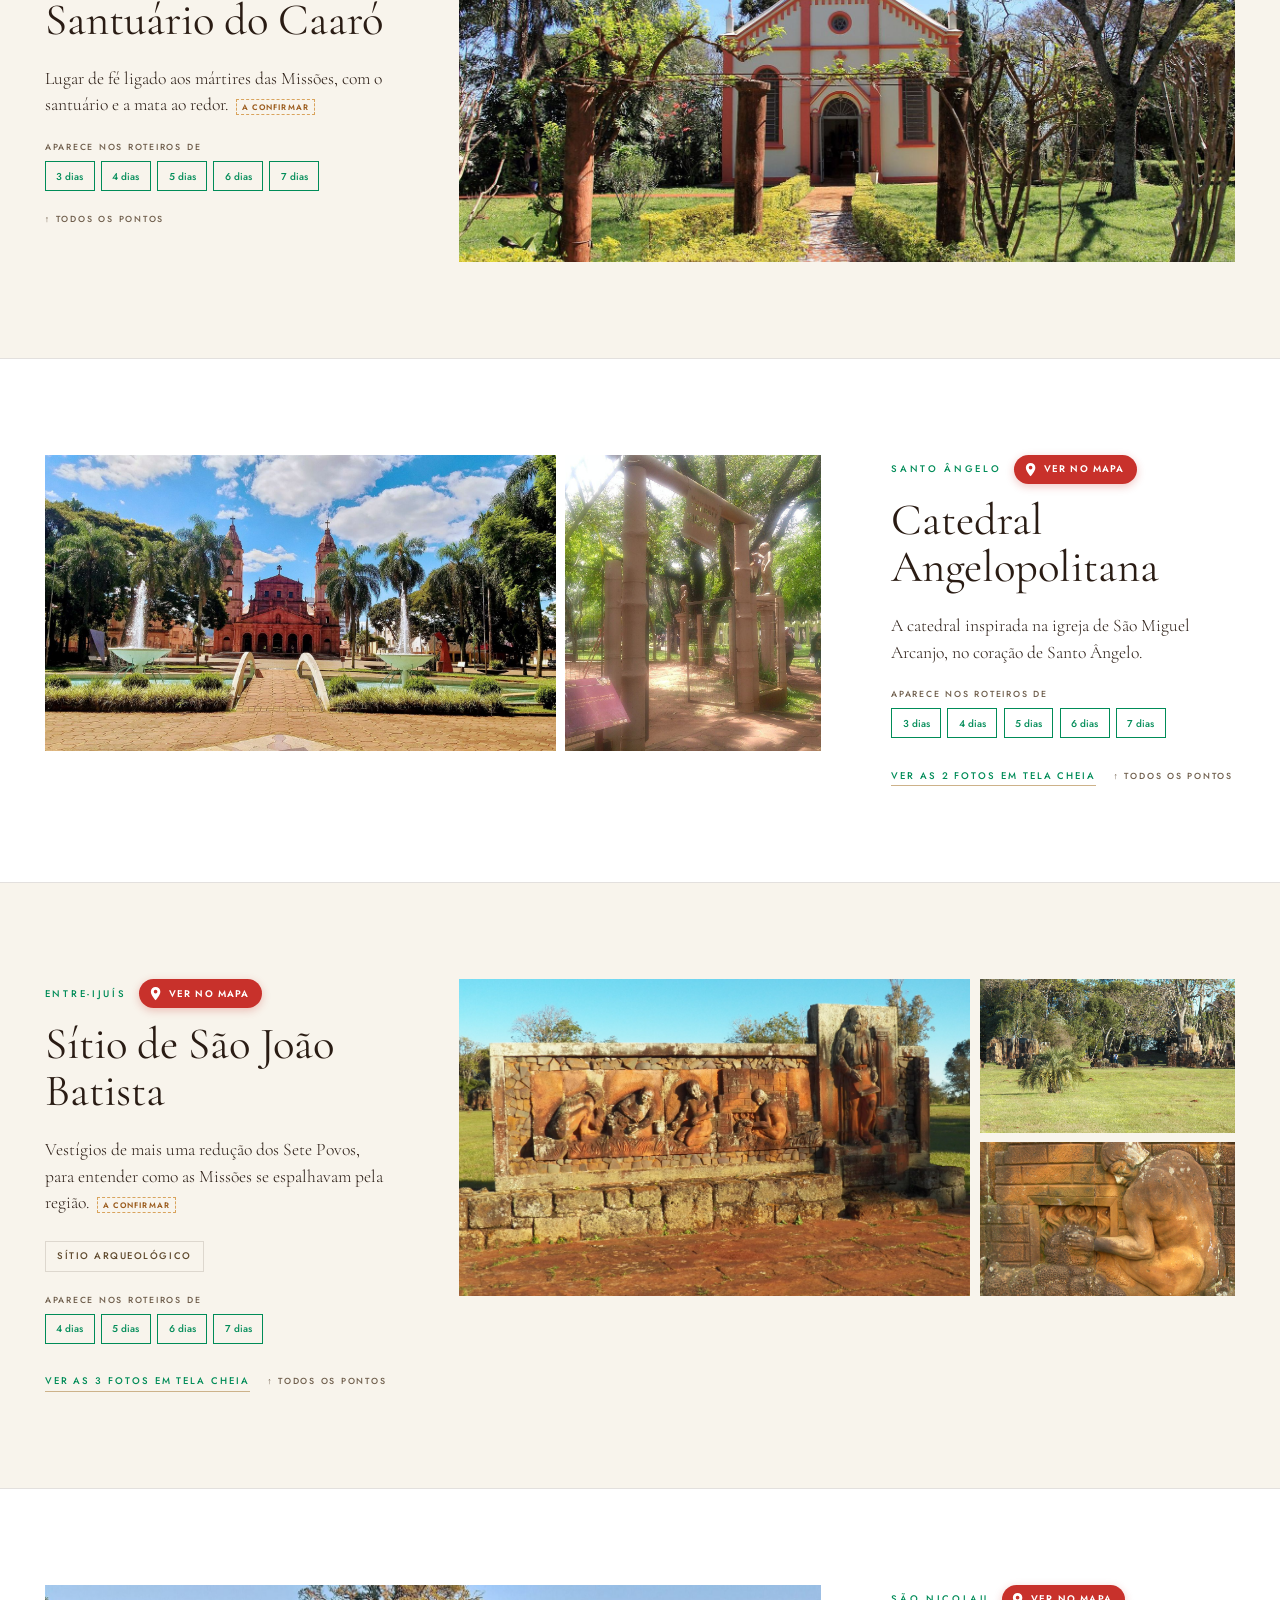
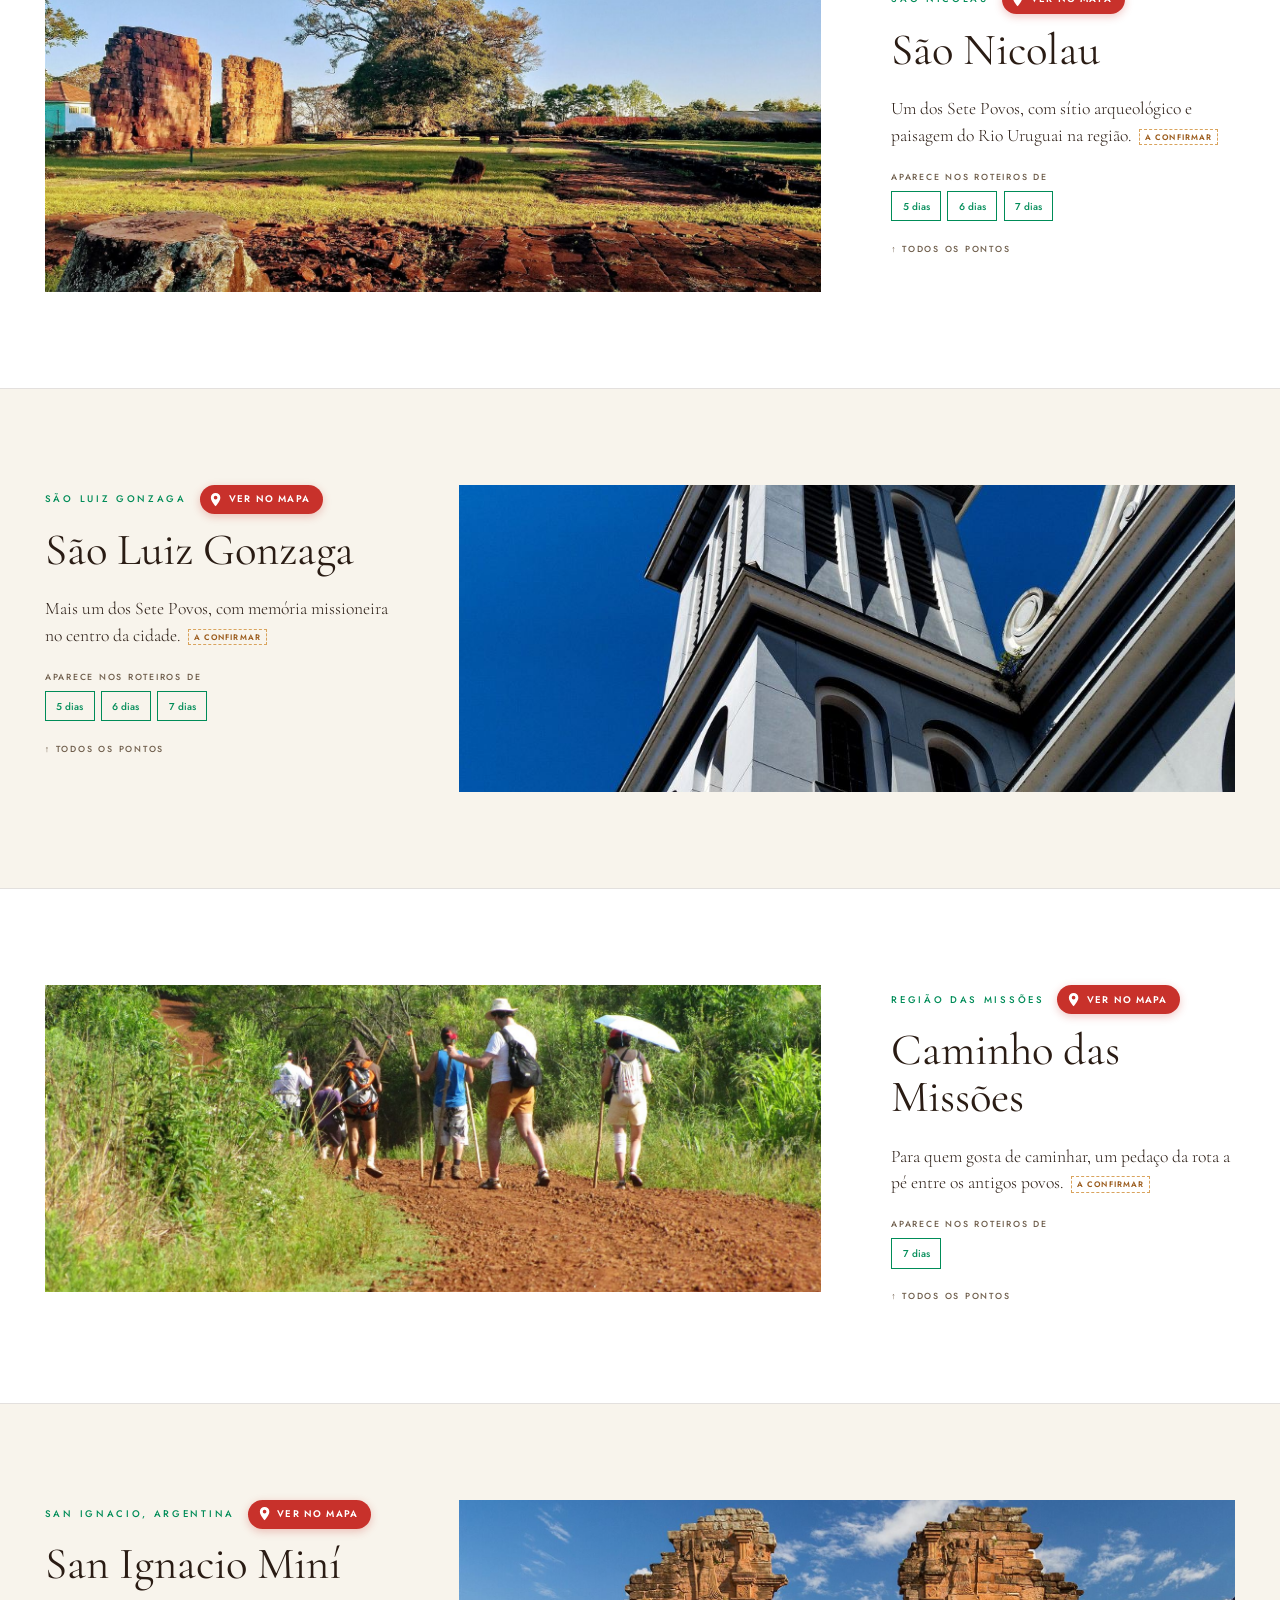
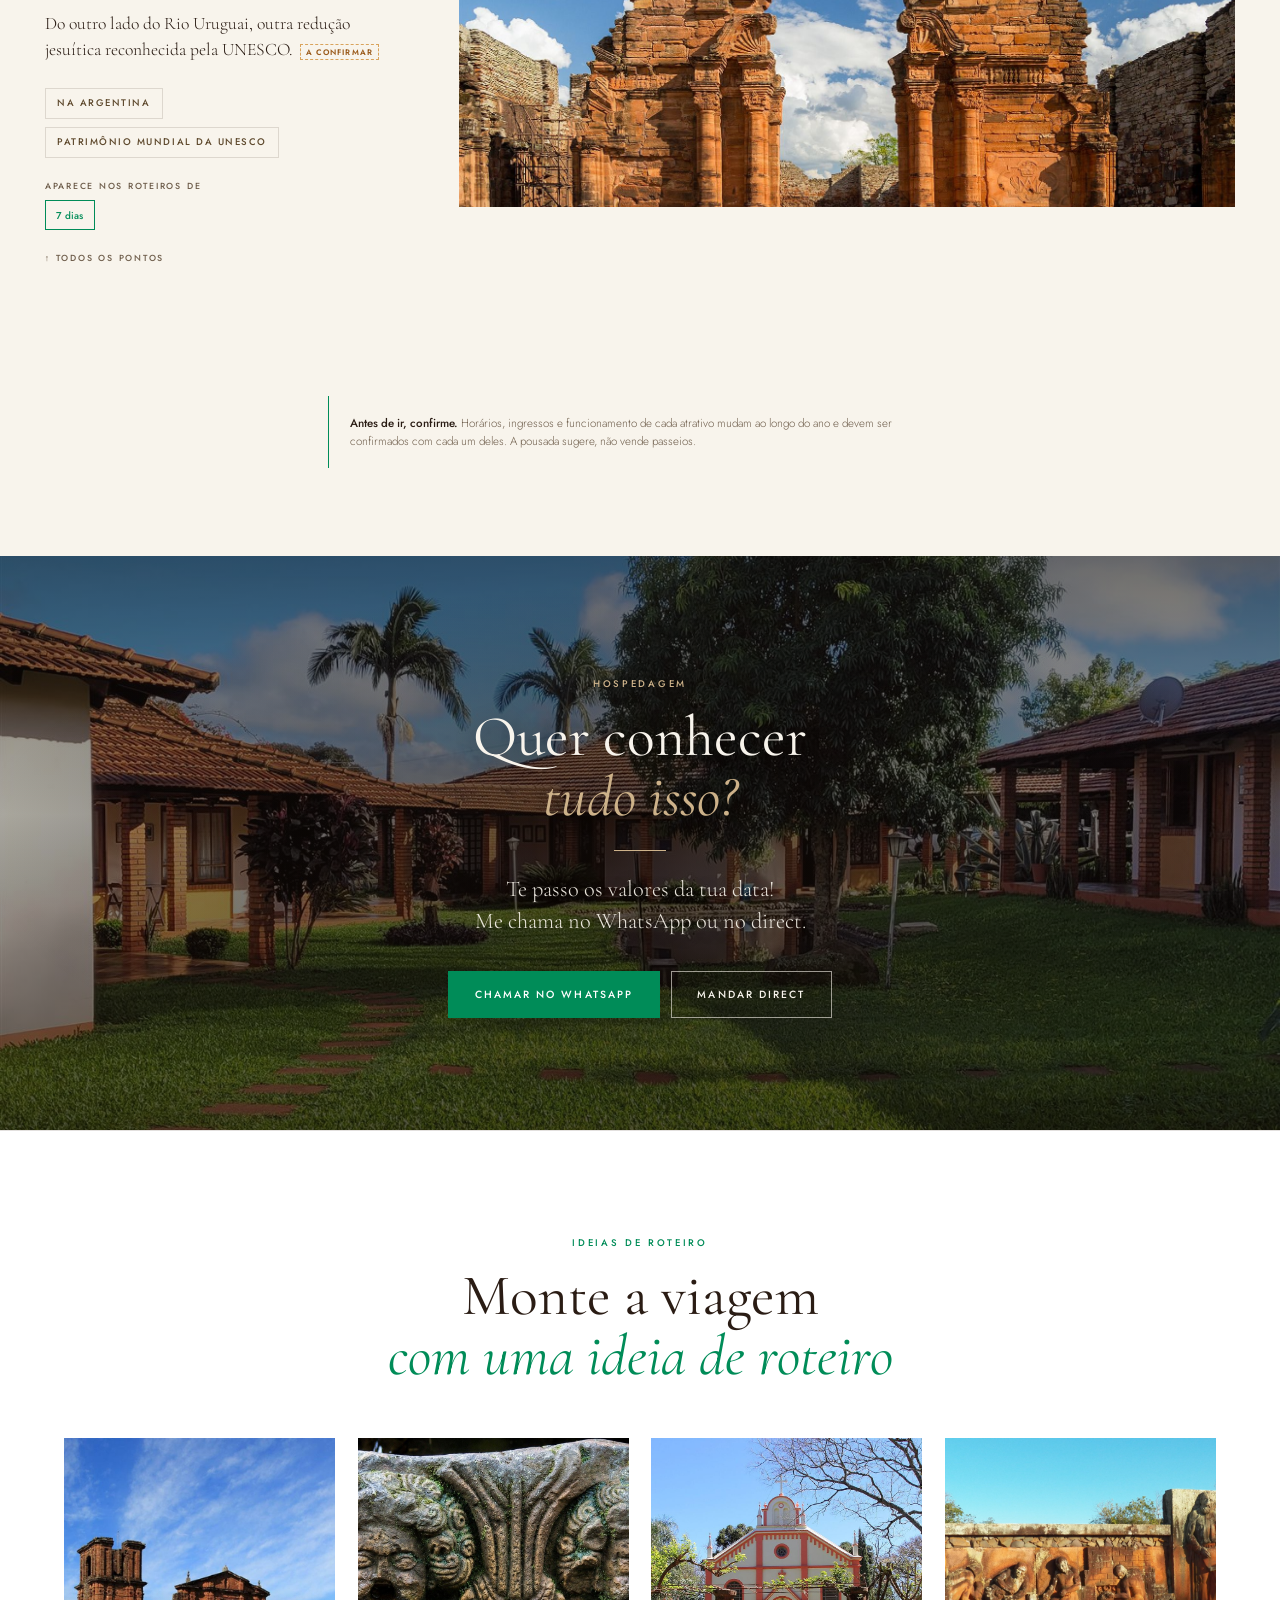
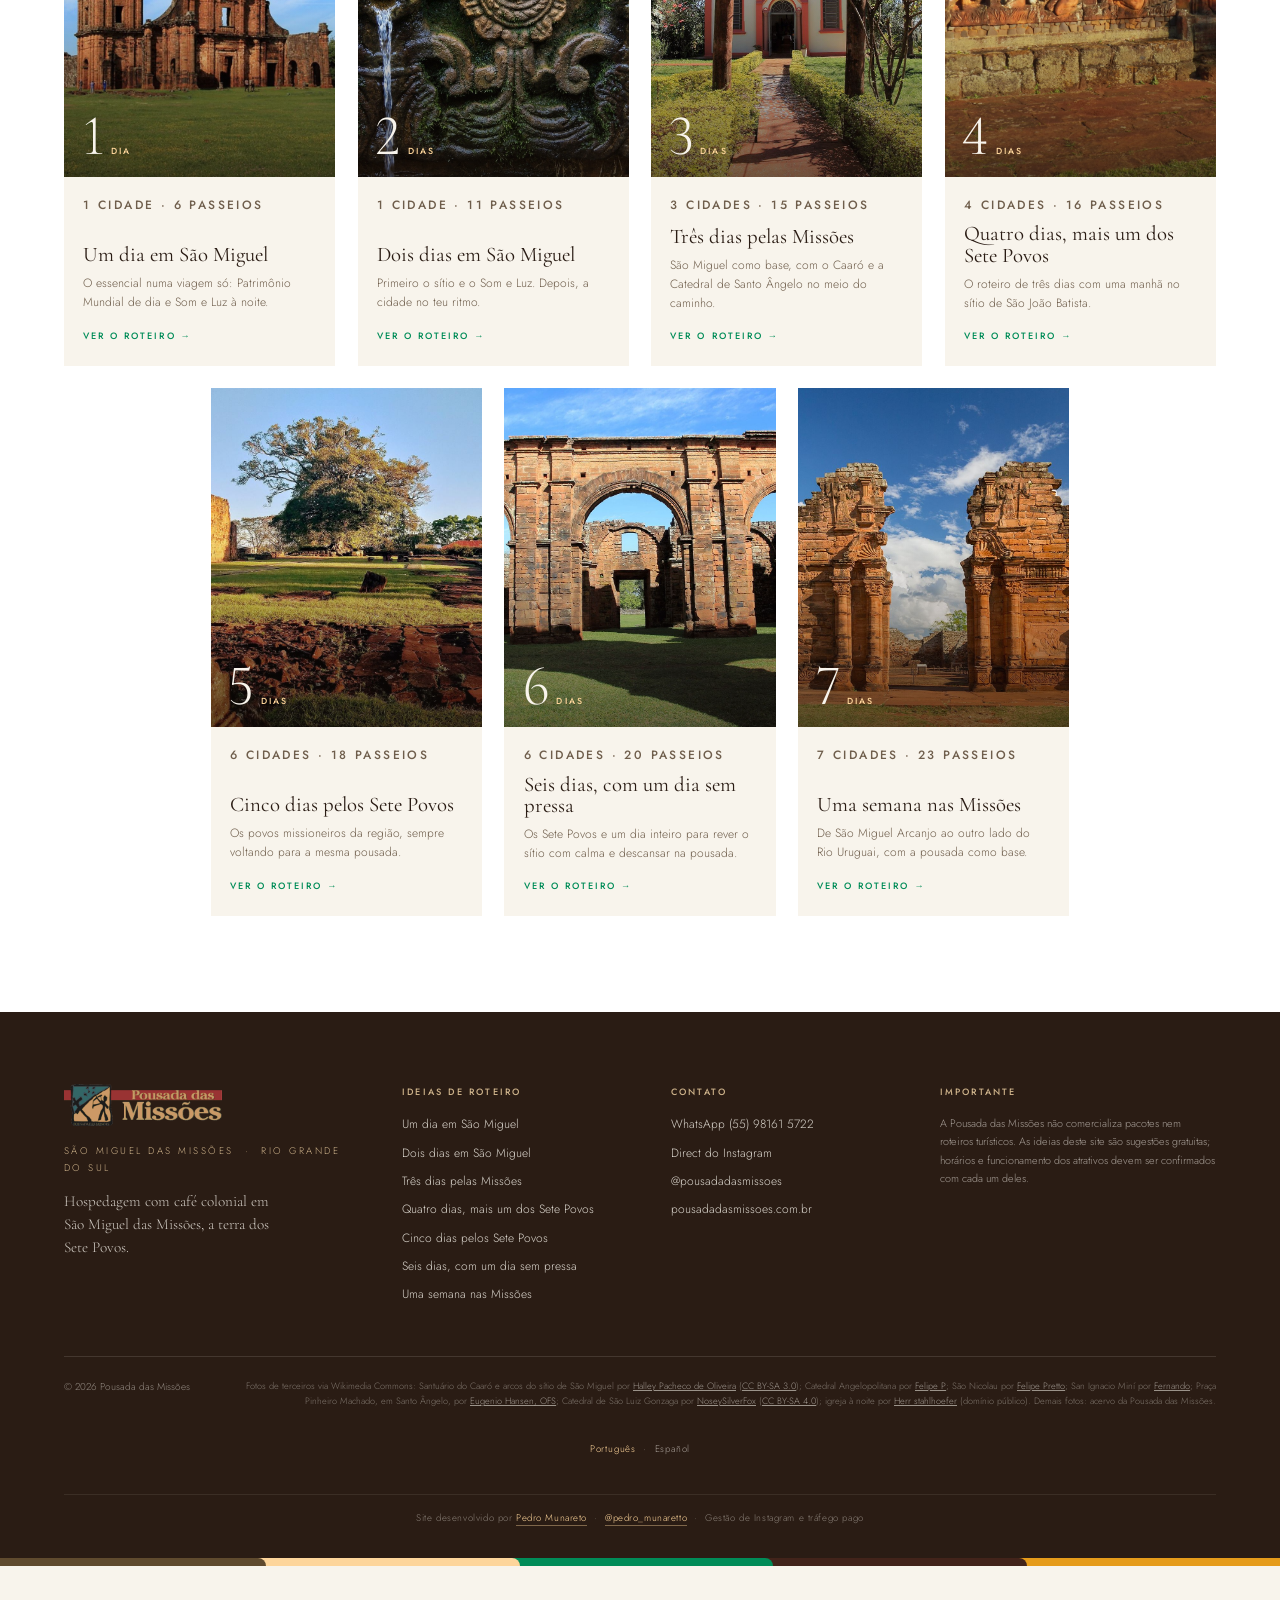
==== commit 72e2d778: "Pontos turisticos: botao Ver no mapa vermelho, com alfinete maior Co-Authored-By: Claude Opus 5.5 <n" ====
--- a/pontos.html
+++ b/pontos.html
@@ -25,7 +25,7 @@
 <script>/* idioma antes de desenhar a pagina: espanhol se o navegador pedir ou se a pessoa escolher ES */
 (function(){var l='pt',e=0;try{var q=/[?&]lang=(pt|es)\b/.exec(location.search);if(q){l=q[1];e=1}else{try{localStorage.removeItem('lang')}catch(y){}var s=sessionStorage.getItem('lang');if(s==='pt'||s==='es'){l=s;e=1}else{var n=navigator.languages||[navigator.language||''];for(var i=0;i<n.length;i++){var c=String(n[i]).toLowerCase();if(c.indexOf('pt')===0)break;if(c.indexOf('es')===0){l='es';break}}}}}catch(x){}
 window.IDIOMA=l;window.IDIOMA_ESCOLHIDO=e;if(l==='es'){var h=document.documentElement;h.lang='es';h.className+=' es';setTimeout(function(){h.className+=' pronto'},1500)}})();</script>
-<link rel="stylesheet" href="estilo.css?v=20261112n">
+<link rel="stylesheet" href="estilo.css?v=20261112o">
 </head>
 <body class="pag-pousada pag-pontos">
 
@@ -140,9 +140,9 @@
 </footer>
 <div class="faixa faixa-base" aria-hidden="true"><i></i><i></i><i></i><i></i><i></i></div>
 
-<script src="roteiros.js?v=20261112n"></script>
-<script src="pontos.js?v=20261112n"></script>
-<script src="es.js?v=20261112n"></script>
-<script src="app.js?v=20261112n"></script>
+<script src="roteiros.js?v=20261112o"></script>
+<script src="pontos.js?v=20261112o"></script>
+<script src="es.js?v=20261112o"></script>
+<script src="app.js?v=20261112o"></script>
 </body>
 </html>
--- a/estilo.css
+++ b/estilo.css
@@ -715,6 +715,6 @@
 /* alfinete "Ver no mapa" ao lado da cidade de cada ponto turistico */
 .espaco-local { display: flex; flex-wrap: wrap; align-items: center; gap: 10px 16px; }
 .espaco-local .rotulo { margin: 0; }
-.espaco-mapa { display: inline-flex; align-items: center; gap: 6px; padding: 5px 11px 5px 9px; border: 1px solid var(--verde); border-radius: 999px; font-size: 11px; font-weight: 500; letter-spacing: .14em; text-transform: uppercase; color: var(--verde); text-decoration: none; transition: background .2s ease, color .2s ease; }
+.espaco-mapa { display: inline-flex; align-items: center; gap: 7px; padding: 8px 16px 8px 11px; background: #c8312b; border: 0; border-radius: 999px; box-shadow: 0 3px 10px rgba(200, 49, 43, .28); font-size: 12px; font-weight: 600; letter-spacing: .12em; text-transform: uppercase; color: #fff; text-decoration: none; transition: background .2s ease, box-shadow .2s ease, transform .2s ease; }
 .espaco-mapa svg { flex: 0 0 auto; }
-.espaco-mapa:hover { background: var(--verde); color: #fff; }
+.espaco-mapa:hover { background: #a3241f; box-shadow: 0 5px 14px rgba(163, 36, 31, .34); transform: translateY(-1px); }
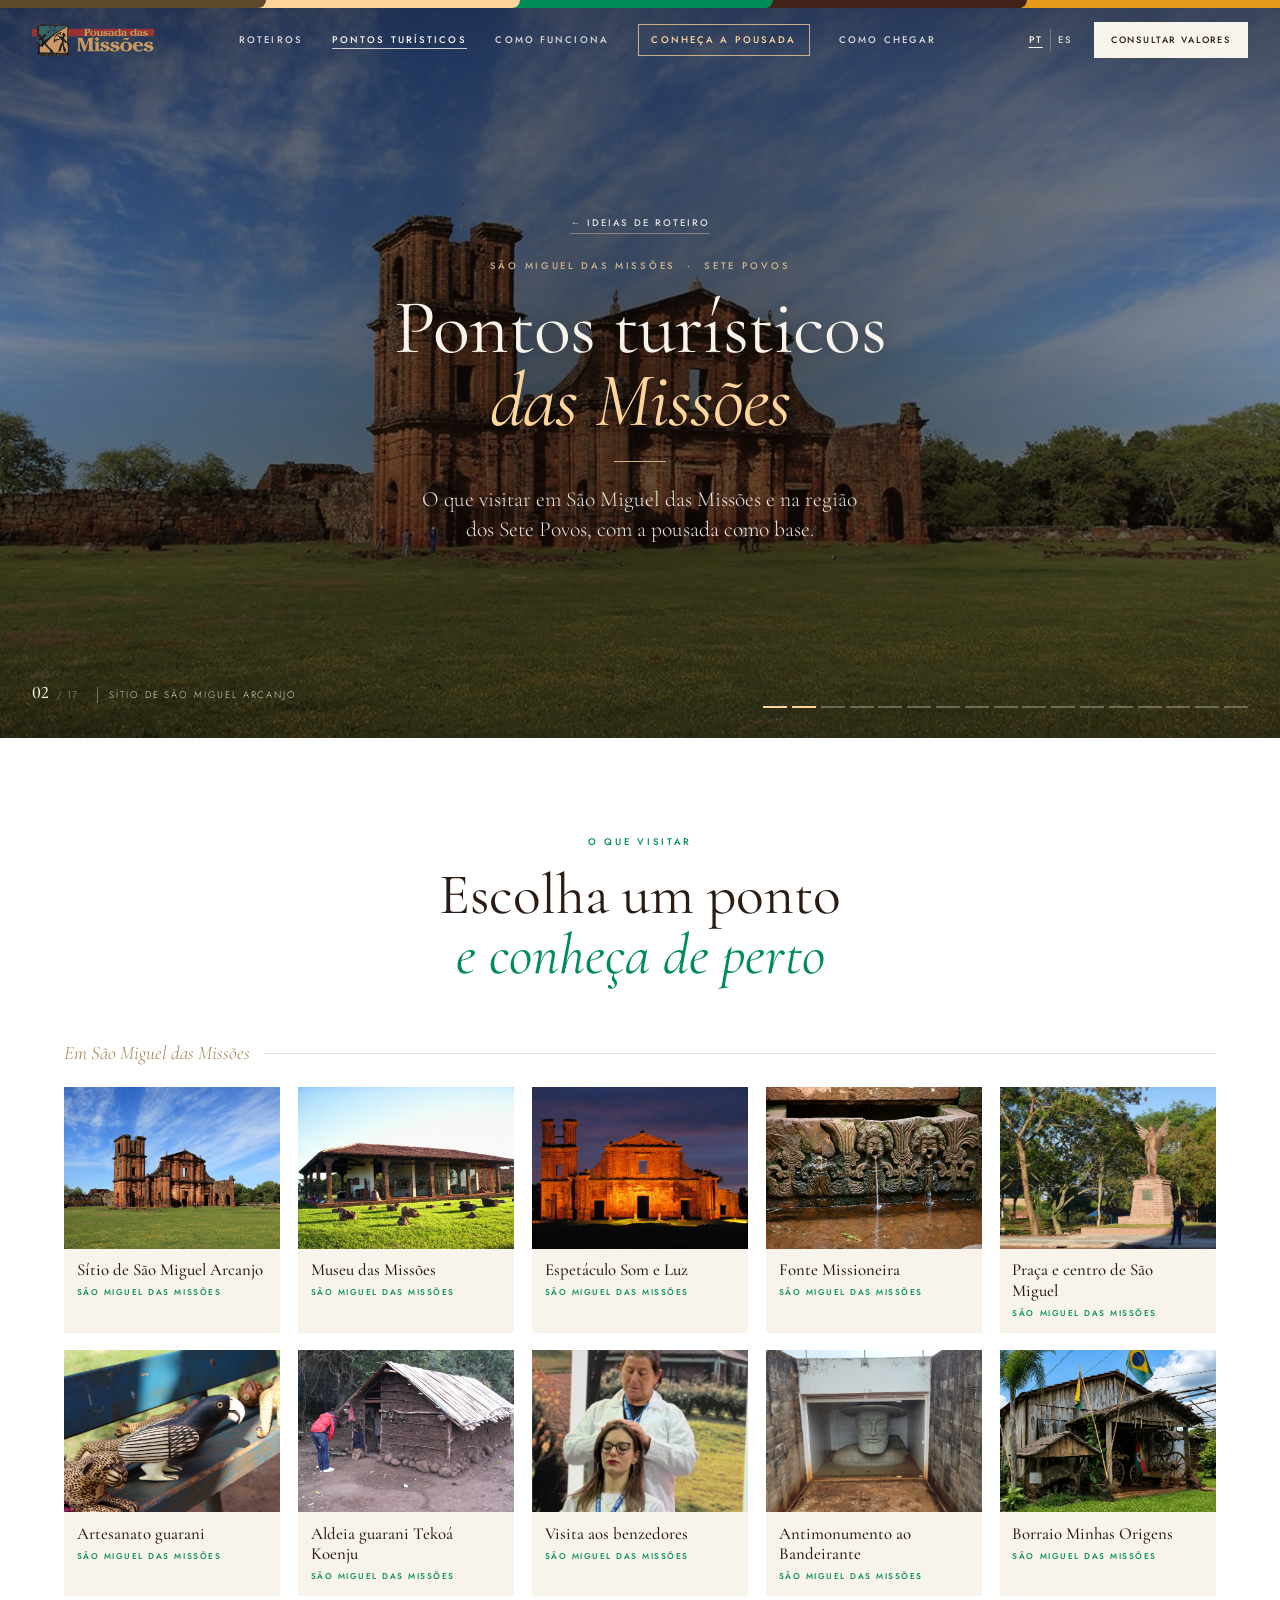
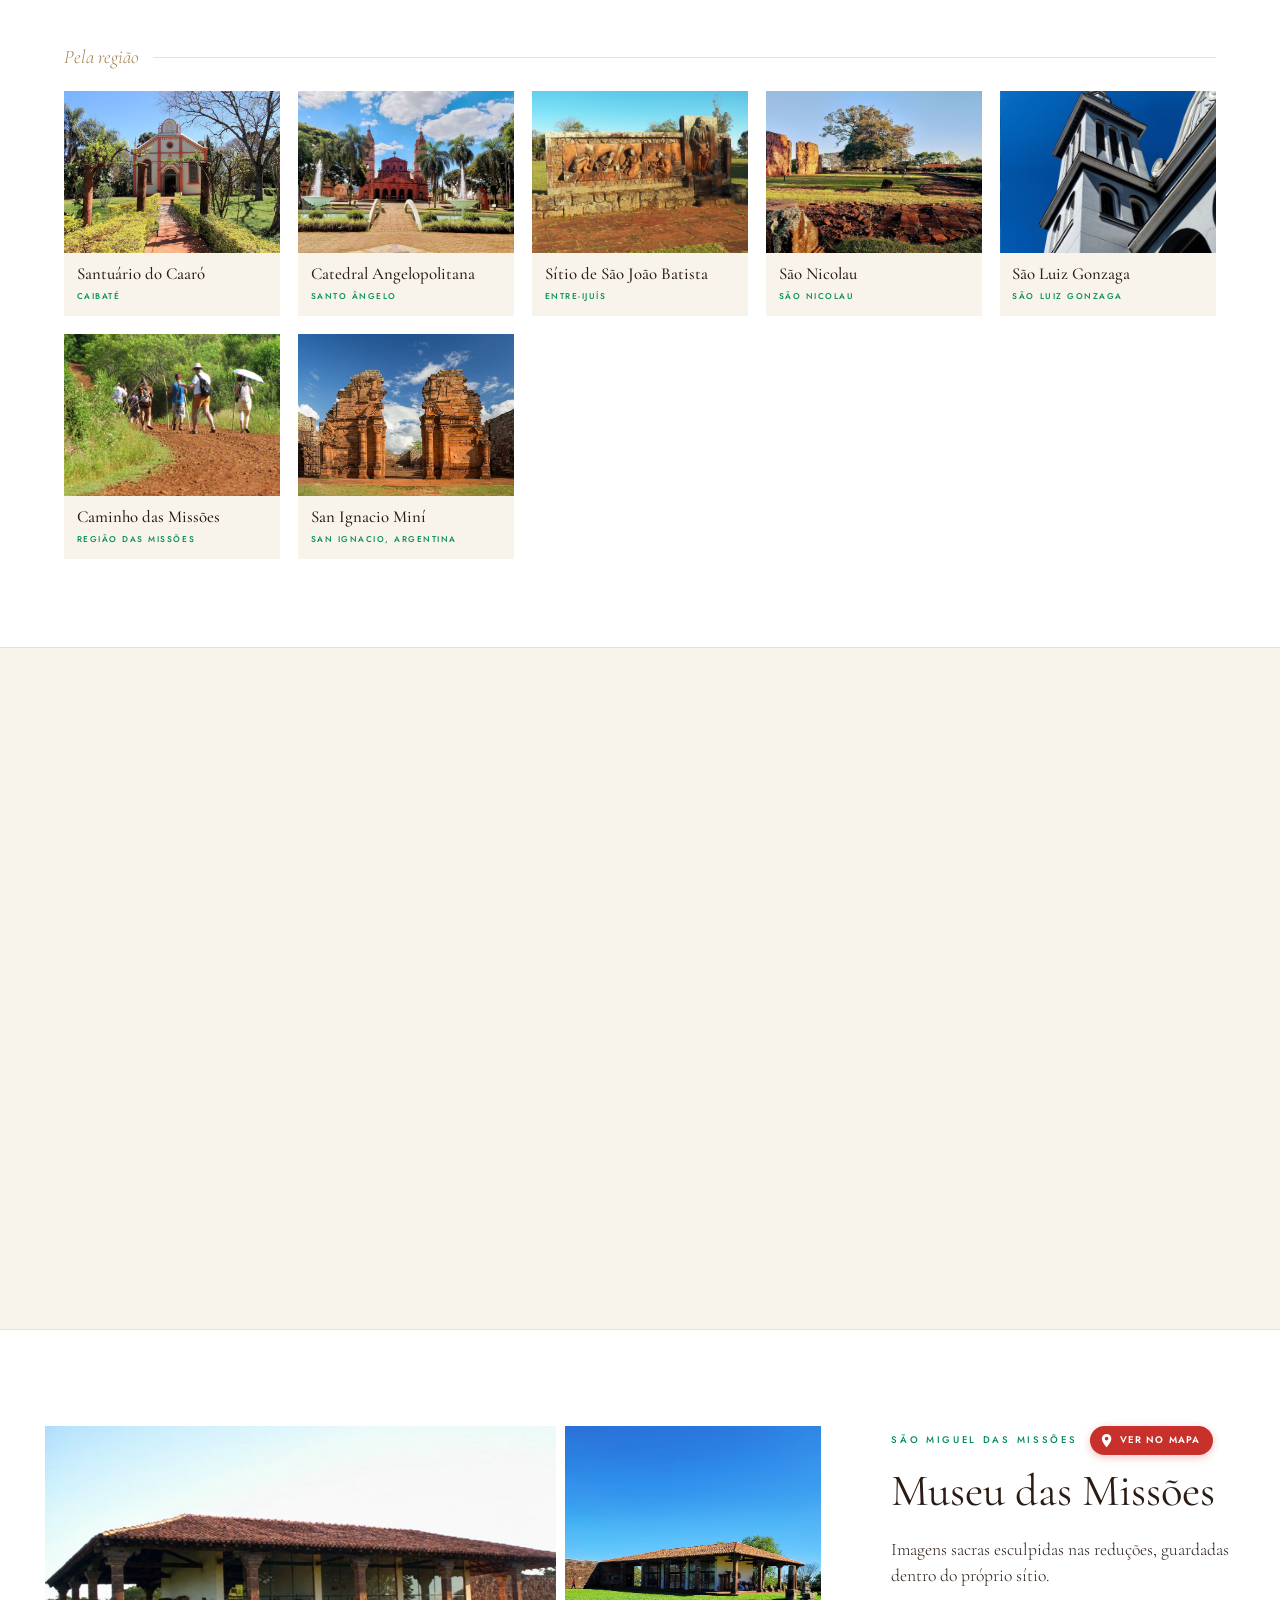
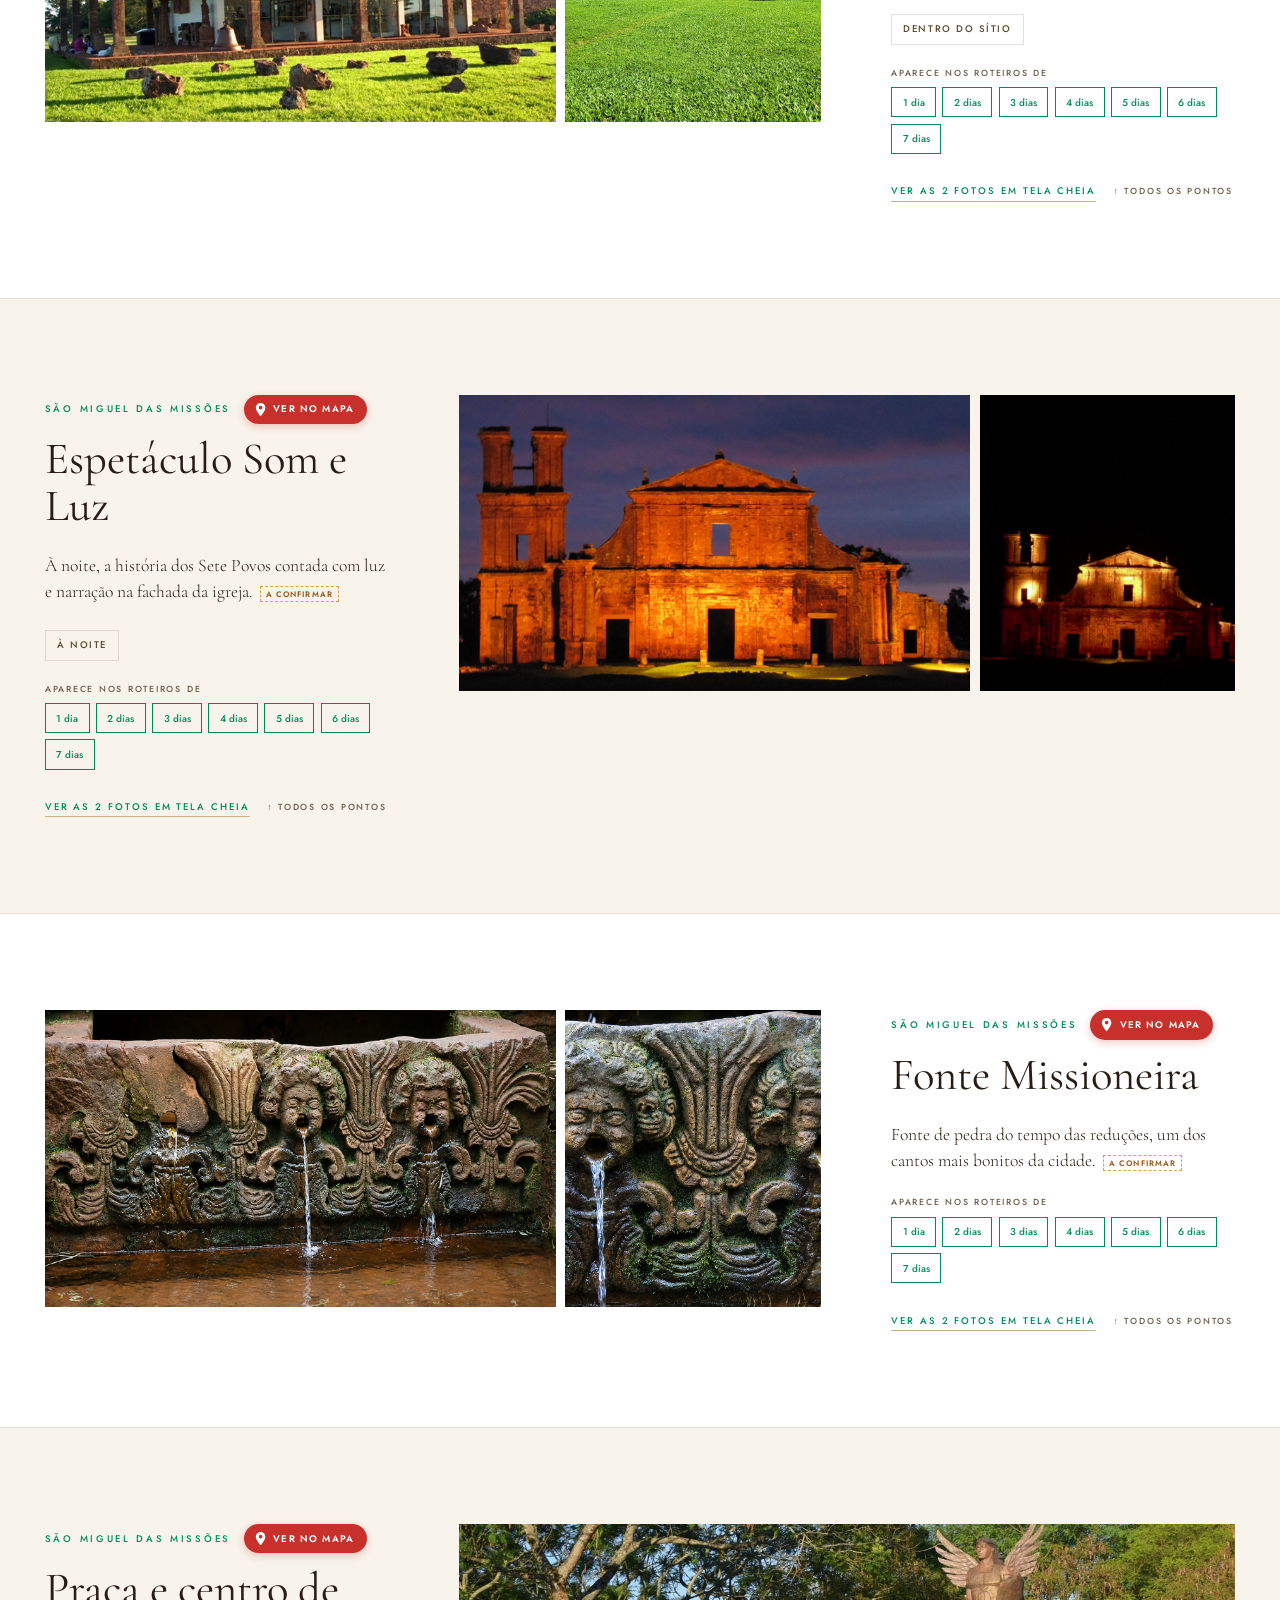
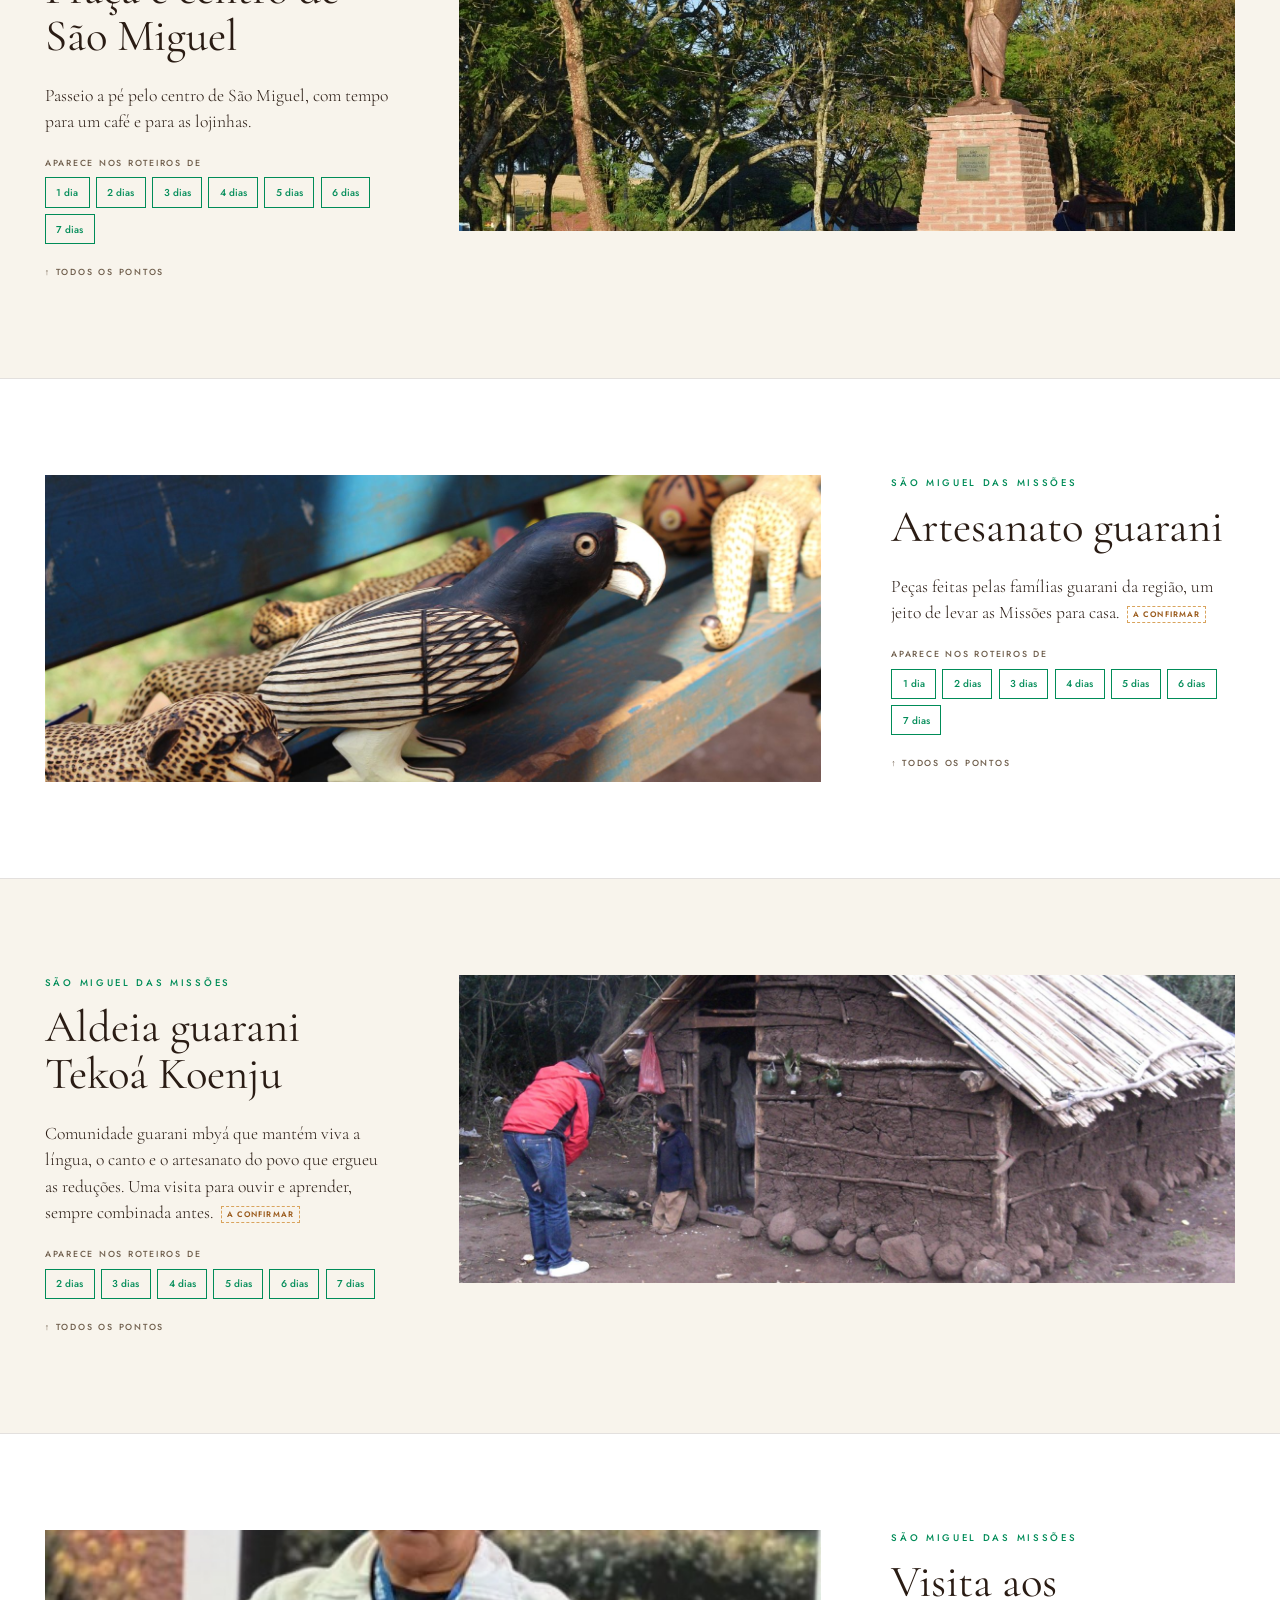
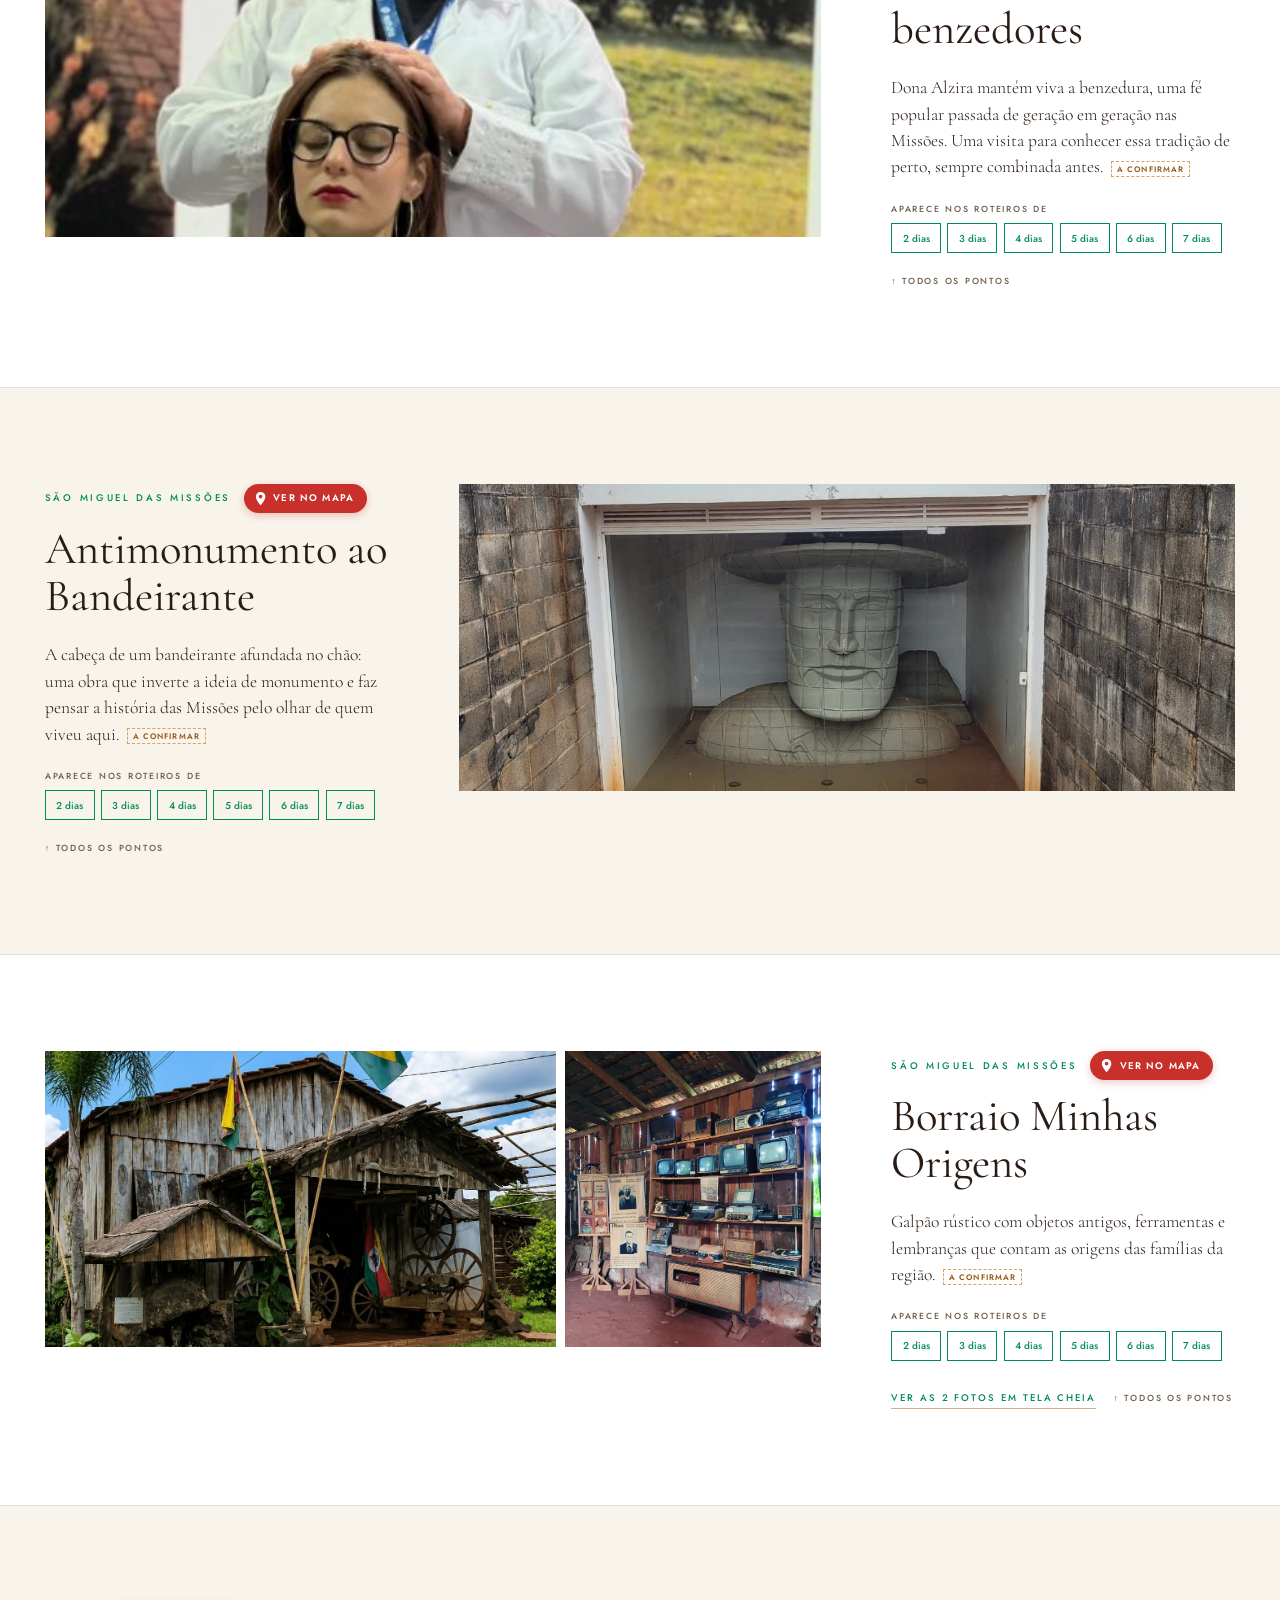
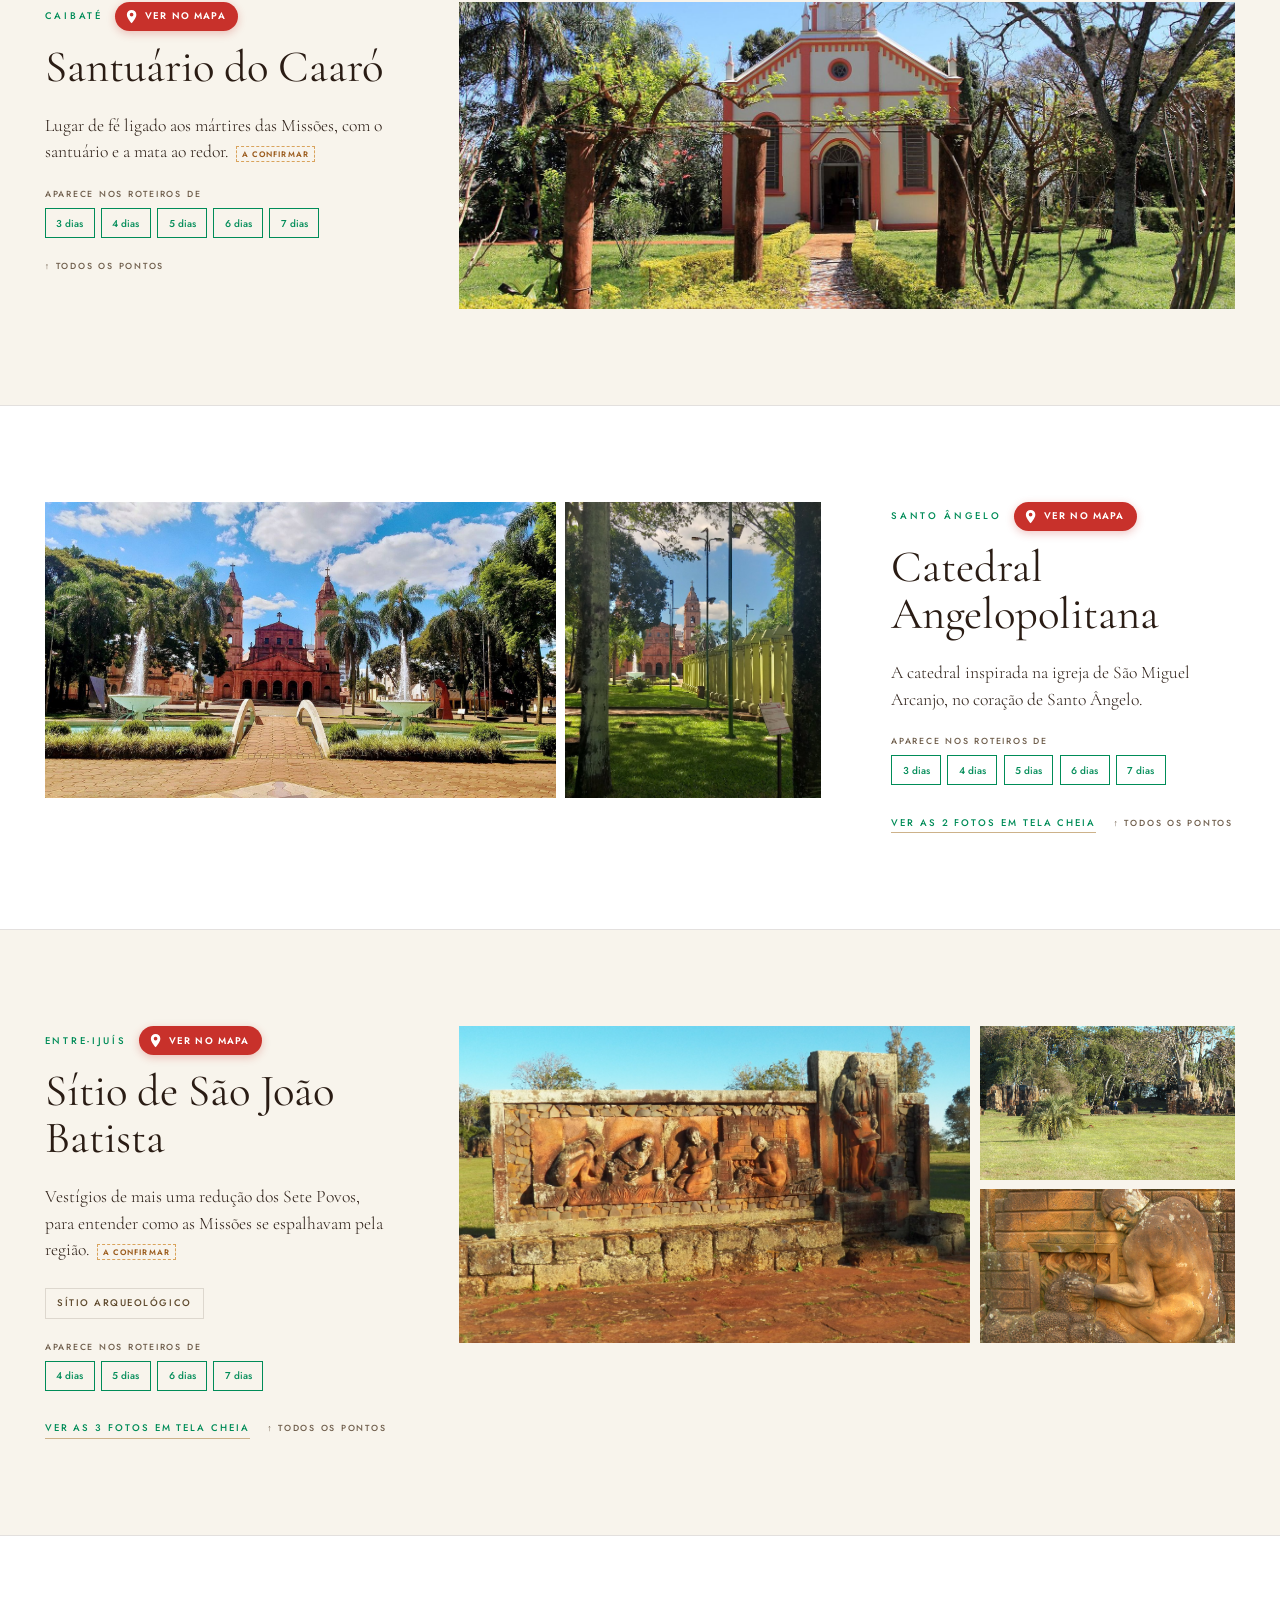
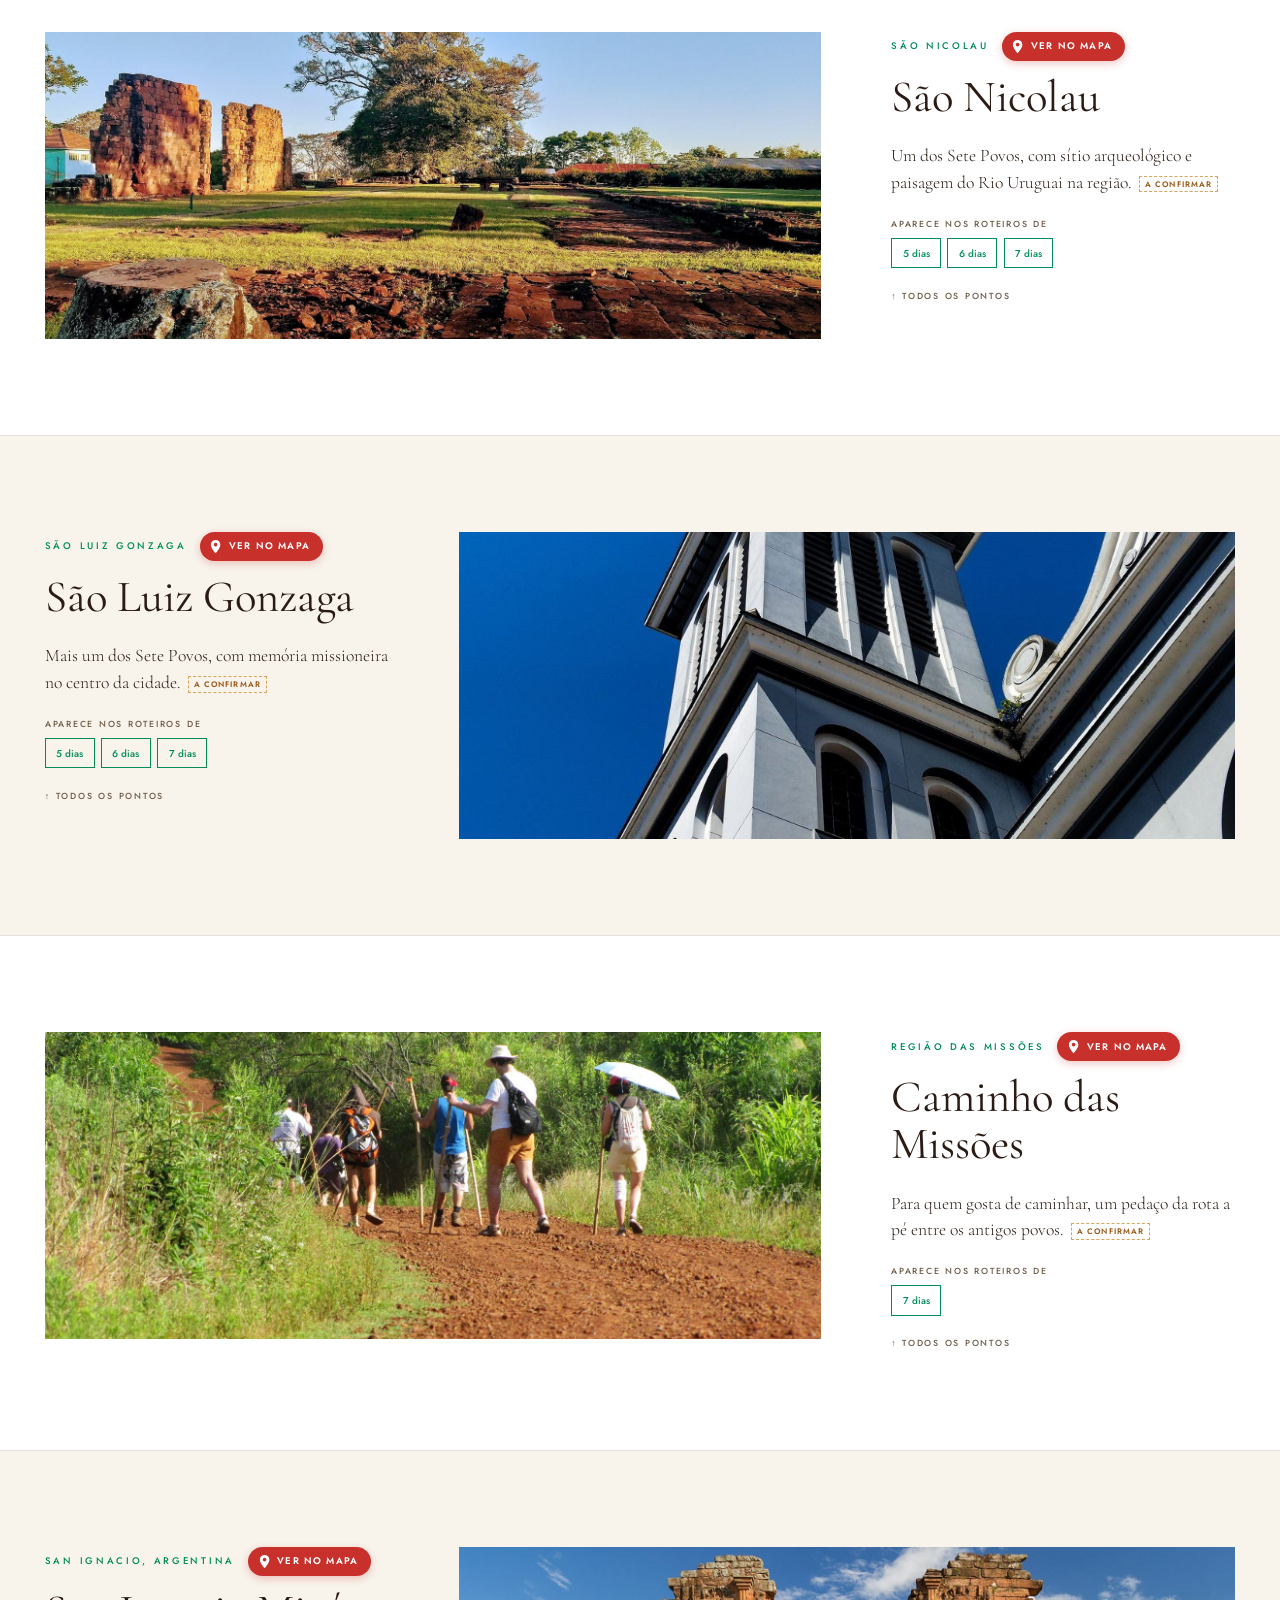
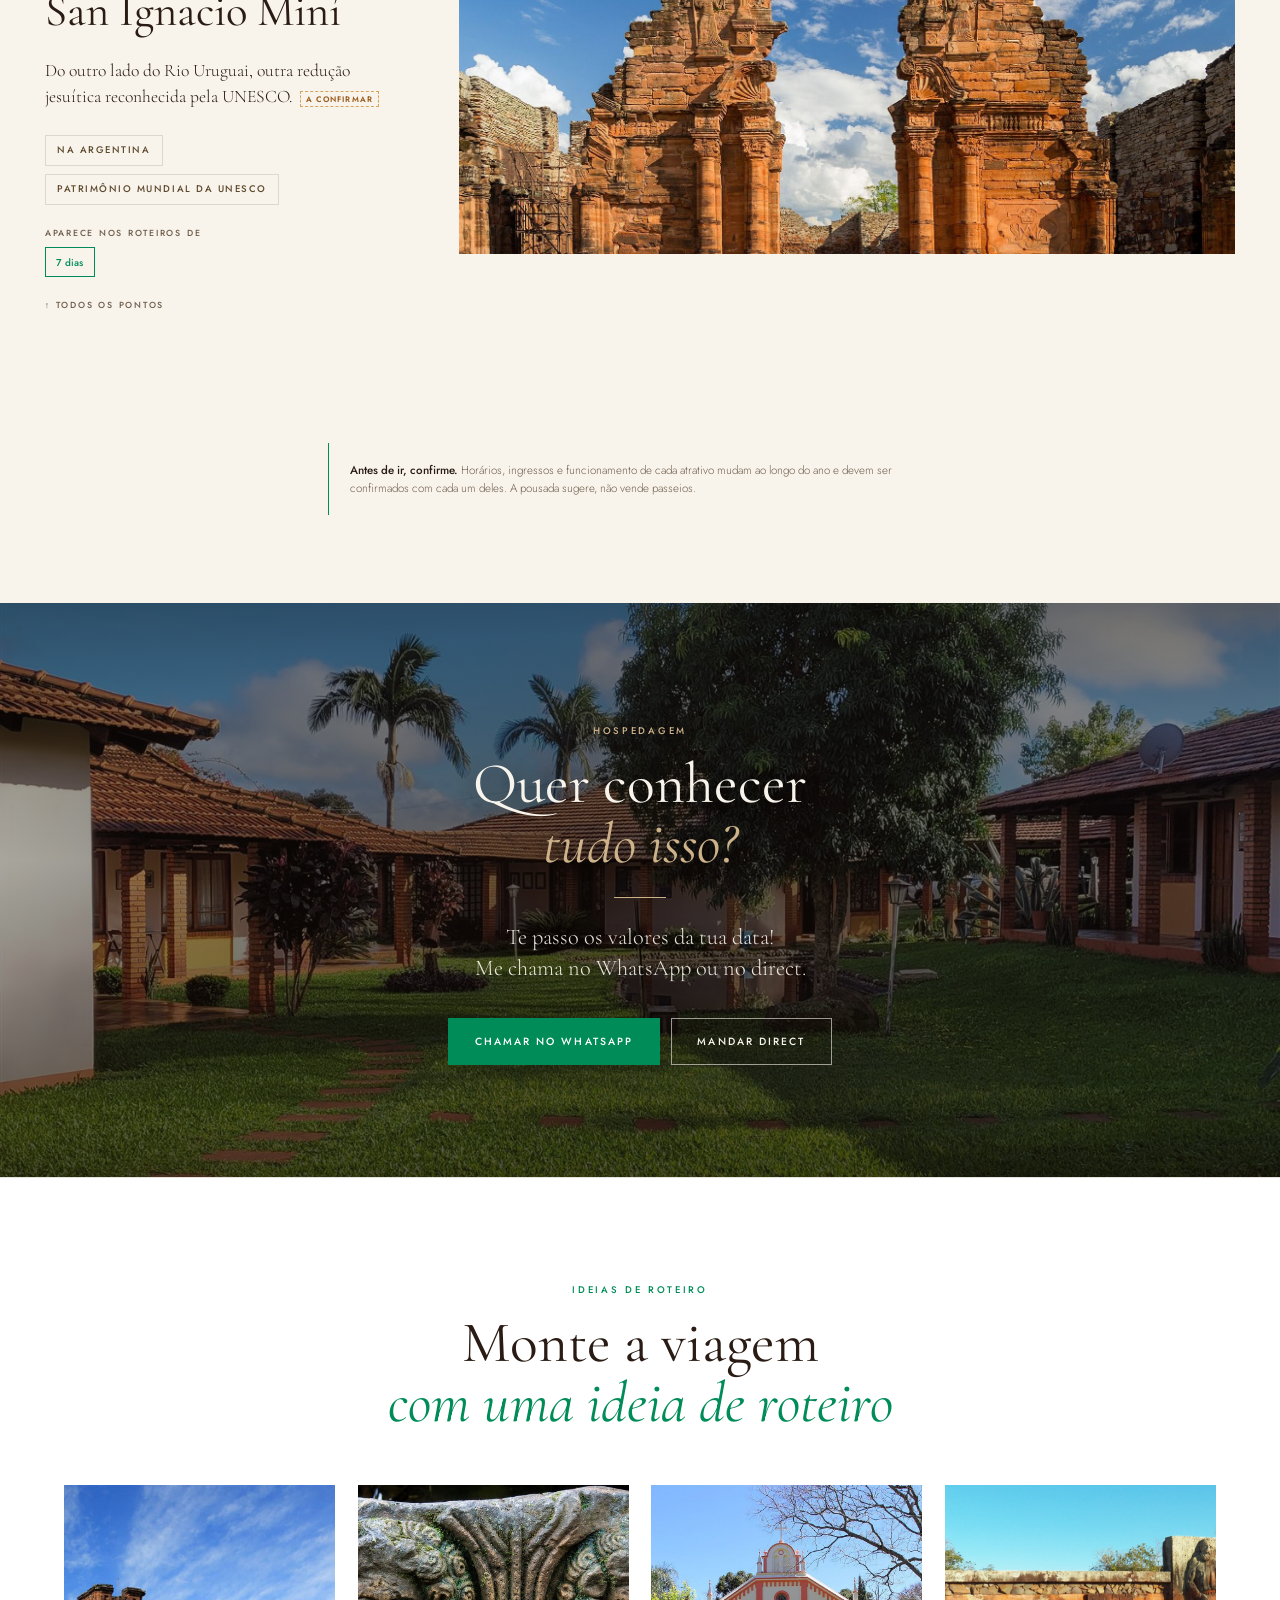
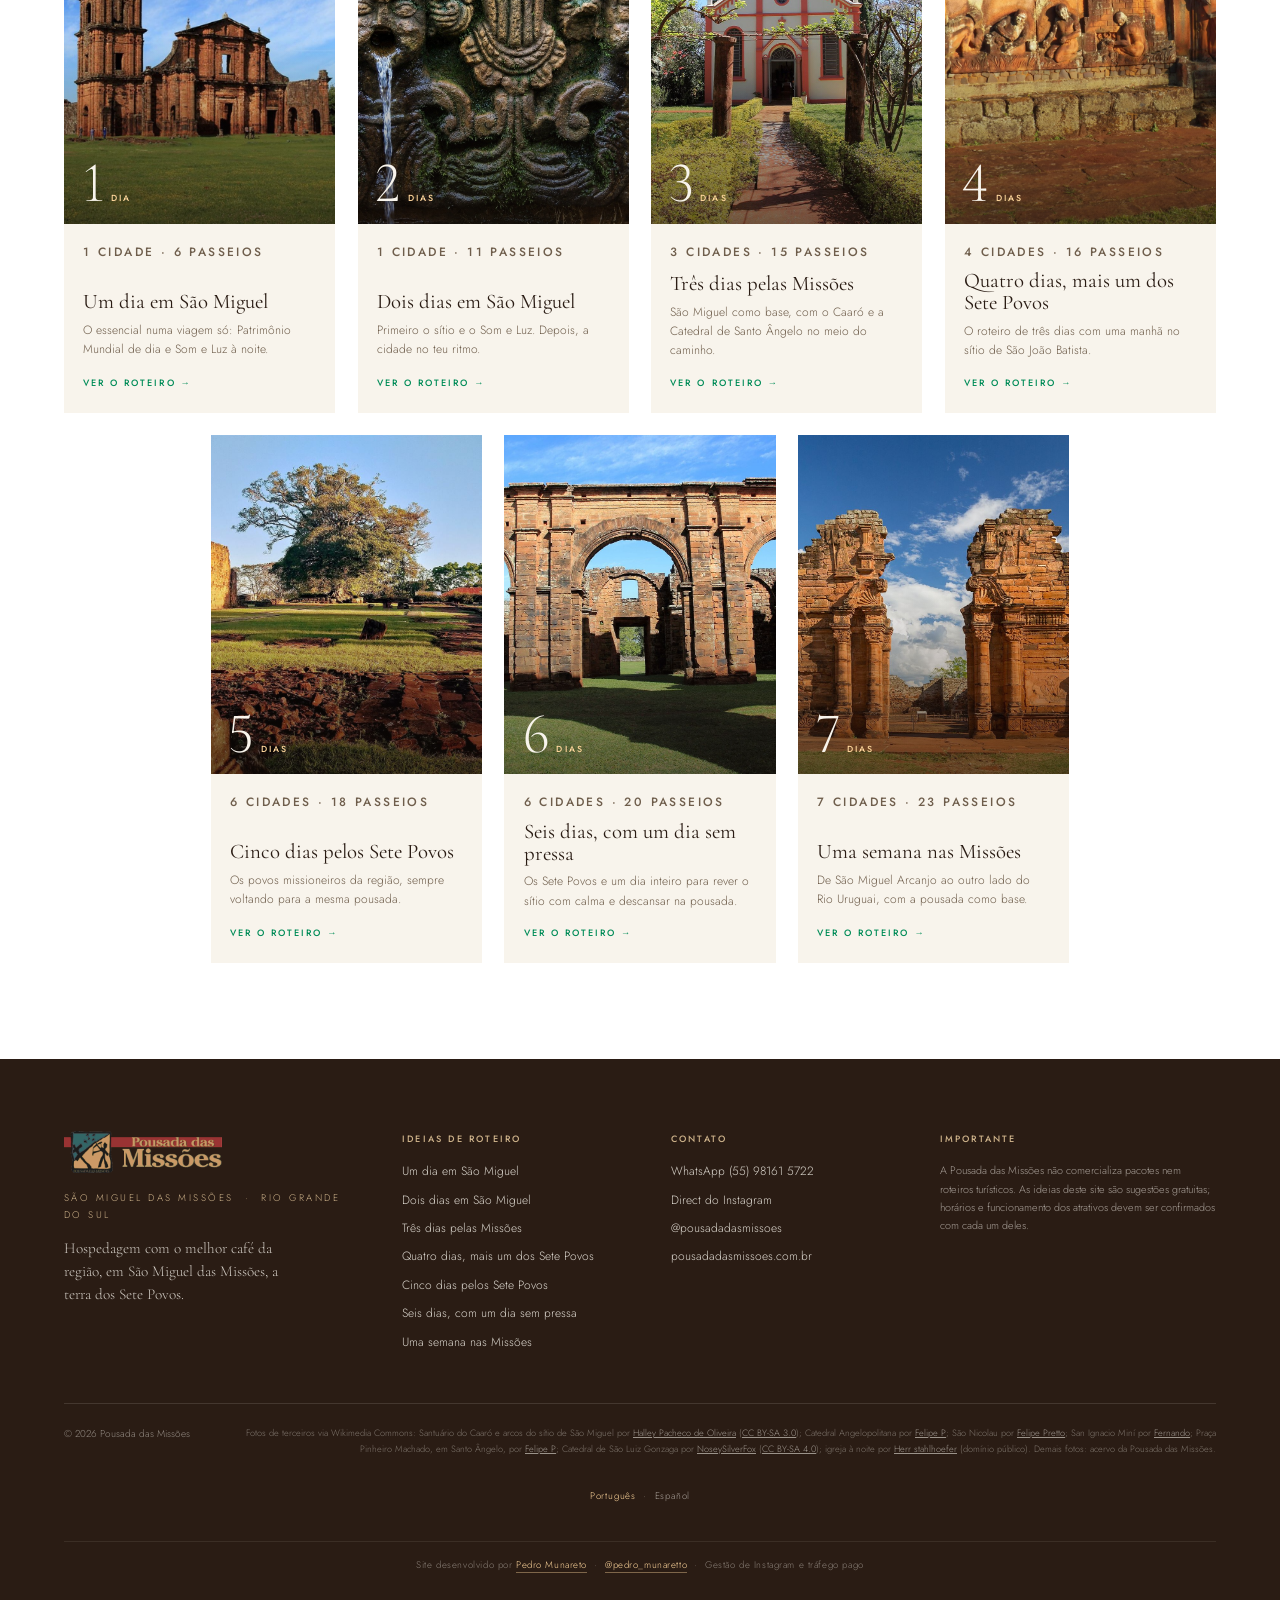
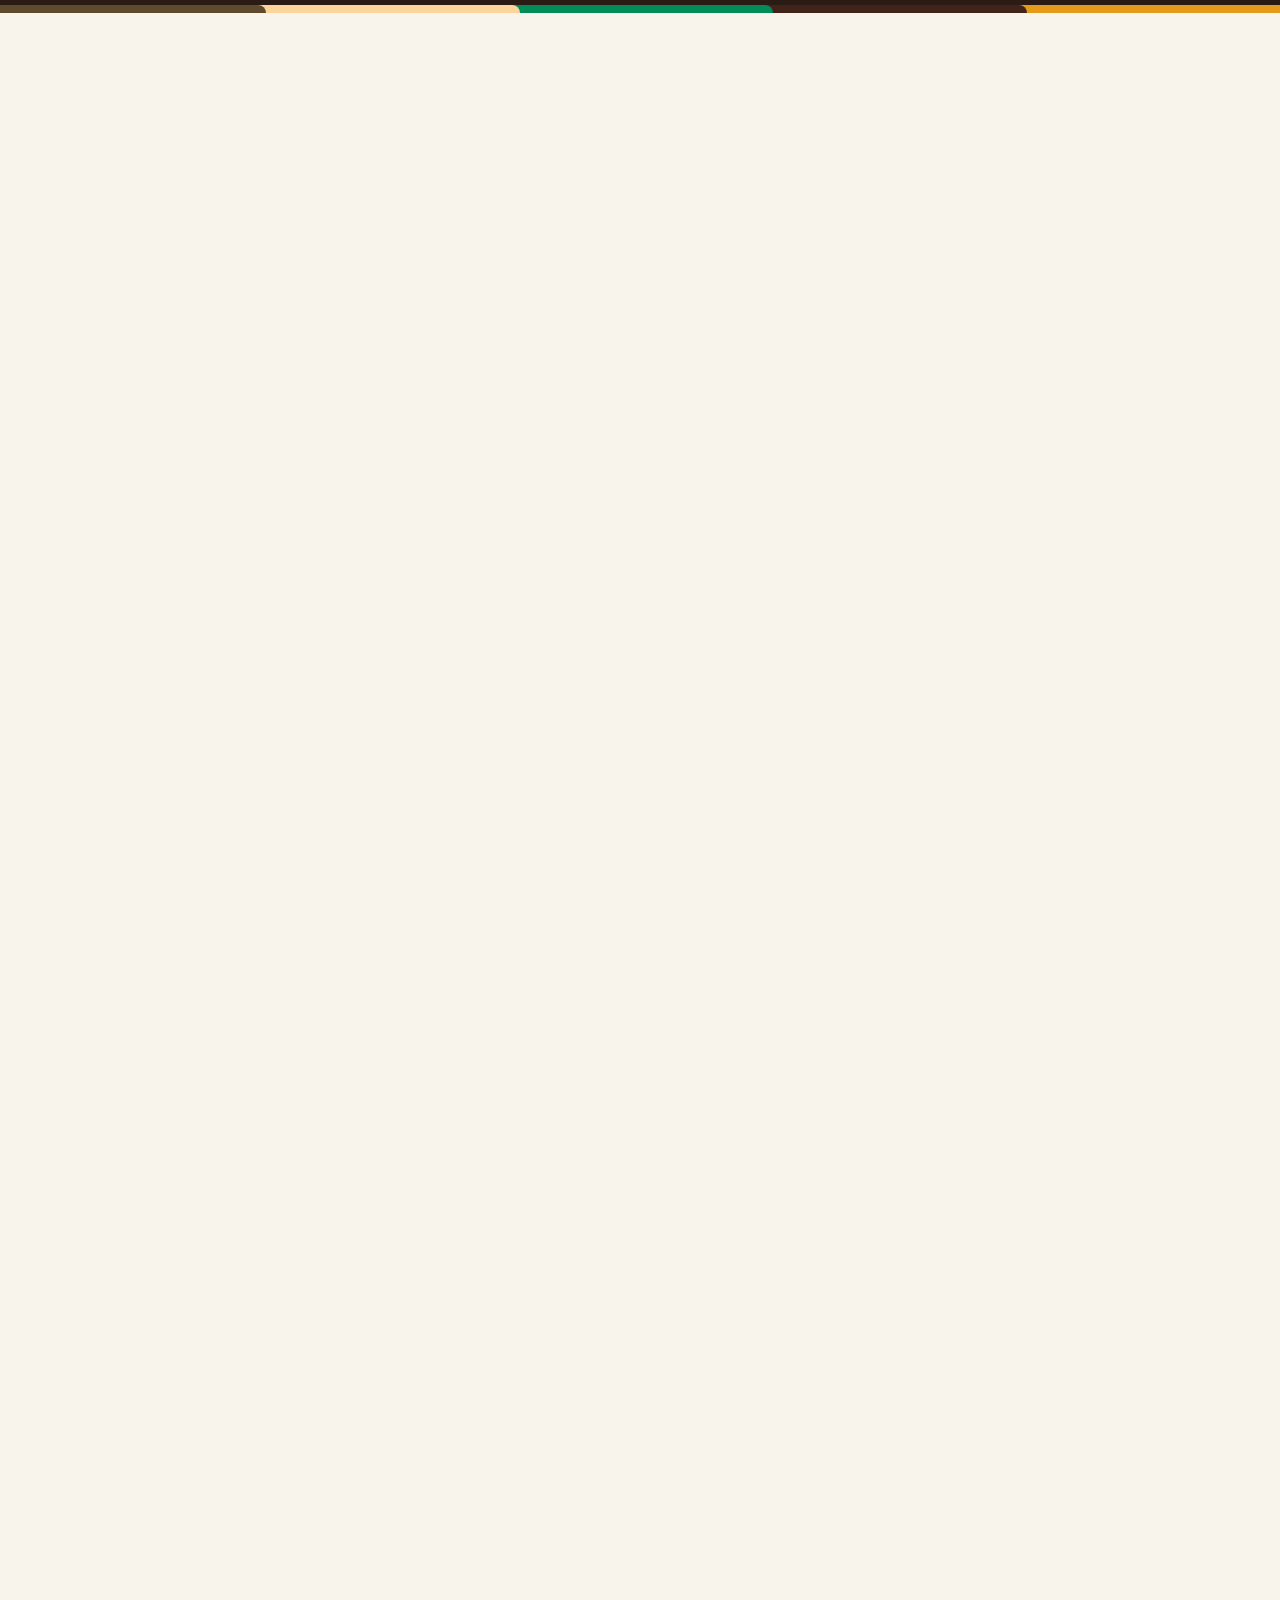
==== commit eb6ccbf2: "Foto nova da Praca Pinheiro Machado, nome Borraio Minhas Origens e 'o melhor cafe da regiao' no luga" ====
--- a/pontos.html
+++ b/pontos.html
@@ -25,7 +25,7 @@
 <script>/* idioma antes de desenhar a pagina: espanhol se o navegador pedir ou se a pessoa escolher ES */
 (function(){var l='pt',e=0;try{var q=/[?&]lang=(pt|es)\b/.exec(location.search);if(q){l=q[1];e=1}else{try{localStorage.removeItem('lang')}catch(y){}var s=sessionStorage.getItem('lang');if(s==='pt'||s==='es'){l=s;e=1}else{var n=navigator.languages||[navigator.language||''];for(var i=0;i<n.length;i++){var c=String(n[i]).toLowerCase();if(c.indexOf('pt')===0)break;if(c.indexOf('es')===0){l='es';break}}}}}catch(x){}
 window.IDIOMA=l;window.IDIOMA_ESCOLHIDO=e;if(l==='es'){var h=document.documentElement;h.lang='es';h.className+=' es';setTimeout(function(){h.className+=' pronto'},1500)}})();</script>
-<link rel="stylesheet" href="estilo.css?v=20261112o">
+<link rel="stylesheet" href="estilo.css?v=20261112p">
 </head>
 <body class="pag-pousada pag-pontos">
 
@@ -103,7 +103,7 @@
     <div class="rodape-marca">
       <img src="img/logo.png" alt="Pousada das Missões">
       <p class="rodape-local">São Miguel das Missões &nbsp;·&nbsp; Rio Grande do Sul</p>
-      <p class="rodape-frase" data-es="Alojamiento con desayuno colonial en São Miguel das Missões, la tierra de los Siete Pueblos.">Hospedagem com café colonial em São Miguel das Missões, a terra dos Sete Povos.</p>
+      <p class="rodape-frase" data-es="Alojamiento con el mejor desayuno de la región, en São Miguel das Missões, la tierra de los Siete Pueblos.">Hospedagem com o melhor café da região, em São Miguel das Missões, a terra dos Sete Povos.</p>
     </div>
     <div>
       <p class="rodape-tit" data-es="Ideas de itinerario">Ideias de roteiro</p>
@@ -130,7 +130,7 @@
       Catedral Angelopolitana por <a href="https://commons.wikimedia.org/wiki/File:Catedral_angelopolitana_santo_angelo.jpg" target="_blank" rel="noopener">Felipe P</a>;
       São Nicolau por <a href="https://commons.wikimedia.org/wiki/File:Ruinas_sao_nicolau3.jpg" target="_blank" rel="noopener">Felipe Pretto</a>;
       San Ignacio Miní por <a href="https://commons.wikimedia.org/wiki/File:Ruins_of_San_Ignacio_Min%C3%AD_-_Church.jpg" target="_blank" rel="noopener">Fernando</a>;
-      <span data-es="Plaza Pinheiro Machado, en Santo Ângelo, por">Praça Pinheiro Machado, em Santo Ângelo, por</span> <a href="https://commons.wikimedia.org/wiki/File:Pra%C3%A7a_Pinheiro_Machado,_Santo_%C3%82ngelo_54.jpg" target="_blank" rel="noopener">Eugenio Hansen, OFS</a>;
+      <span data-es="Plaza Pinheiro Machado, en Santo Ângelo, por">Praça Pinheiro Machado, em Santo Ângelo, por</span> <a href="https://commons.wikimedia.org/wiki/File:Pra%C3%A7a_Pinheiro_Machado_Santo_Angelo.jpg" target="_blank" rel="noopener">Felipe P</a>;
       Catedral de São Luiz Gonzaga por <a href="https://commons.wikimedia.org/wiki/File:Cathedral_Basilica_S%C3%A3o_Luiz_Gonzaga,_%D1%81ampan%C3%A1rio.jpg" target="_blank" rel="noopener">NoseySilverFox</a>
       (<a href="https://creativecommons.org/licenses/by-sa/4.0/deed.pt-br" target="_blank" rel="noopener">CC BY-SA 4.0</a>);
       <span data-es="iglesia de noche por">igreja à noite por</span> <a href="https://commons.wikimedia.org/wiki/File:Igreja_jesu%C3%ADtica_a_noite_em_S%C3%A3o_Miguel_das_Miss%C3%B5es,_RS.jpg" target="_blank" rel="noopener">Herr stahlhoefer</a> <span data-es="(dominio público). Las demás fotos: archivo de la Pousada das Missões.">(domínio público). Demais fotos: acervo da Pousada das Missões.</span></p>
@@ -140,9 +140,9 @@
 </footer>
 <div class="faixa faixa-base" aria-hidden="true"><i></i><i></i><i></i><i></i><i></i></div>
 
-<script src="roteiros.js?v=20261112o"></script>
-<script src="pontos.js?v=20261112o"></script>
-<script src="es.js?v=20261112o"></script>
-<script src="app.js?v=20261112o"></script>
+<script src="roteiros.js?v=20261112p"></script>
+<script src="pontos.js?v=20261112p"></script>
+<script src="es.js?v=20261112p"></script>
+<script src="app.js?v=20261112p"></script>
 </body>
 </html>
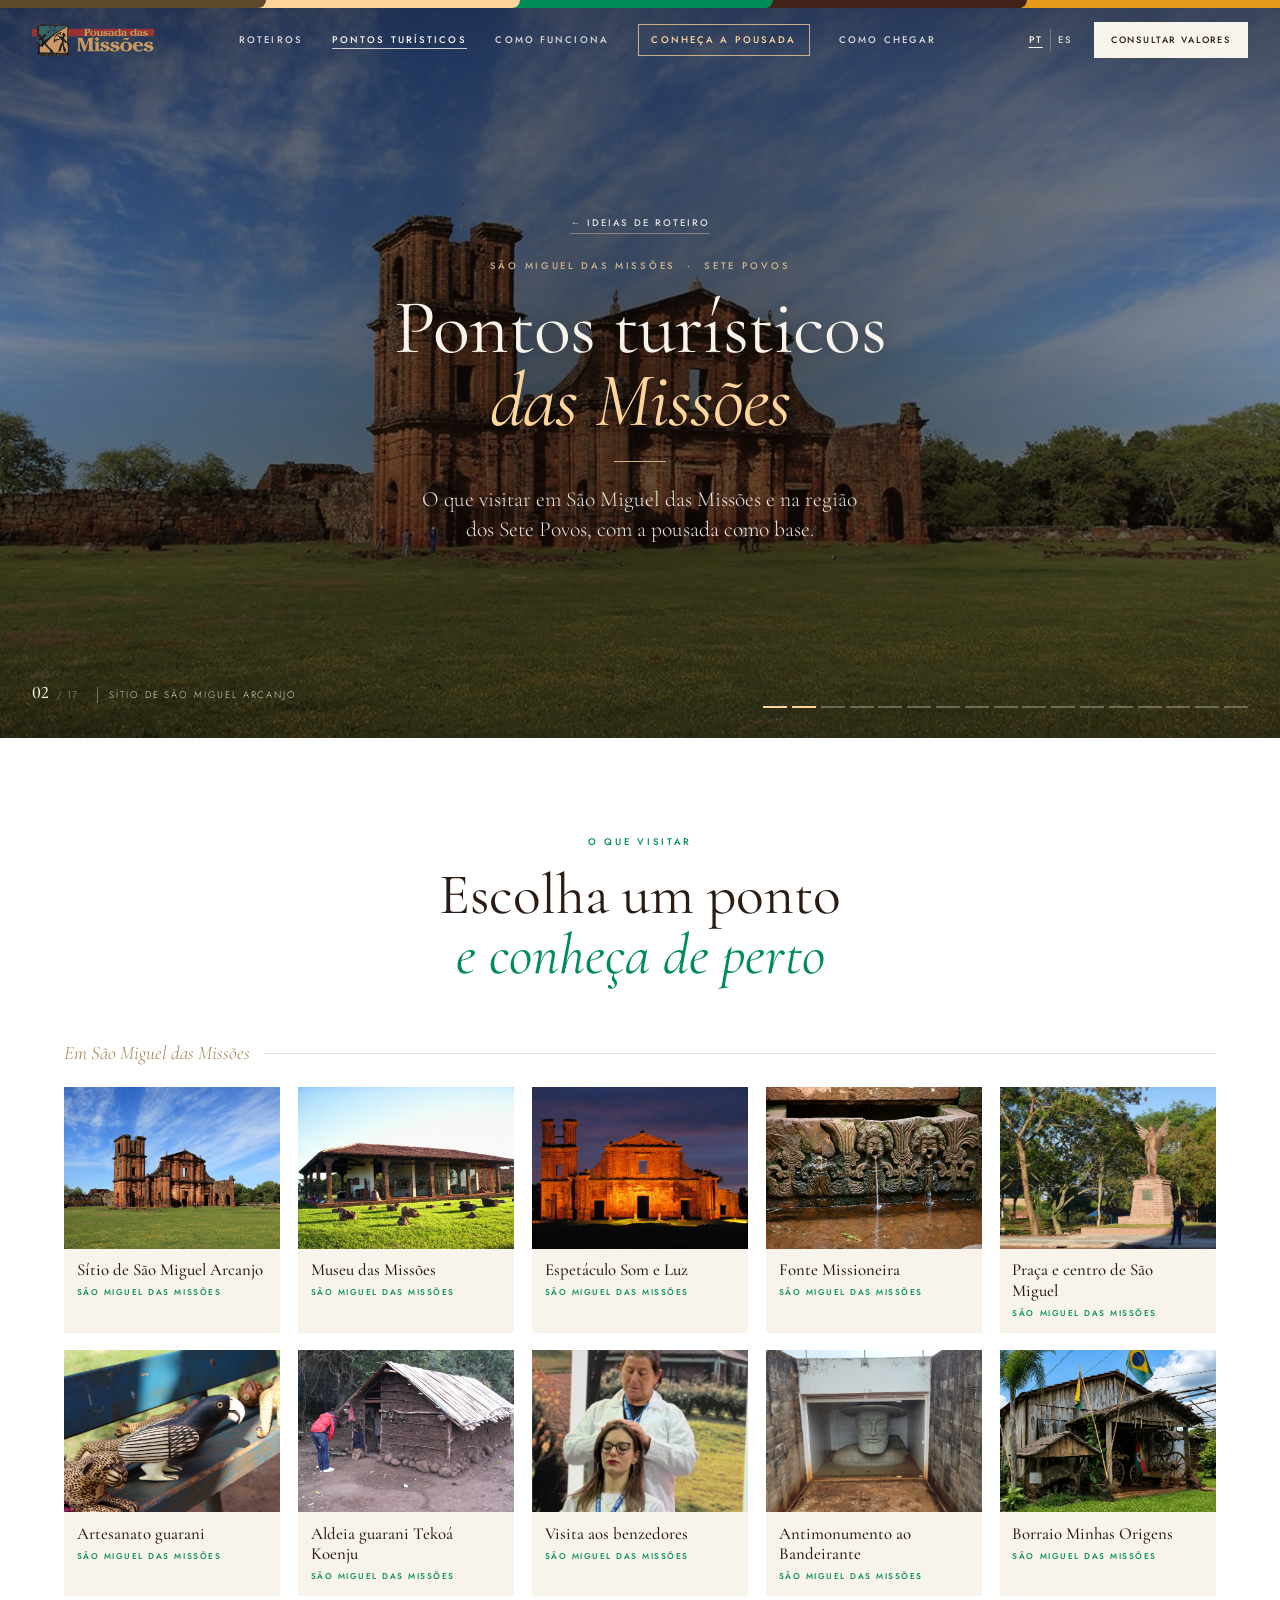
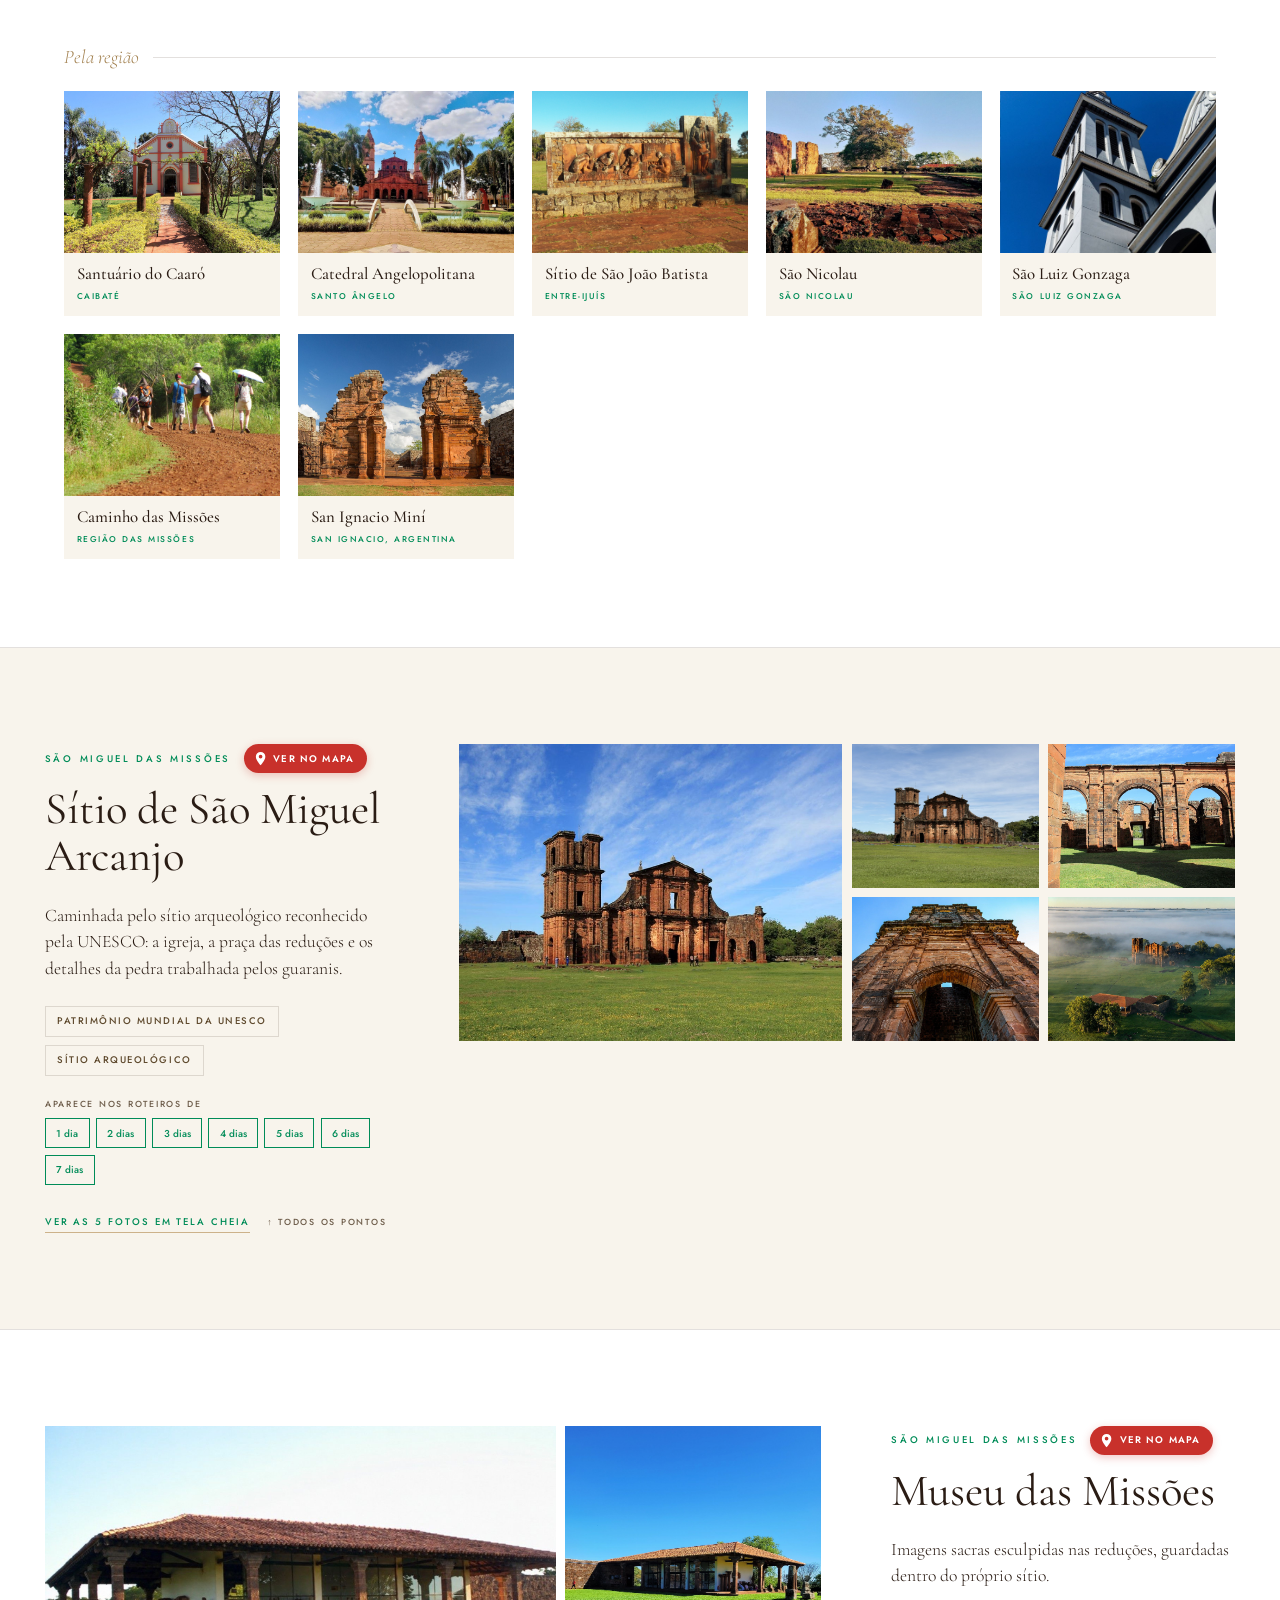
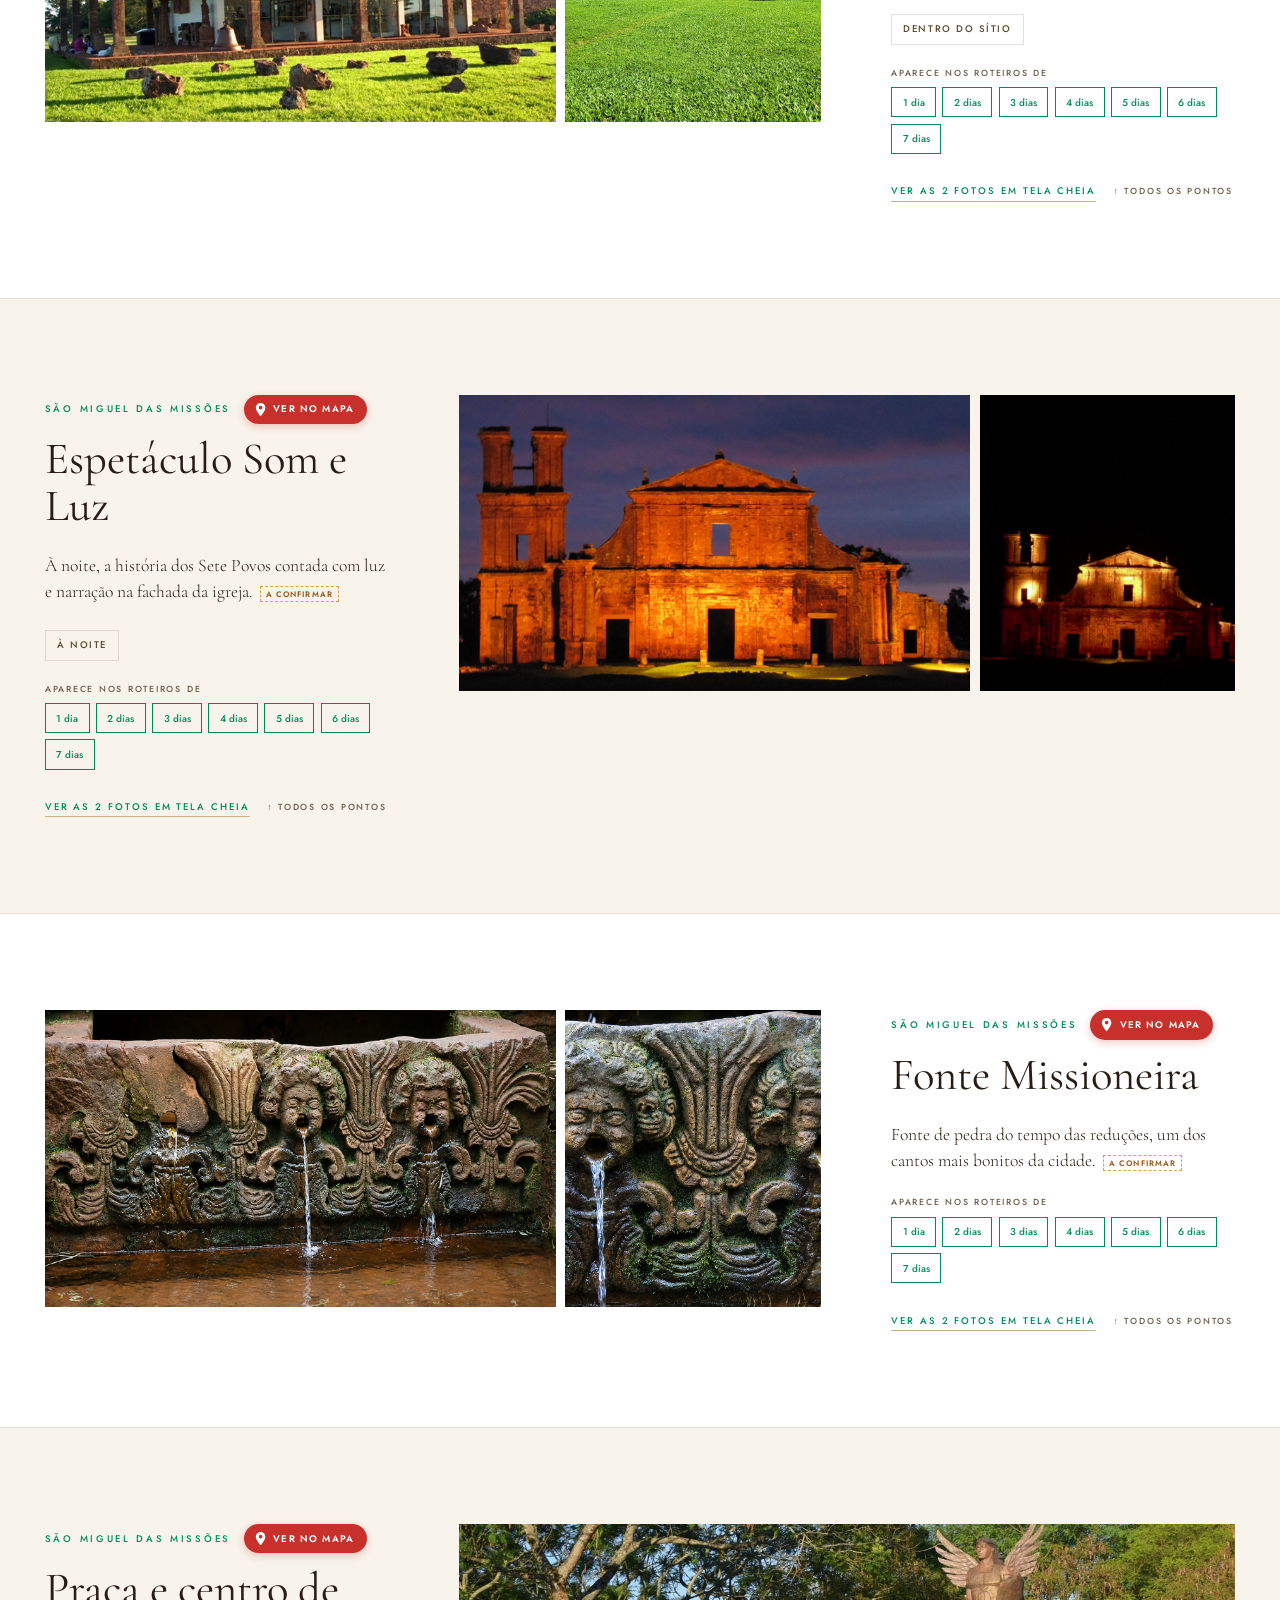
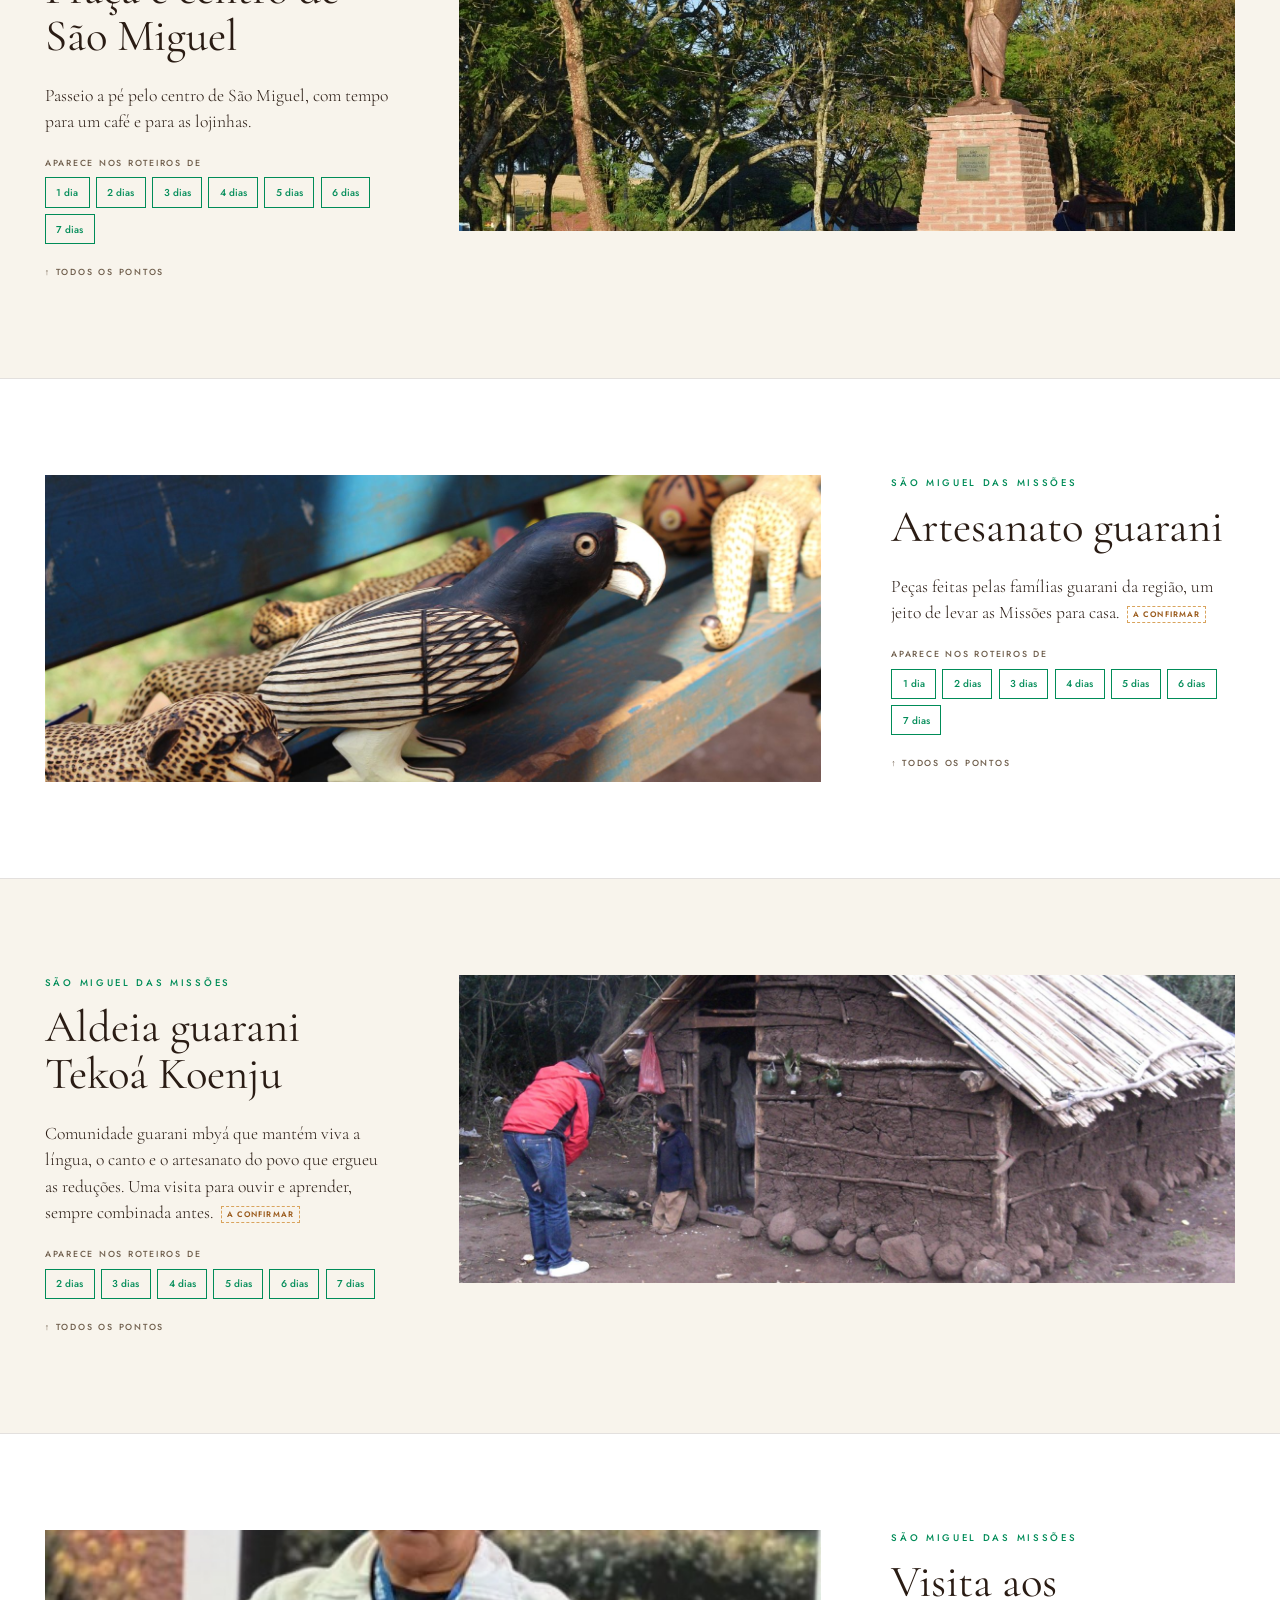
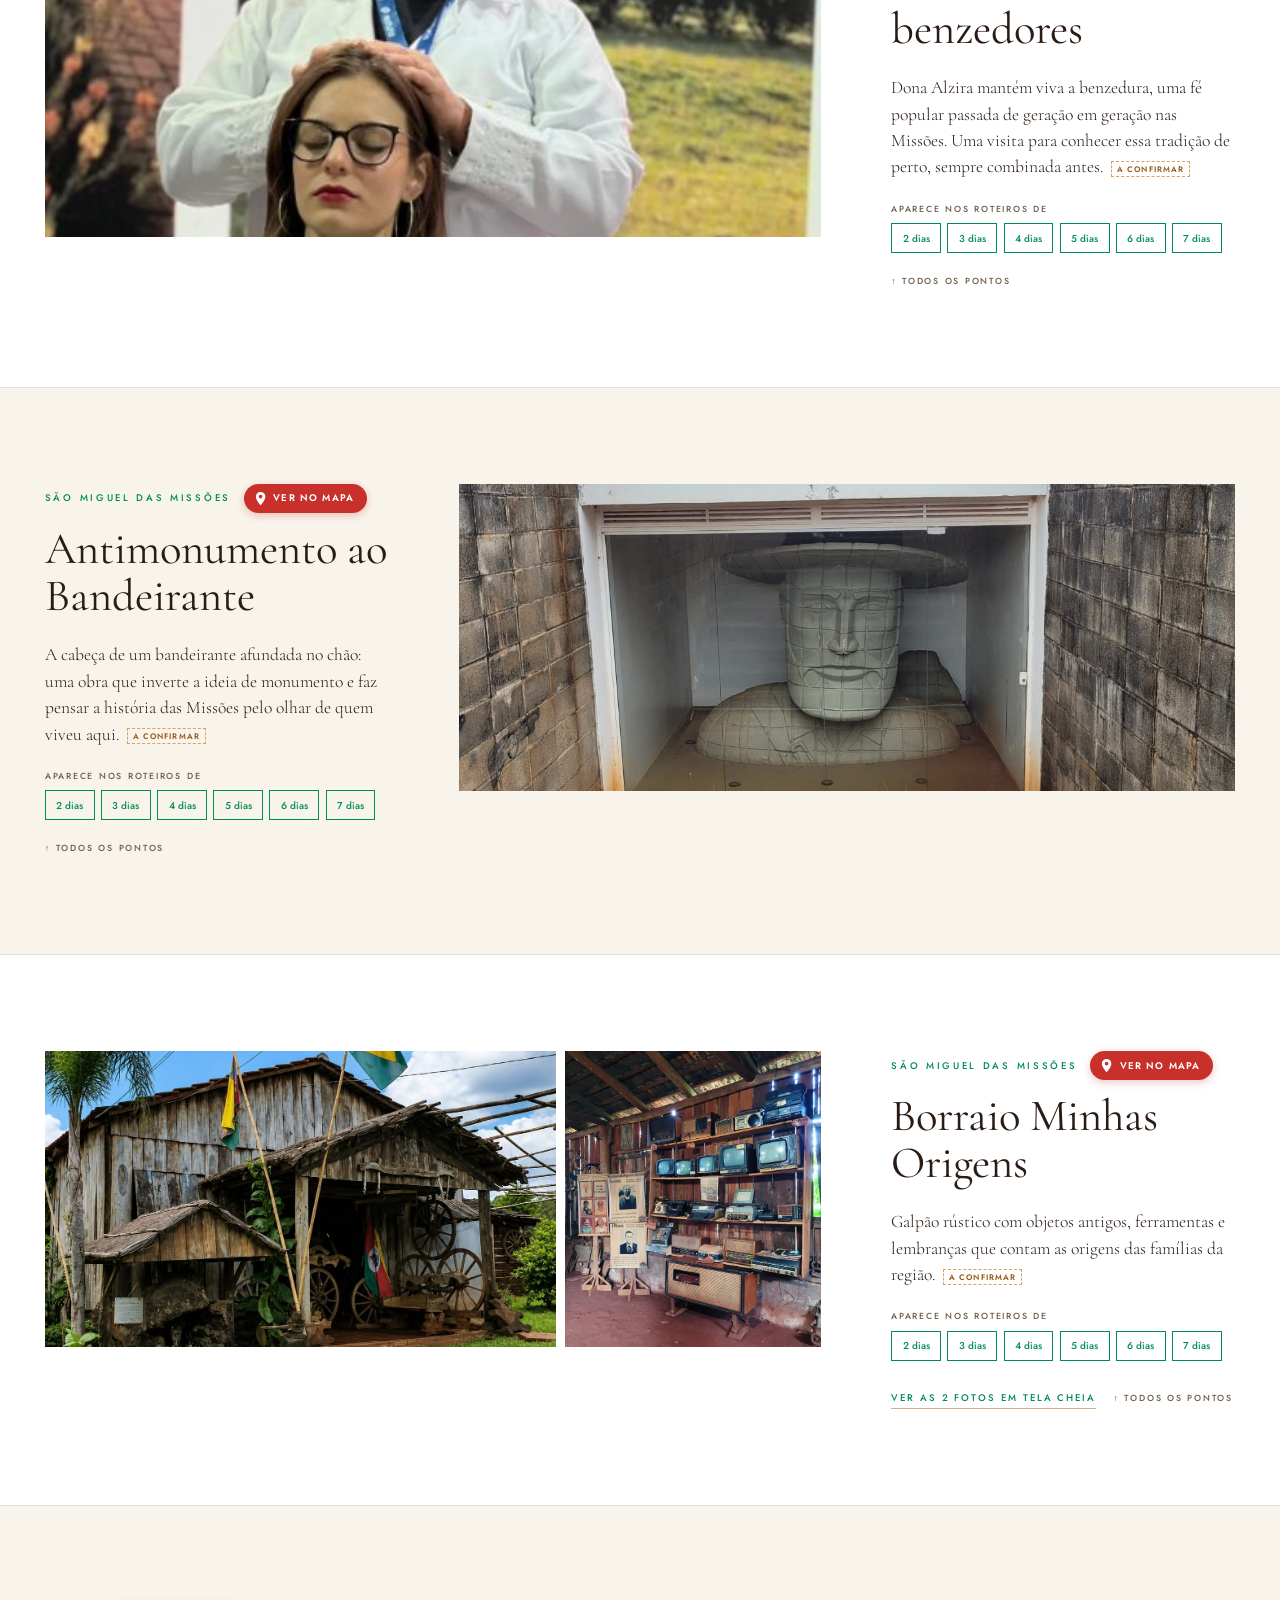
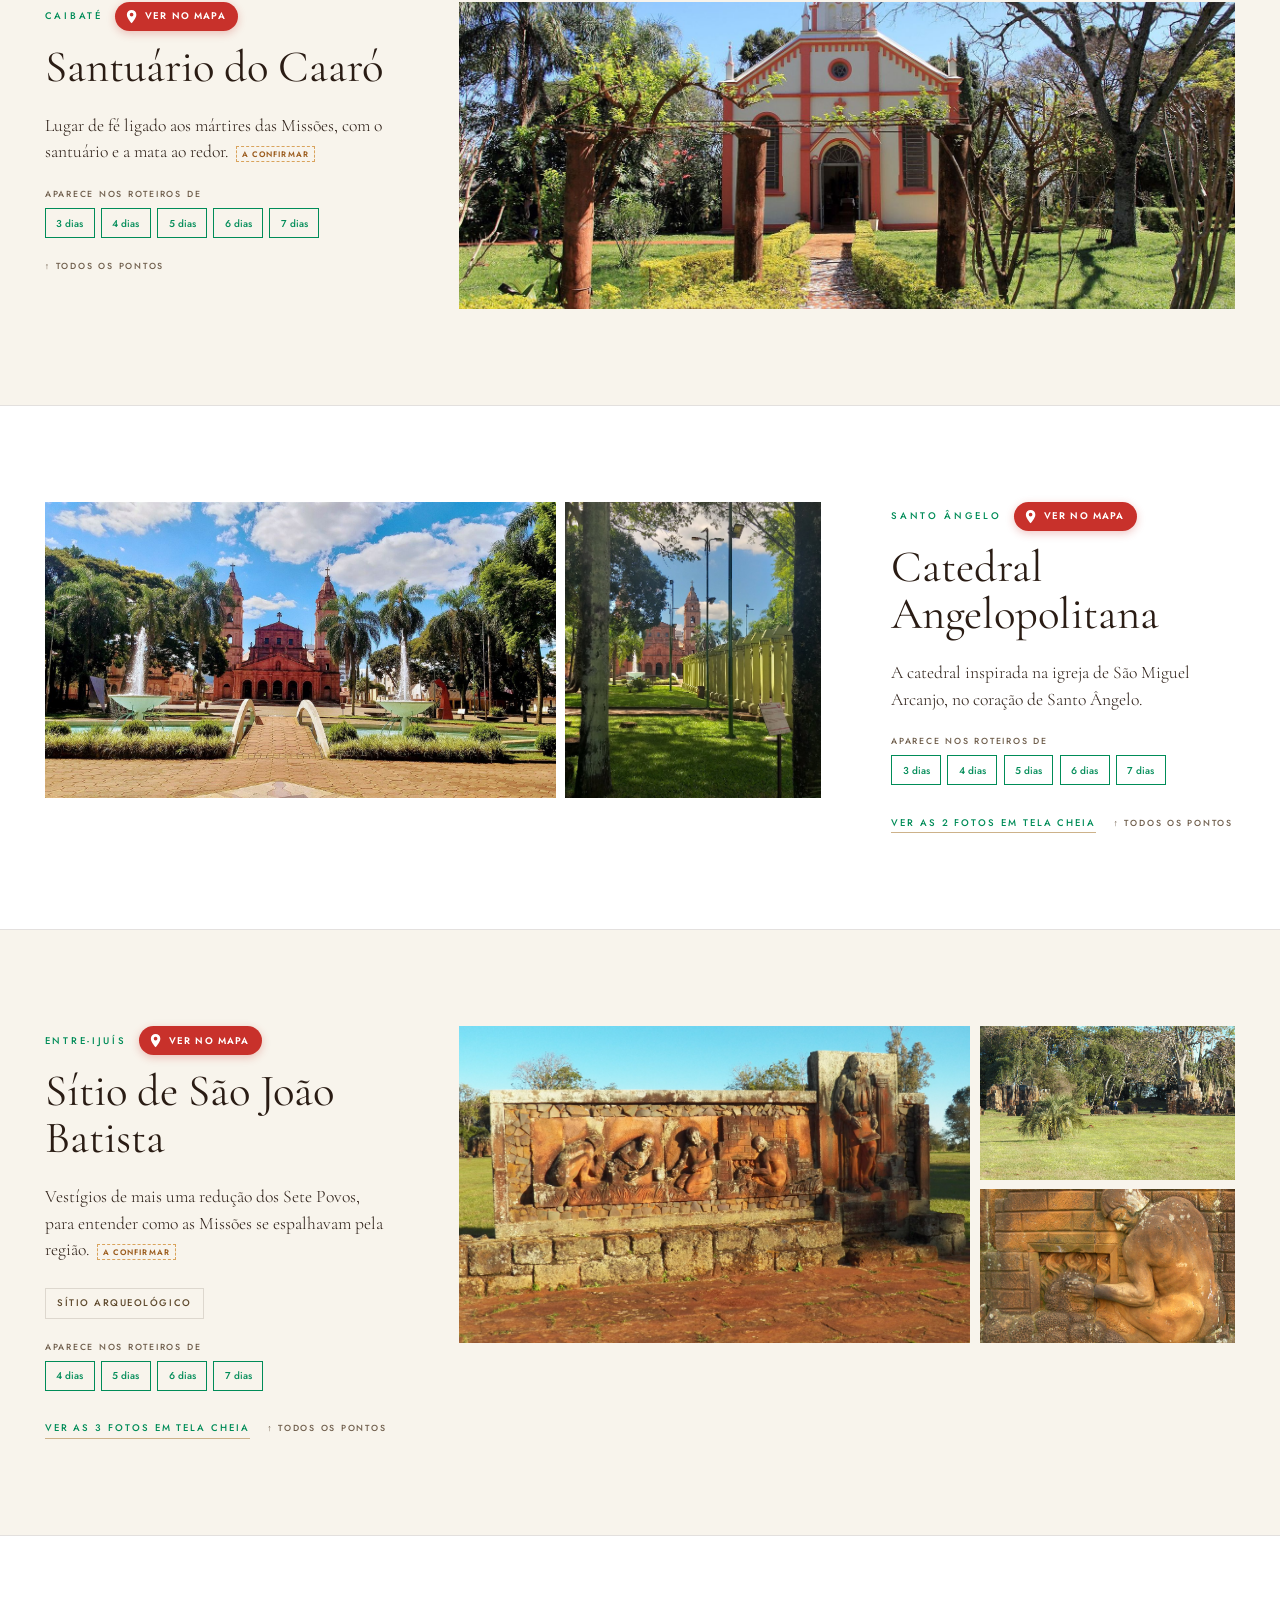
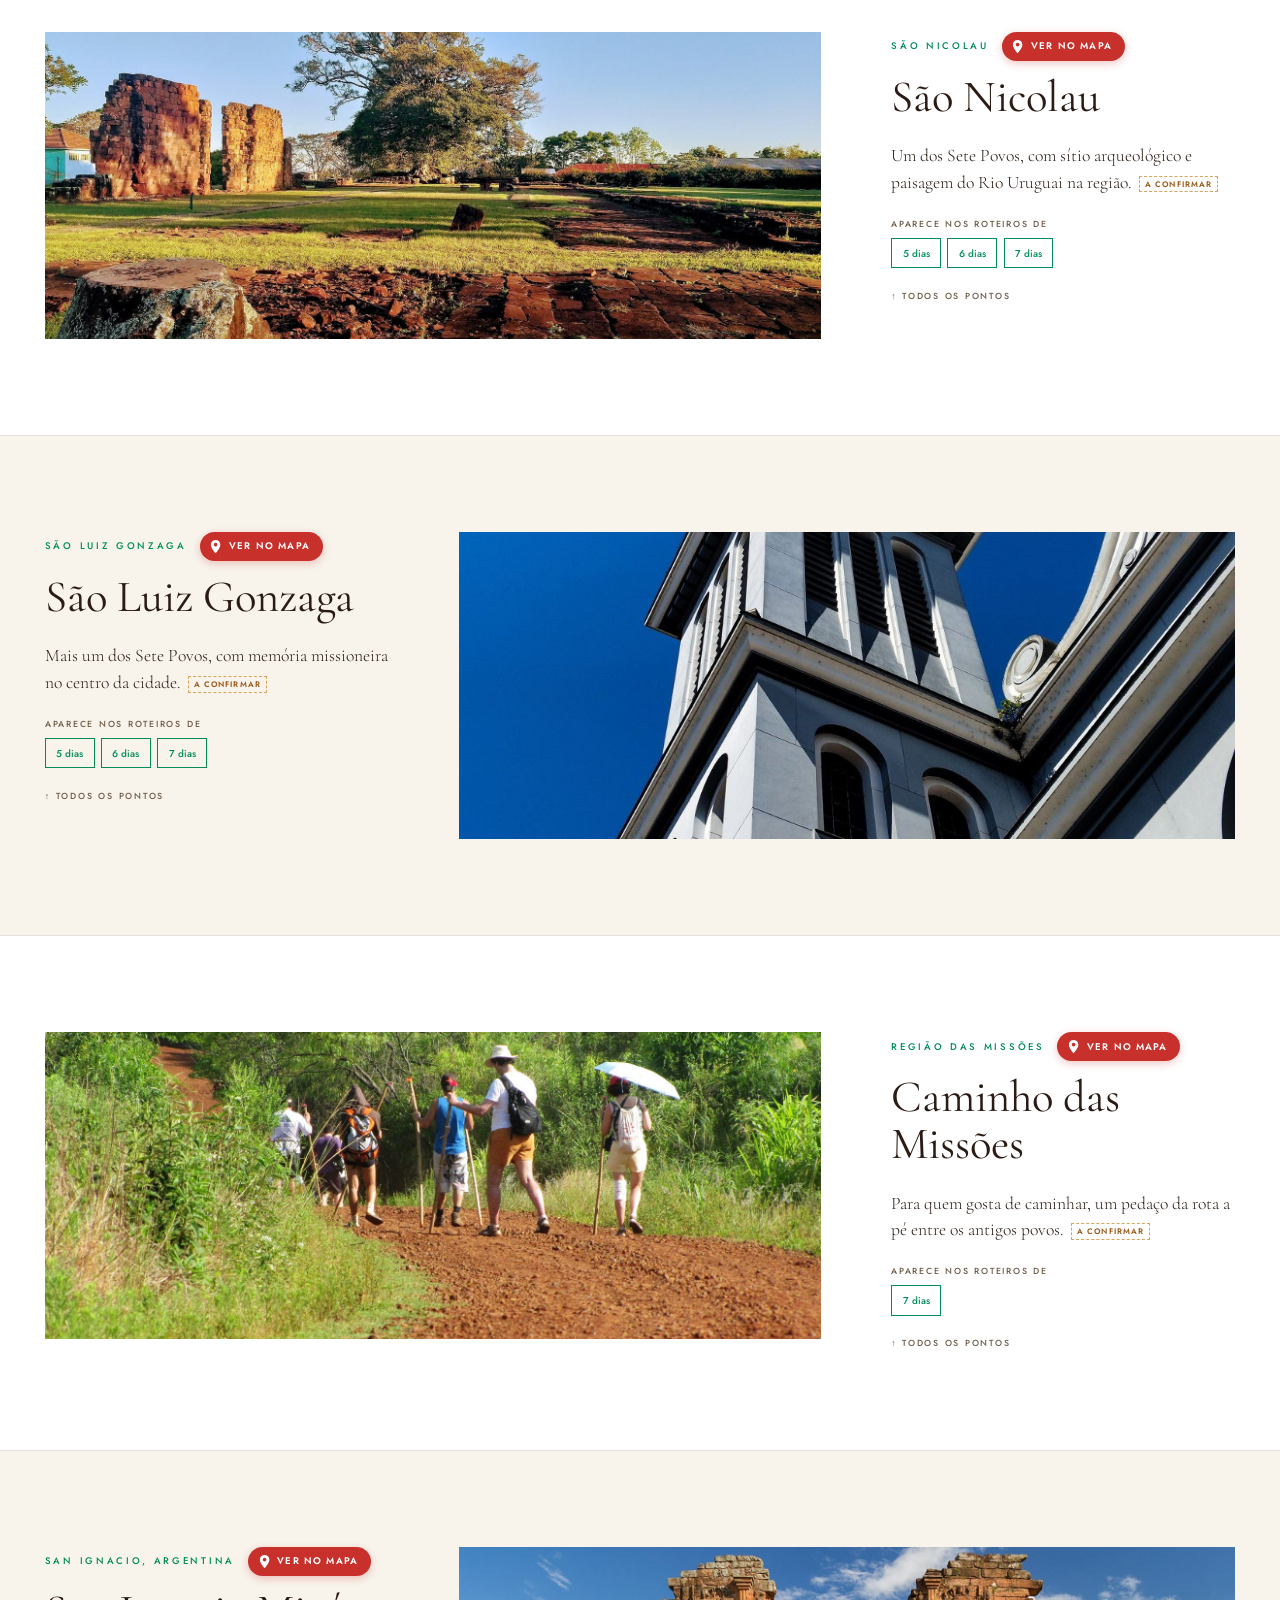
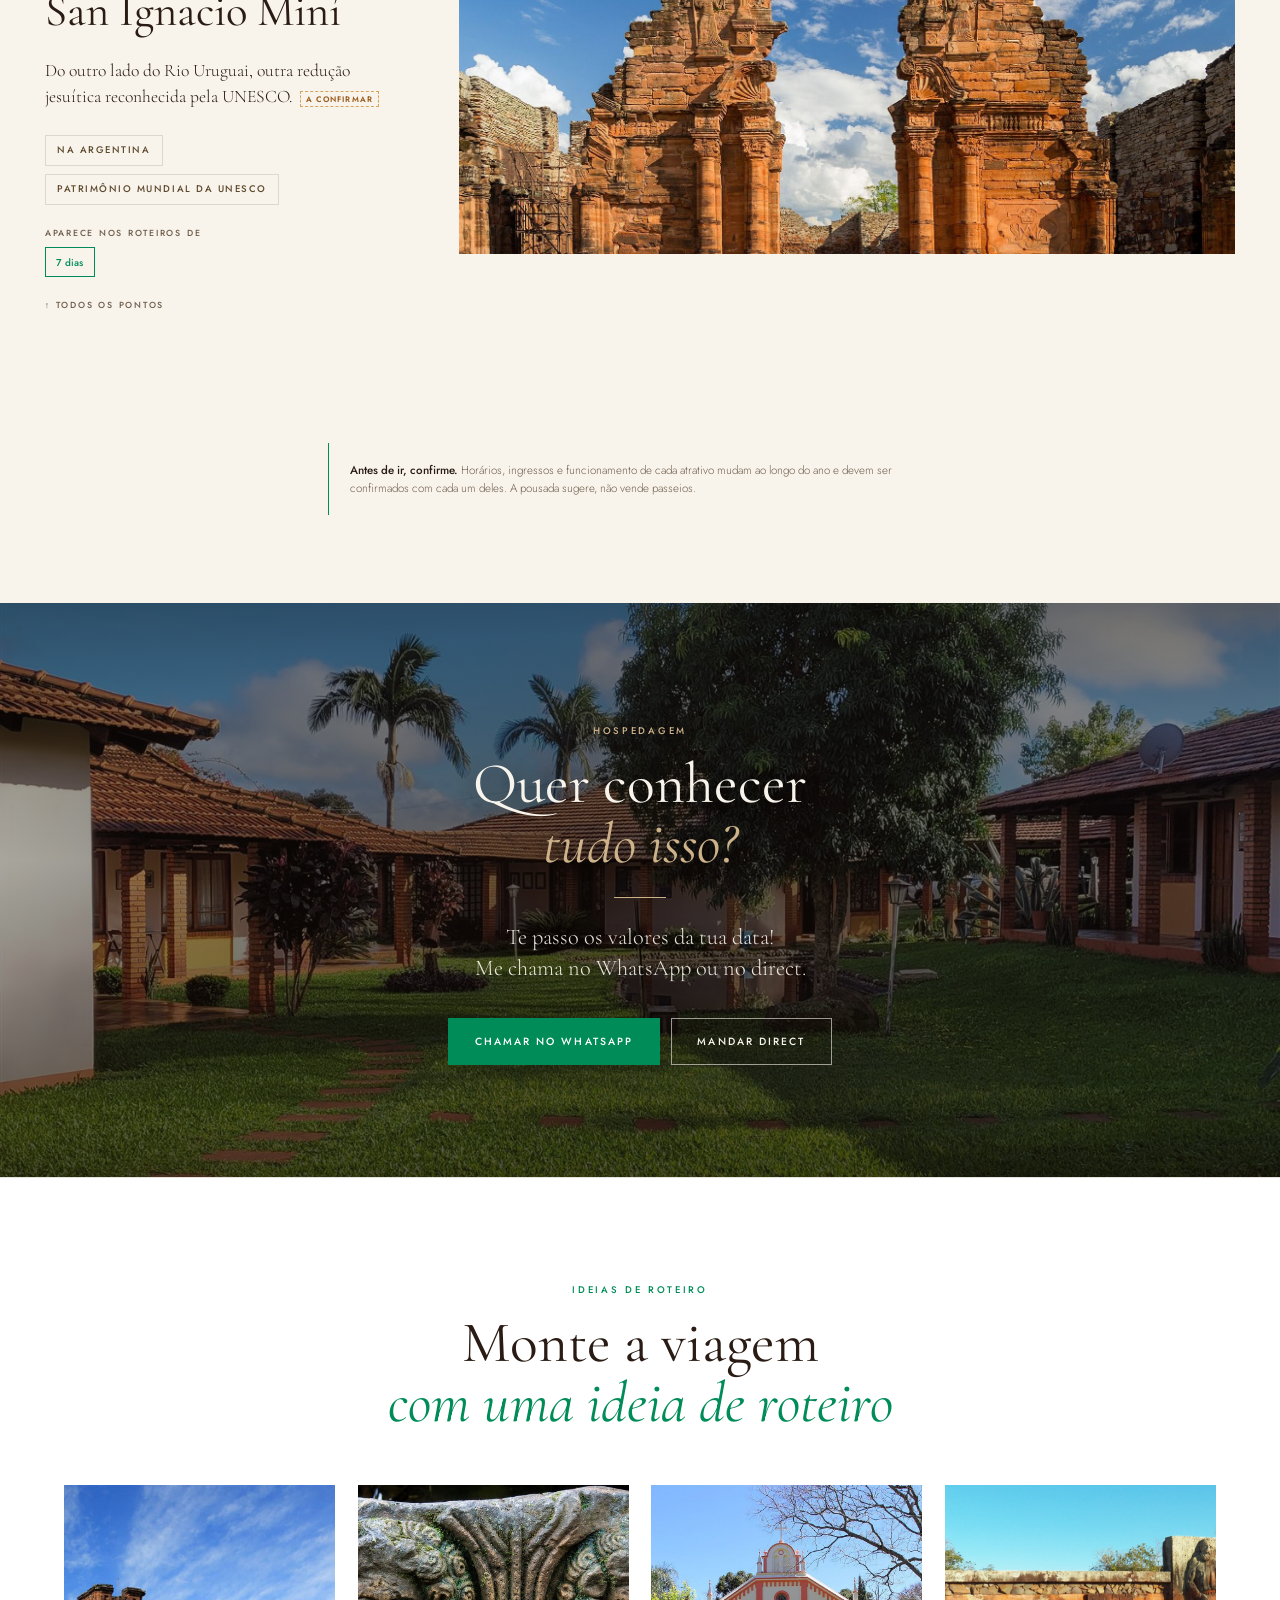
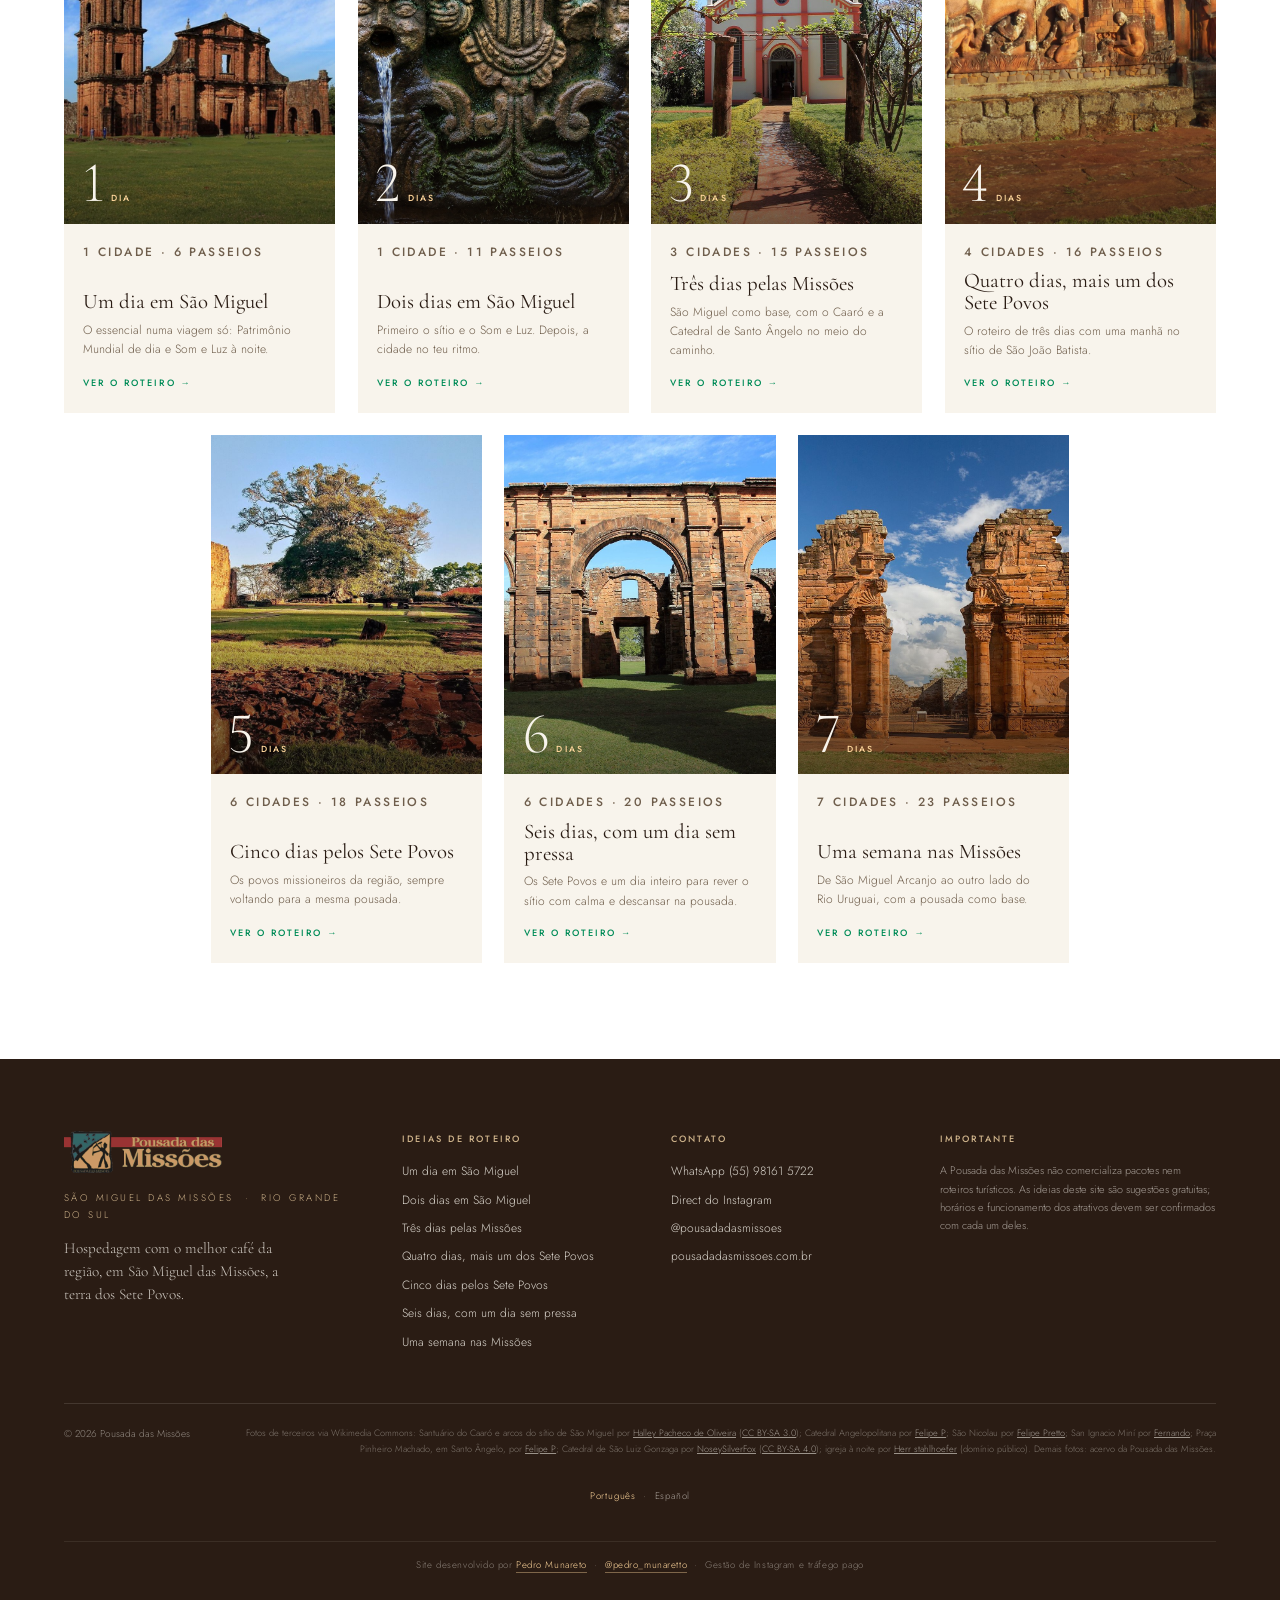
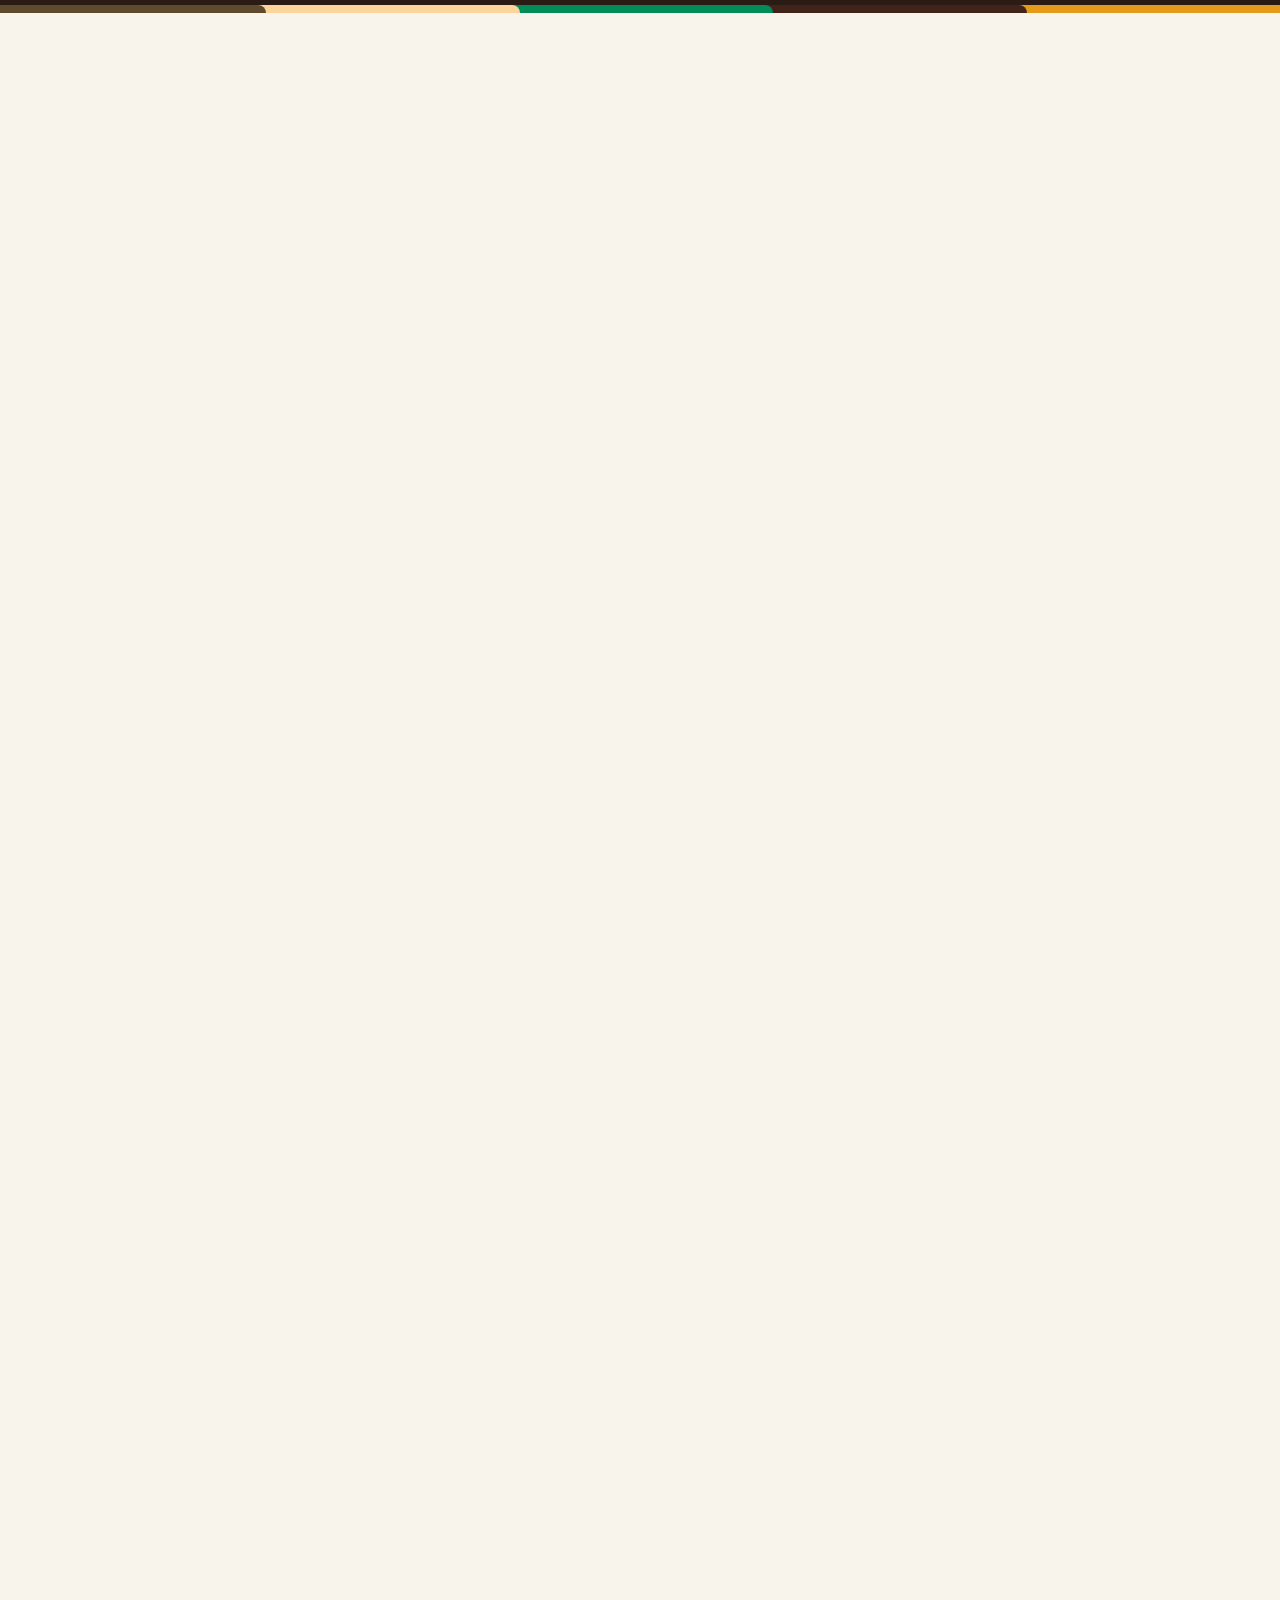
==== commit ddbf61de: "Pousada: tira a foto antiga do cafe da capa Co-Authored-By: Claude Opus 5.5 <noreply@anthropic.com>" ====
--- a/pontos.html
+++ b/pontos.html
@@ -25,7 +25,7 @@
 <script>/* idioma antes de desenhar a pagina: espanhol se o navegador pedir ou se a pessoa escolher ES */
 (function(){var l='pt',e=0;try{var q=/[?&]lang=(pt|es)\b/.exec(location.search);if(q){l=q[1];e=1}else{try{localStorage.removeItem('lang')}catch(y){}var s=sessionStorage.getItem('lang');if(s==='pt'||s==='es'){l=s;e=1}else{var n=navigator.languages||[navigator.language||''];for(var i=0;i<n.length;i++){var c=String(n[i]).toLowerCase();if(c.indexOf('pt')===0)break;if(c.indexOf('es')===0){l='es';break}}}}}catch(x){}
 window.IDIOMA=l;window.IDIOMA_ESCOLHIDO=e;if(l==='es'){var h=document.documentElement;h.lang='es';h.className+=' es';setTimeout(function(){h.className+=' pronto'},1500)}})();</script>
-<link rel="stylesheet" href="estilo.css?v=20261112p">
+<link rel="stylesheet" href="estilo.css?v=20261112q">
 </head>
 <body class="pag-pousada pag-pontos">
 
@@ -140,9 +140,9 @@
 </footer>
 <div class="faixa faixa-base" aria-hidden="true"><i></i><i></i><i></i><i></i><i></i></div>
 
-<script src="roteiros.js?v=20261112p"></script>
-<script src="pontos.js?v=20261112p"></script>
-<script src="es.js?v=20261112p"></script>
-<script src="app.js?v=20261112p"></script>
+<script src="roteiros.js?v=20261112q"></script>
+<script src="pontos.js?v=20261112q"></script>
+<script src="es.js?v=20261112q"></script>
+<script src="app.js?v=20261112q"></script>
 </body>
 </html>
